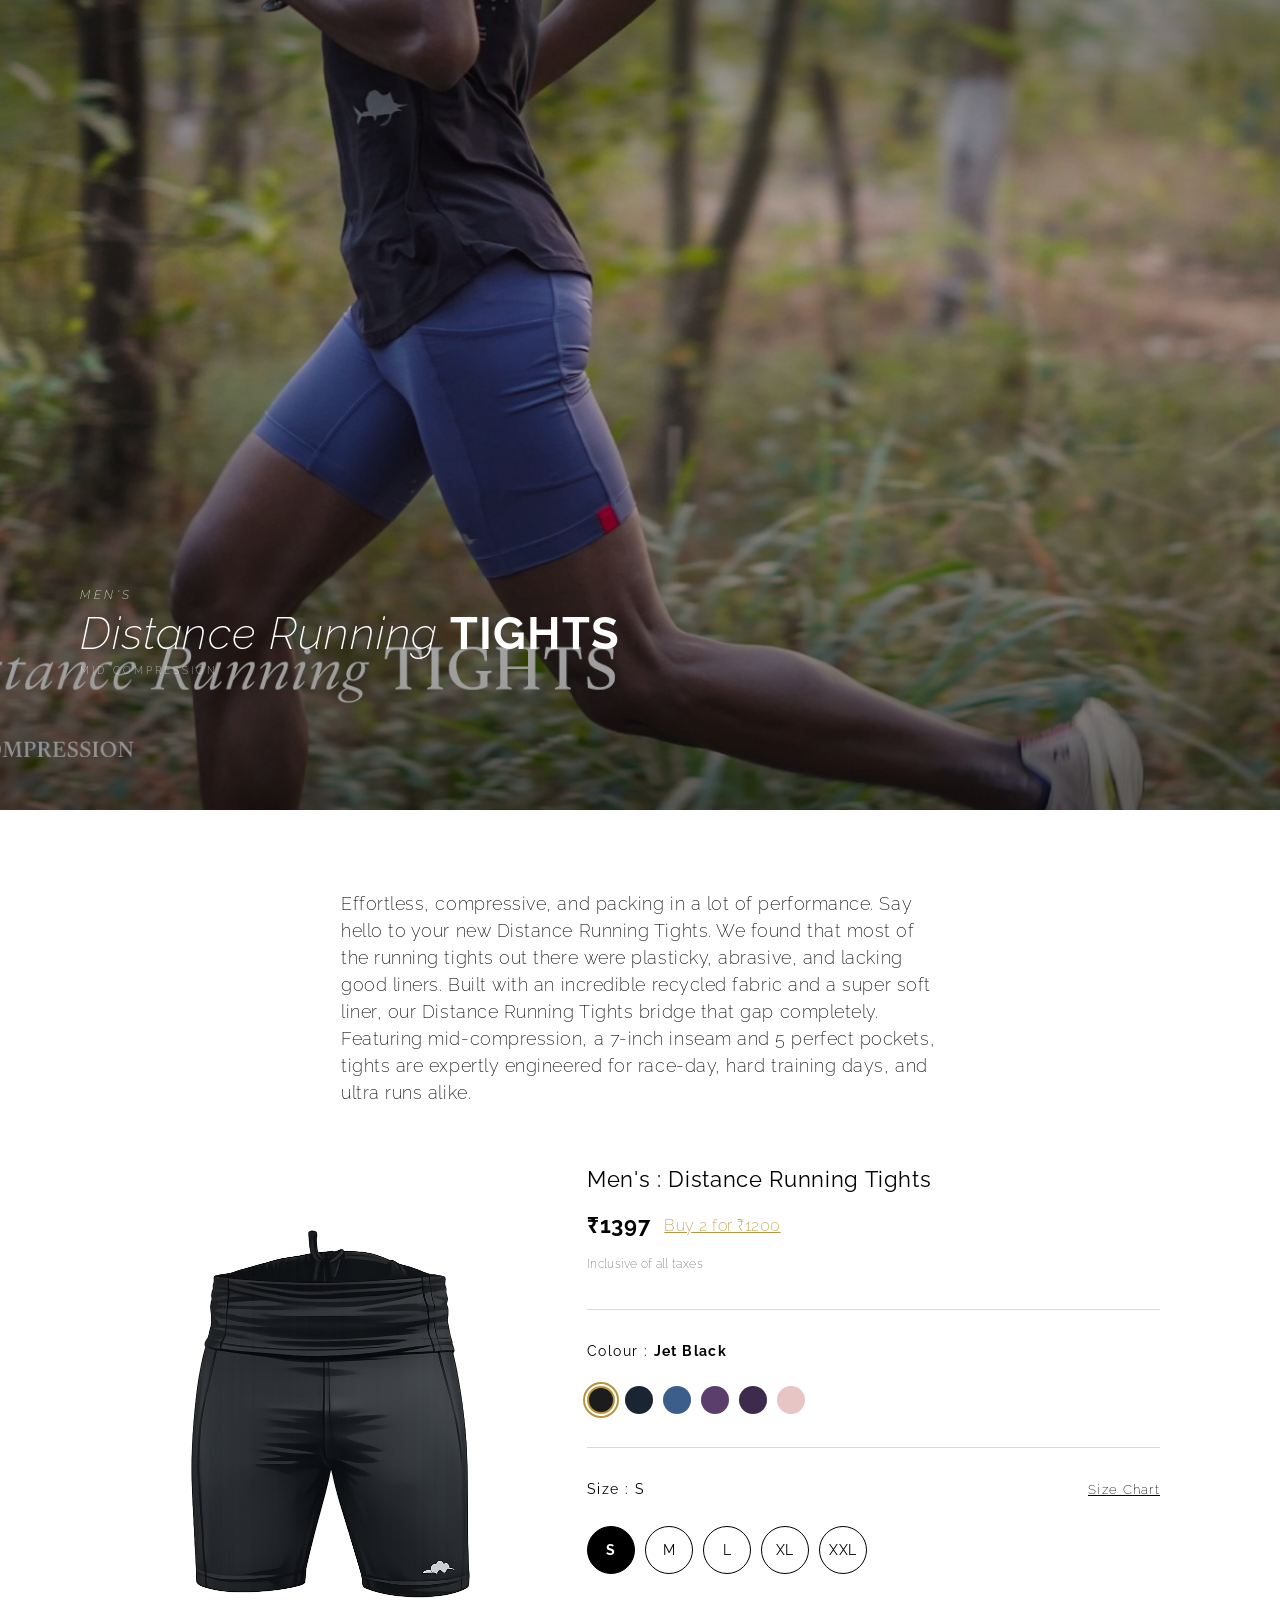
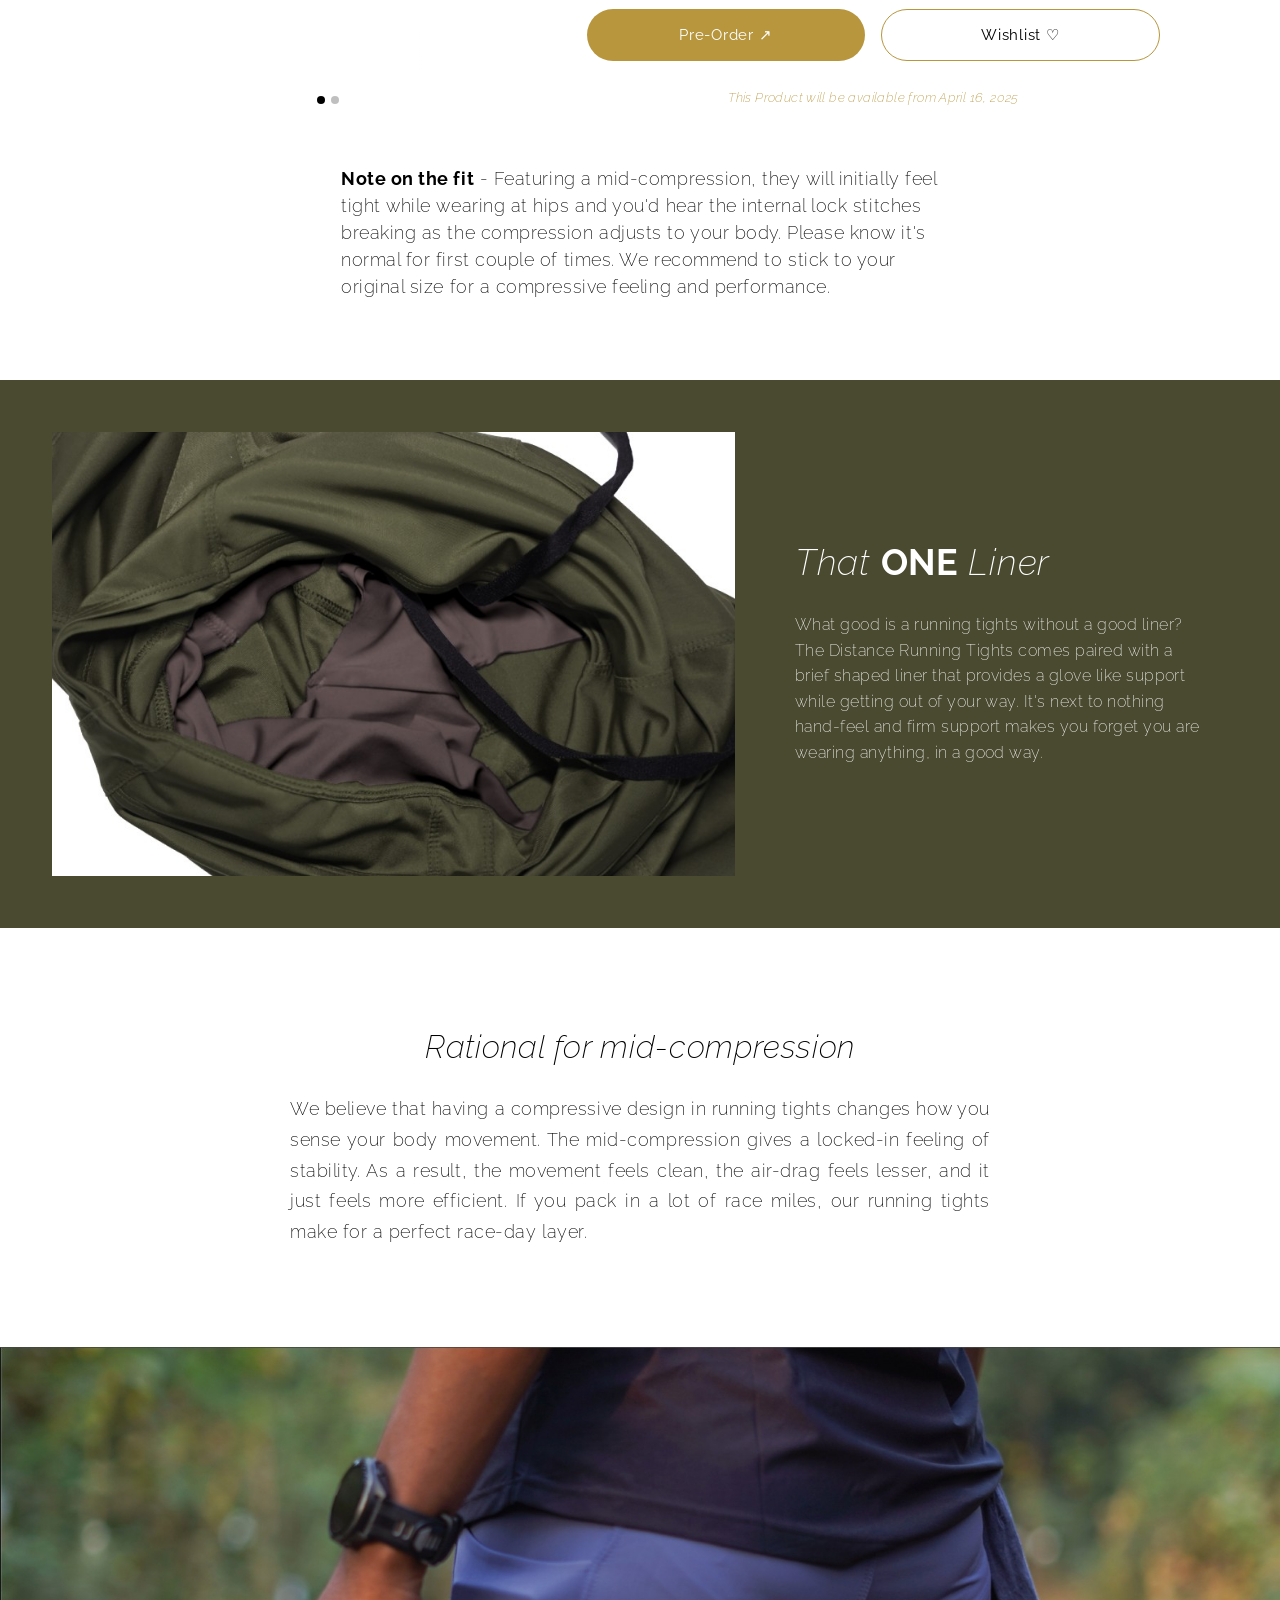
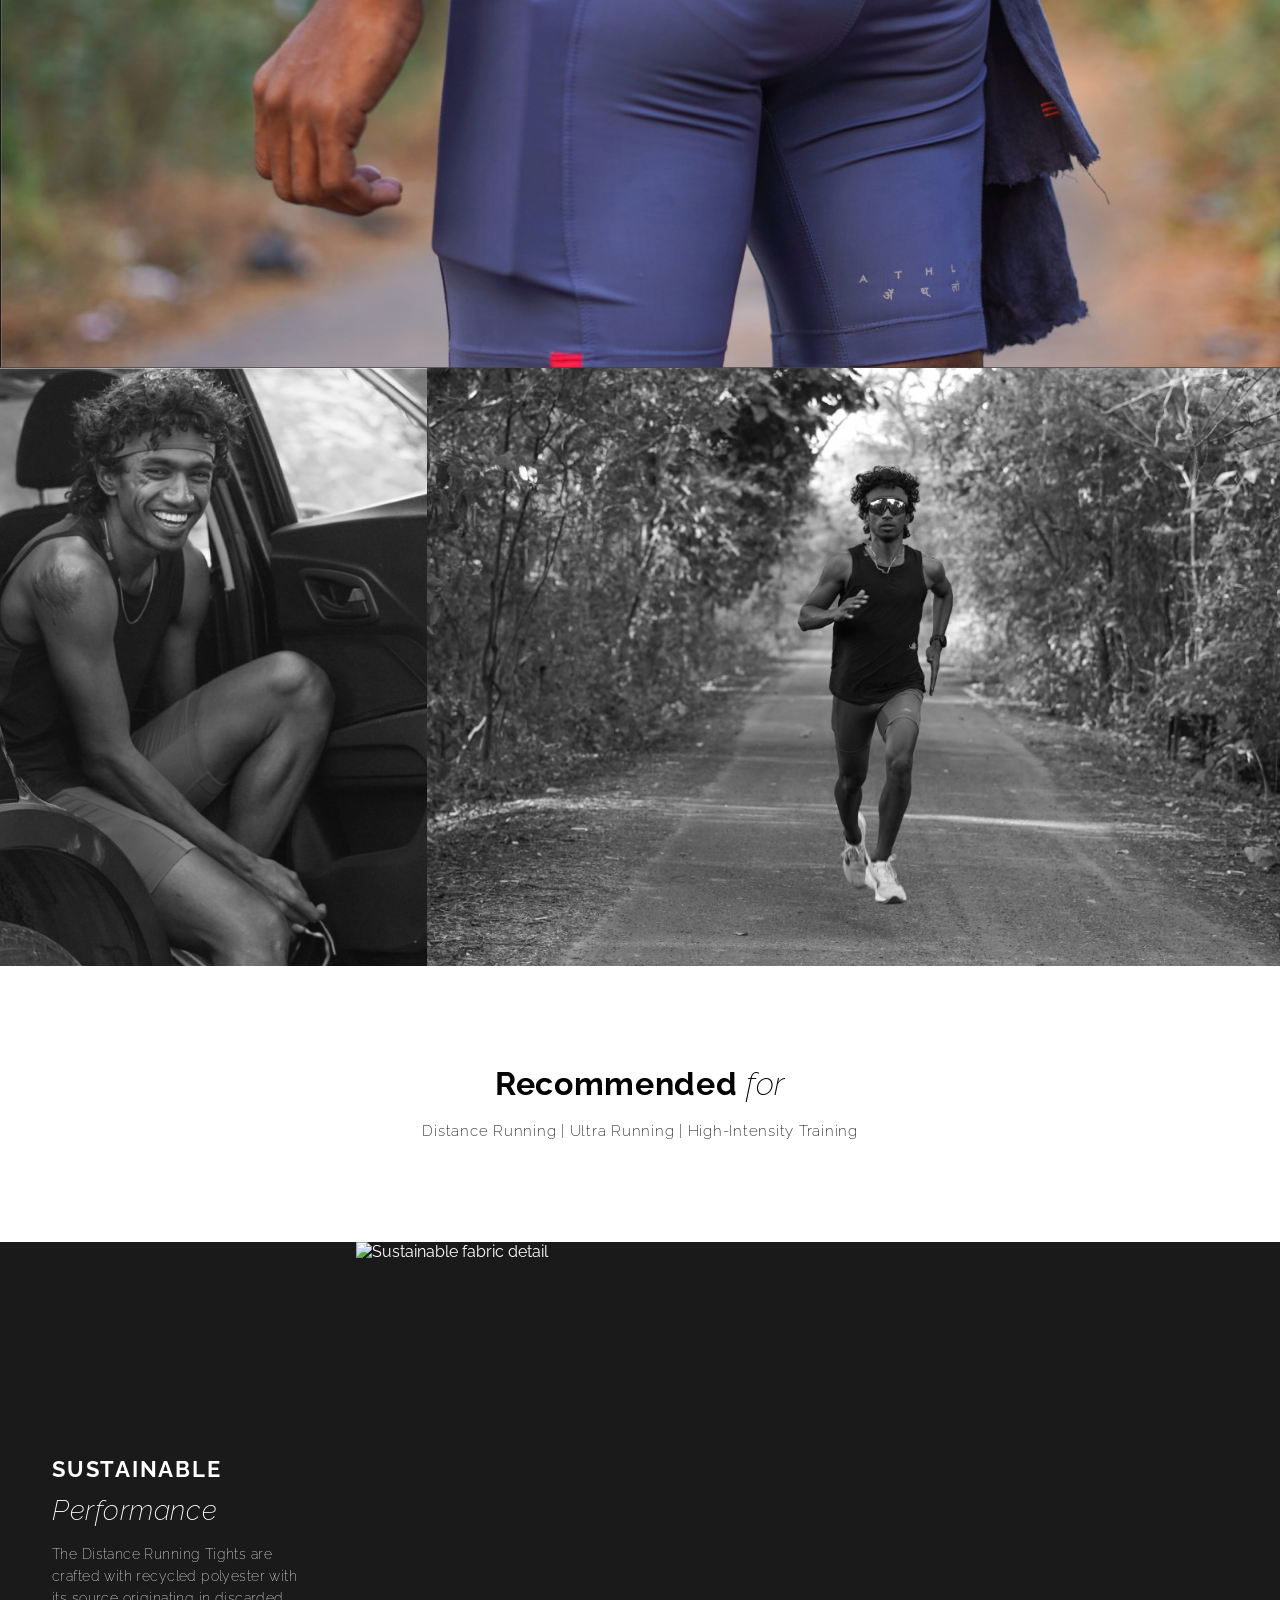
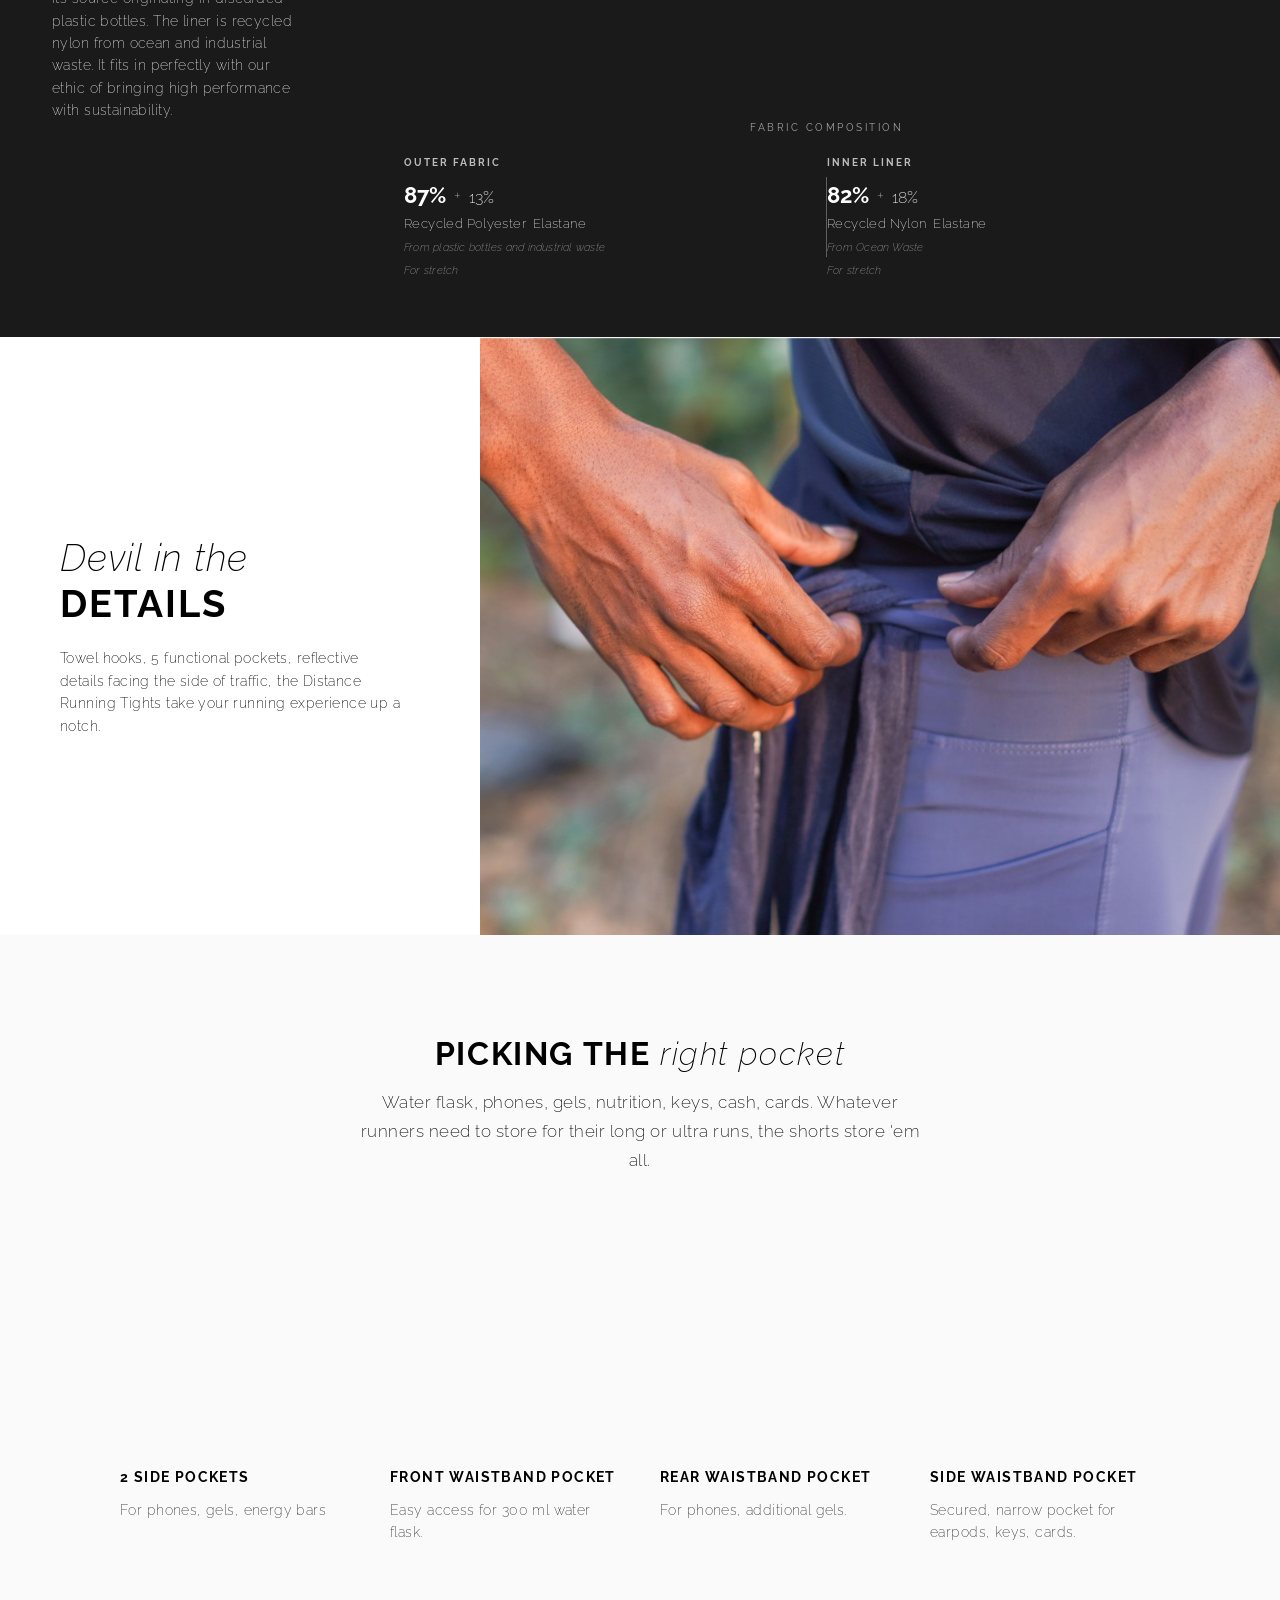
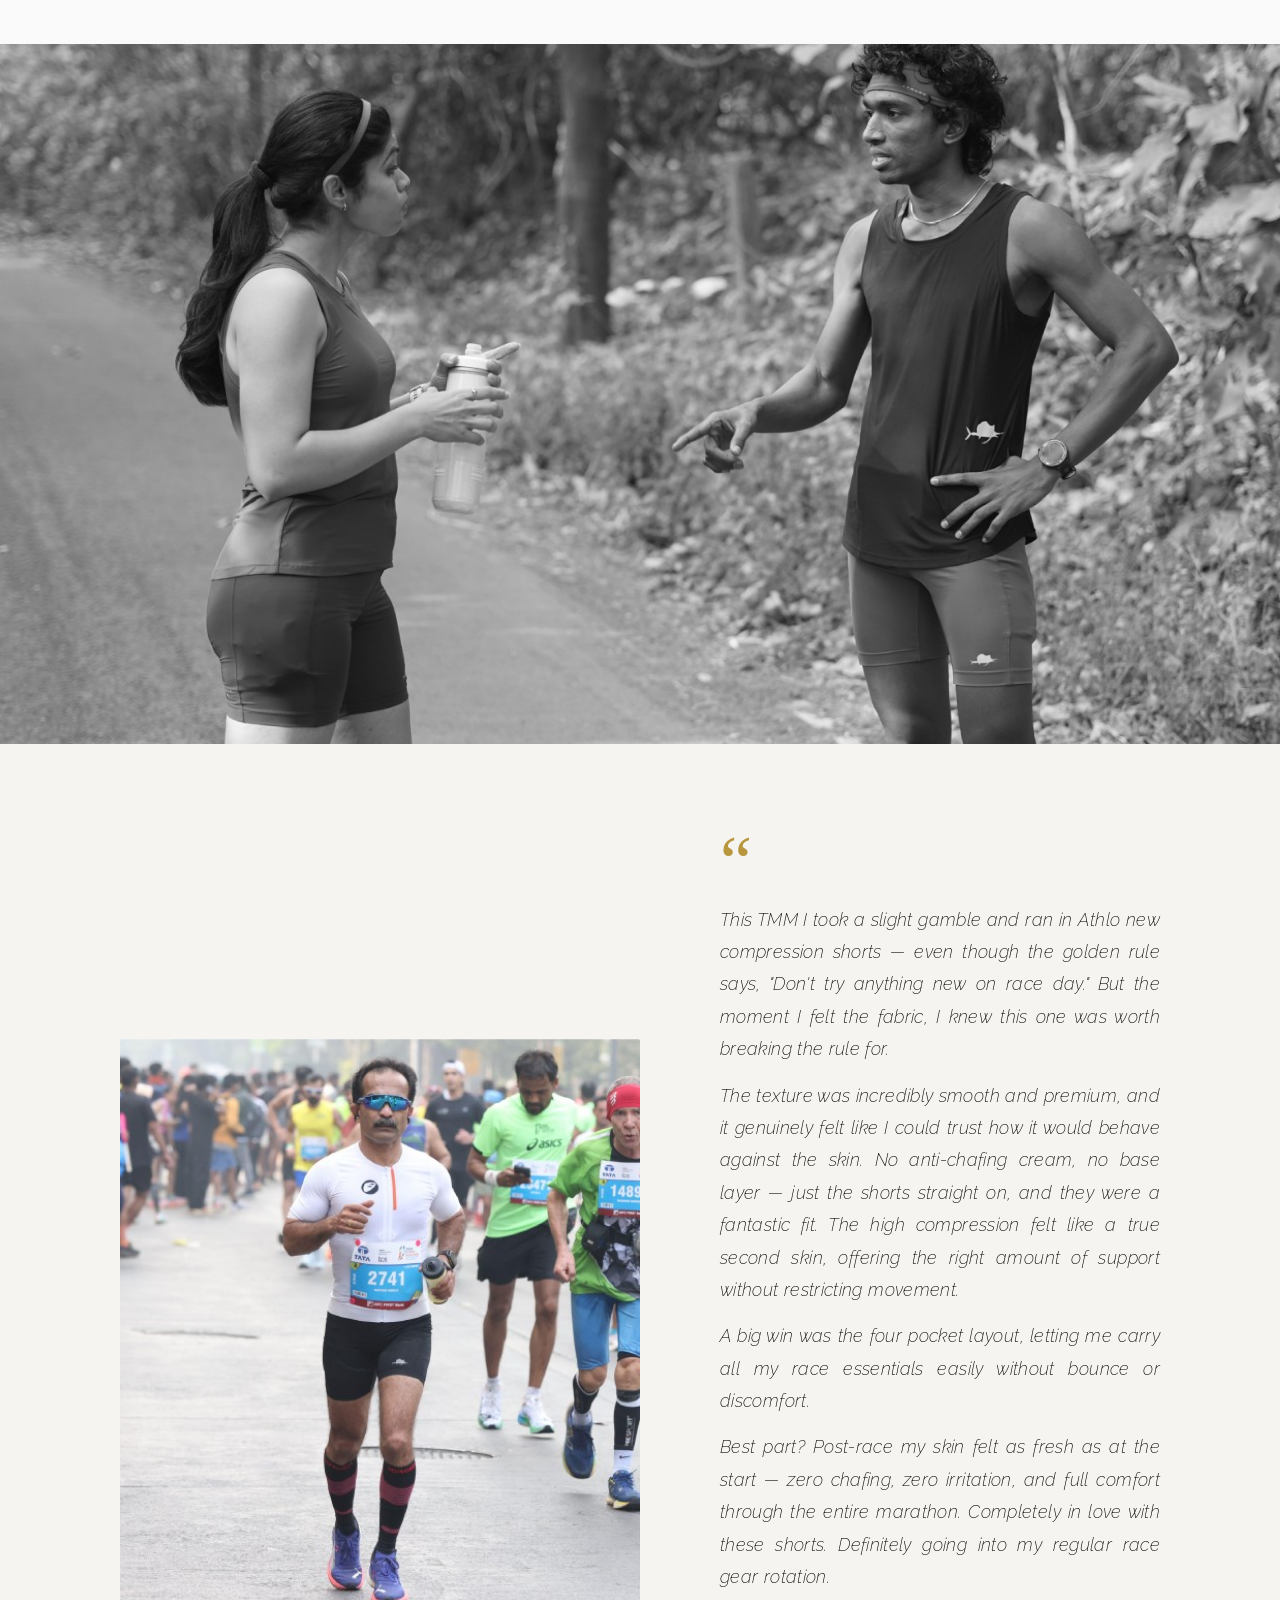
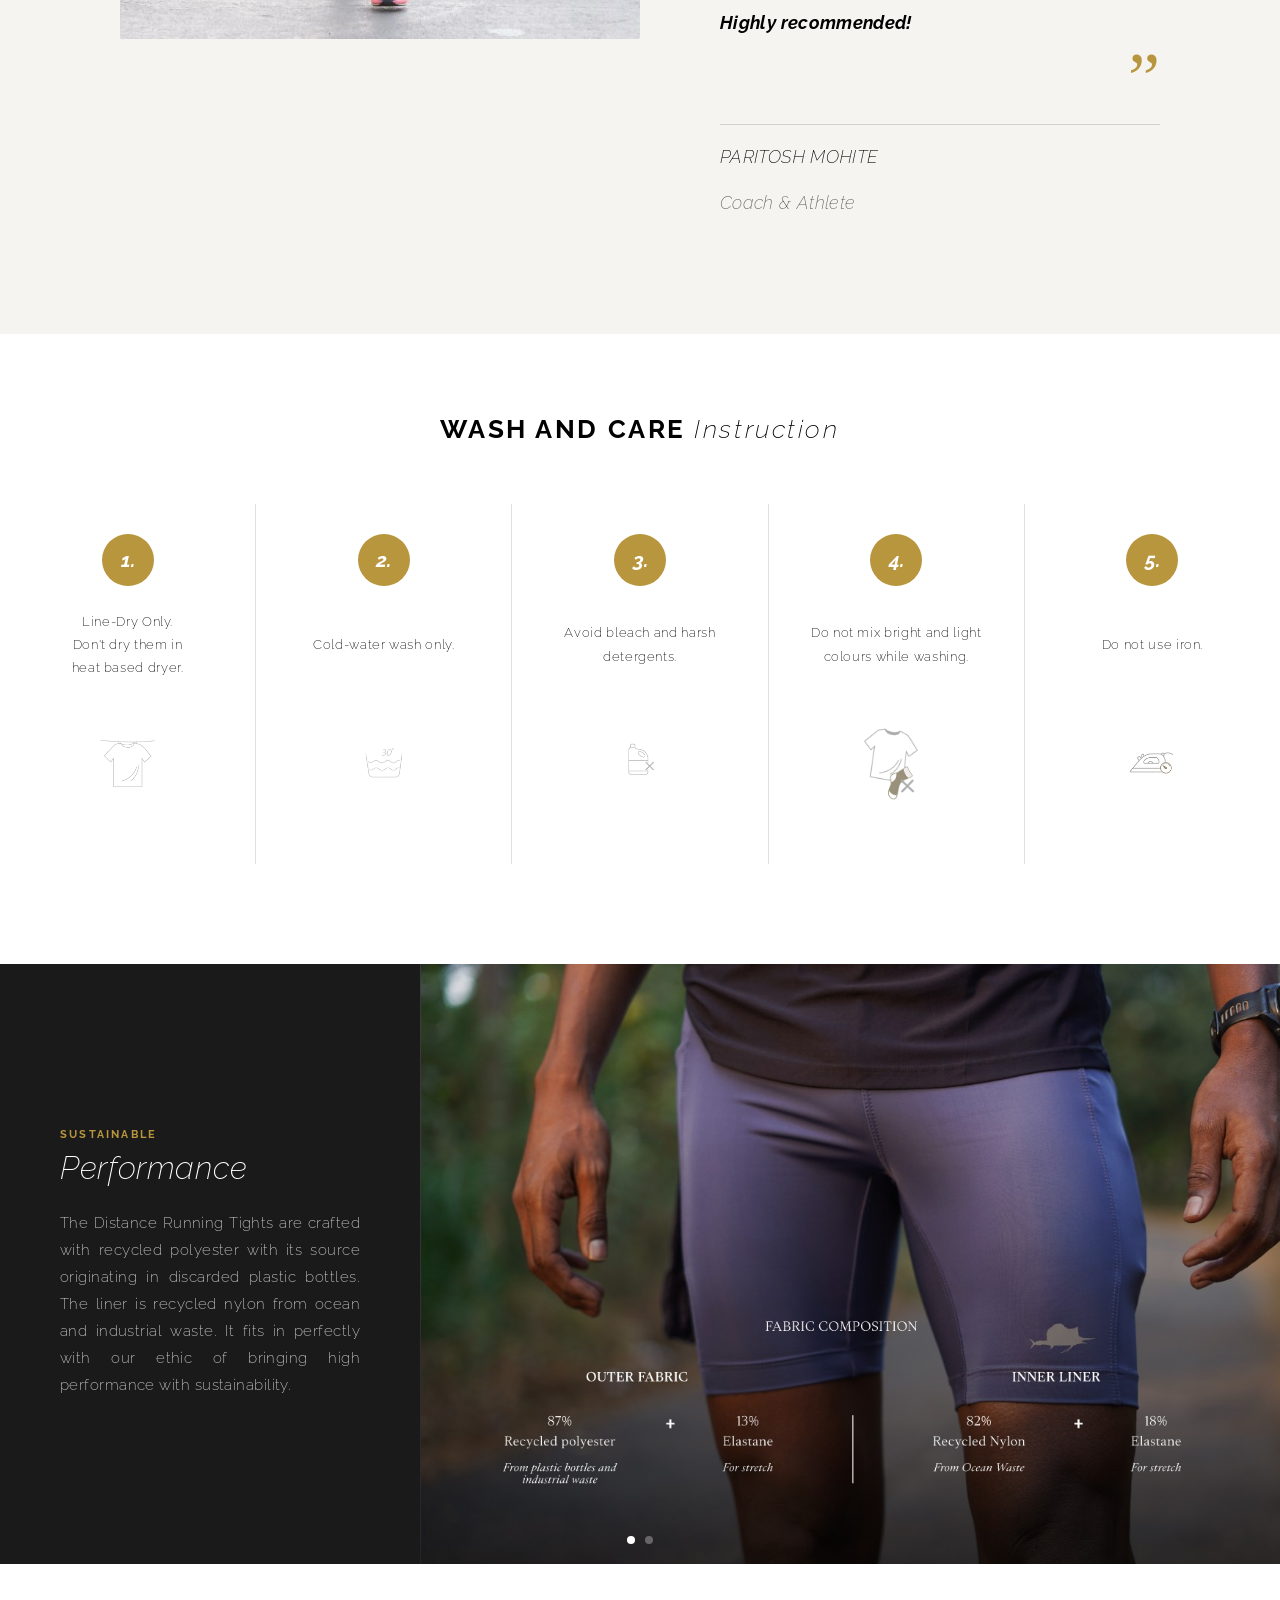
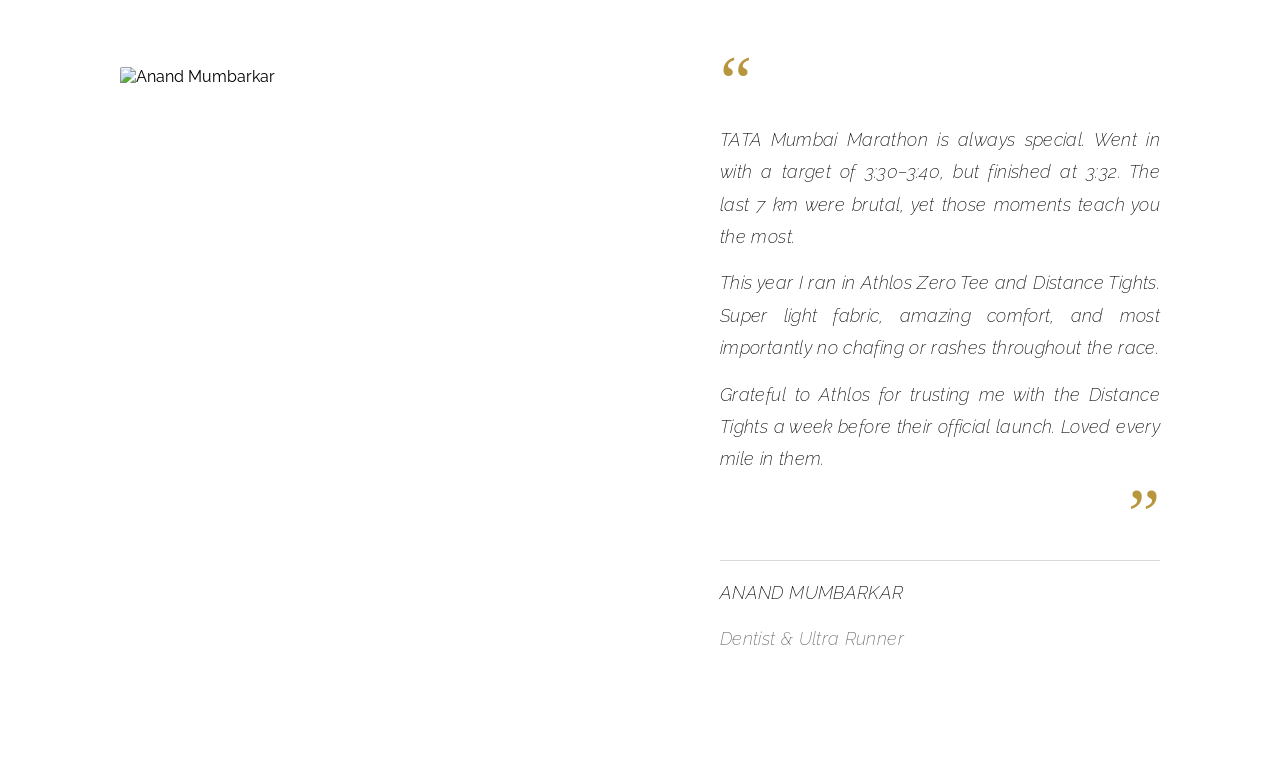
==== index.html @ 7b77de34 "Match hero8 sustainable + hero9 devil sections to Figma hero8: - Text panel: 356x258px left, gap 16p" ====
<!DOCTYPE html>
<html lang="en">

<head>
    <meta charset="UTF-8">
    <meta name="viewport" content="width=device-width, initial-scale=1.0">
    <title>Distance Running Tights — Athlos</title>
    <!-- Raleway — official substitute for Tesseract (geometric sans-serif) -->
    <link rel="preconnect" href="https://fonts.googleapis.com">
    <link rel="preconnect" href="https://fonts.gstatic.com" crossorigin>
    <link href="https://fonts.googleapis.com/css2?family=Raleway:ital,wght@0,200;0,400;0,700;1,200;1,400;1,700&display=swap" rel="stylesheet">
    <link rel="stylesheet" href="style.css">
</head>

<body>

    <!-- SECTION 1: HERO — background image in CSS, all text in HTML -->
    <section class="hero">
        <div class="title">
            <p class="category">MEN'S</p>
            <h1>Distance Running <span>TIGHTS</span></h1>
            <p class="subtitle">MID COMPRESSION</p>
            <div class="arrow-wrap">
                <p class="arrow arrow1">&#8964;</p>
                <p class="arrow arrow2">&#8964;</p>
            </div>
        </div>
    </section>

    <!-- SECTION 2: PRODUCT -->
    <section class="hero2">

        <div class="description">
            <p>
                Effortless, compressive, and packing in a lot of performance. Say hello
                to your new Distance Running Tights. We found that most of the running
                tights out there were plasticky, abrasive, and lacking good liners.
                Built with an incredible recycled fabric and a super soft liner, our
                Distance Running Tights bridge that gap completely. Featuring
                mid-compression, a 7-inch inseam and 5 perfect pockets, tights are
                expertly engineered for race-day, hard training days, and ultra runs alike.
            </p>
        </div>

        <div class="product-row">

            <div class="left-side">
                <img src="hero2.jpg" alt="Running Tights">
                <div class="dots">
                    <span class="dot active"></span>
                    <span class="dot"></span>
                </div>
            </div>

            <div class="right-side">

                <h2>Men's : Distance Running Tights</h2>

                <div class="price">
                    <span class="main-price">&#8377;1397</span>
                    <span class="offer">Buy 2 for &#8377;1200</span>
                </div>

                <p class="tax">Inclusive of all taxes</p>

                <hr>

                <h4>Colour : <span class="color-name" id="colorName">Jet Black</span></h4>

                <div class="colors">
                    <span class="color black active-color" data-name="Jet Black" onclick="selectColor(this)"></span>
                    <span class="color navy" data-name="Dark Navy" onclick="selectColor(this)"></span>
                    <span class="color blue" data-name="Steel Blue" onclick="selectColor(this)"></span>
                    <span class="color purple" data-name="Deep Purple" onclick="selectColor(this)"></span>
                    <span class="color maroon" data-name="Wine Red" onclick="selectColor(this)"></span>
                    <span class="color pink" data-name="Blush Pink" onclick="selectColor(this)"></span>
                </div>

                <hr>

                <div class="size-header">
                    <span>Size : <span id="selectedSize">S</span></span>
                    <a href="#">Size Chart</a>
                </div>

                <div class="sizes">
                    <button class="size-btn active-size" onclick="selectSize(this)">S</button>
                    <button class="size-btn" onclick="selectSize(this)">M</button>
                    <button class="size-btn" onclick="selectSize(this)">L</button>
                    <button class="size-btn" onclick="selectSize(this)">XL</button>
                    <button class="size-btn" onclick="selectSize(this)">XXL</button>
                </div>

                <div class="buttons">
                    <button class="preorder">Pre-Order &#8599;</button>
                    <button class="wishlist">Wishlist &#9825;</button>
                </div>

                <p class="availability">This Product will be available from April 16, 2025</p>

            </div>

        </div>

        <!-- Note on the fit — Figma: 598 × 110px, inline bold label -->
        <div class="note">
            <strong>Note on the fit</strong> - Featuring a mid-compression, they will initially feel tight while
            wearing at hips and you'd hear the internal lock stitches breaking
            as the compression adjusts to your body. Please know it's normal
            for first couple of times. We recommend to stick to your original
            size for a compressive feeling and performance.
        </div>

    </section>

    <!-- SECTION 3: LINER -->
    <section class="hero3">
        <div class="feature-container">

            <div class="feature-image">
                <img src="hero3.jpg" alt="Liner Detail">
            </div>

            <div class="feature-text">
                <!-- Title: "That" italic, "ONE" bold upright, "Liner" italic -->
                <h2><em>That</em> <span class="bold-word">ONE</span> <em>Liner</em></h2>
                <p>
                    What good is a running tights without a good liner?
                    The Distance Running Tights comes paired with a brief shaped liner
                    that provides a glove like support while getting out of your way.
                    It's next to nothing hand-feel and firm support makes you forget
                    you are wearing anything, in a good way.
                </p>
            </div>

        </div>
    </section>

    <!-- SECTION 4: MID COMPRESSION -->
    <section class="hero4">
        <div class="content">
            <h1><em>Rational for</em> mid-compression</h1>
            <p>
                We believe that having a compressive design in running tights
                changes how you sense your body movement. The mid-compression
                gives a locked-in feeling of stability. As a result, the movement
                feels clean, the air-drag feels lesser, and it just feels more efficient.
                If you pack in a lot of race miles, our running tights make for a
                perfect race-day layer.
            </p>
        </div>
    </section>

    <!-- SECTION 5: IMAGE ROWS -->
    <section class="hero5">

        <div class="hero5-row1">
            <img src="watch.jpg" alt="Athlete watching">
        </div>

        <div class="hero5-row2">
            <div class="hero5-left">
                <img src="laugh.jpg" alt="Athlete laughing">
            </div>
            <div class="hero5-right">
                <img src="run.jpg" alt="Athlete running">
            </div>
        </div>

    </section>


    <!-- SECTION 7: RECOMMENDED FOR -->
    <section class="hero7">
        <div class="recommended">
            <h2>Recommended <em>for</em></h2>
            <p>Distance Running | Ultra Running | High-Intensity Training</p>
        </div>
    </section>

    <!-- SECTION 8: SUSTAINABLE PERFORMANCE
         Figma: text panel 356×258px left | image 941×695px right
         Fabric composition overlaid on image -->
    <section class="hero8">

        <div class="sus-inner">

            <!-- LEFT: text panel 356×258px -->
            <div class="sus-left">
                <p class="sus-heading">SUSTAINABLE</p>
                <h2 class="sus-sub"><em>Performance</em></h2>
                <p class="sus-copy">
                    The Distance Running Tights are crafted with recycled polyester
                    with its source originating in discarded plastic bottles. The liner
                    is recycled nylon from ocean and industrial waste. It fits in
                    perfectly with our ethic of bringing high performance with sustainability.
                </p>
            </div>

            <!-- RIGHT: image 941×695px with fabric overlay -->
            <div class="sus-right">
                <img src="sus.jpg" alt="Sustainable fabric detail">

                <!-- Fabric composition overlaid on image -->
                <div class="fabric-overlay">
                    <p class="fabric-overlay-label">Fabric Composition</p>
                    <div class="fabric-cols">

                        <!-- OUTER FABRIC -->
                        <div class="fabric-col">
                            <p class="fabric-col-label">Outer Fabric</p>
                            <div class="fabric-col-main">
                                <span class="fabric-pct">87%</span>
                                <span class="fabric-plus">+</span>
                                <span class="fabric-pct2">13%</span>
                            </div>
                            <p class="fabric-material">Recycled Polyester&nbsp;&nbsp;Elastane</p>
                            <p class="fabric-source">From plastic bottles and industrial waste</p>
                            <p class="fabric-source">For stretch</p>
                        </div>

                        <div class="fabric-col-divider"></div>

                        <!-- INNER LINER -->
                        <div class="fabric-col">
                            <p class="fabric-col-label">Inner Liner</p>
                            <div class="fabric-col-main">
                                <span class="fabric-pct">82%</span>
                                <span class="fabric-plus">+</span>
                                <span class="fabric-pct2">18%</span>
                            </div>
                            <p class="fabric-material">Recycled Nylon&nbsp;&nbsp;Elastane</p>
                            <p class="fabric-source">From Ocean Waste</p>
                            <p class="fabric-source">For stretch</p>
                        </div>

                    </div>
                </div>
            </div>

        </div>

    </section>

    <!-- SECTION 9: DEVIL IN THE DETAILS -->
    <section class="hero9">

        <div class="devil-text">
            <!-- "Devil in the" = italic light | "DETAILS" = bold uppercase -->
            <h2><em>Devil in the</em> <span class="bold-word">DETAILS</span></h2>
            <p>
                Towel hooks, 5 functional pockets, reflective details facing the
                side of traffic, the Distance Running Tights take your running
                experience up a notch.
            </p>
        </div>

        <div class="devil-image">
            <img src="devil.jpg" alt="Tights detail close up">
        </div>

    </section>

    <!-- SECTION 10: POCKET VIDEOS -->
    <section class="hero10">

        <div class="pocket-header">
            <h2>Picking the <em>right pocket</em></h2>
            <p>
                Water flask, phones, gels, nutrition, keys, cash, cards.
                Whatever runners need to store for their long or ultra runs,
                the shorts store 'em all.
            </p>
        </div>

        <div class="pocket-grid">

            <div class="pocket-card">
                <video src="2side.mp4" autoplay loop muted playsinline></video>
                <h4>2 Side Pockets</h4>
                <p>For phones, gels, energy bars</p>
            </div>

            <div class="pocket-card">
                <video src="front.mp4" autoplay loop muted playsinline></video>
                <h4>Front waistband pocket</h4>
                <p>Easy access for 300 ml water flask.</p>
            </div>

            <div class="pocket-card">
                <video src="rear.mp4" autoplay loop muted playsinline></video>
                <h4>Rear waistband pocket</h4>
                <p>For phones, additional gels.</p>
            </div>

            <div class="pocket-card">
                <video src="sidewaist.mp4" autoplay loop muted playsinline></video>
                <h4>Side waistband pocket</h4>
                <p>Secured, narrow pocket for earpods, keys, cards.</p>
            </div>

        </div>

    </section>

    <!-- SECTION 11: COMMUNITY PHOTO -->
    <section class="hero11">
        <img src="bottle.jpg" alt="Running community">
    </section>

    <!-- SECTION 12: TESTIMONIAL -->
    <section class="hero12">

        <div class="testimonial-container">

            <div class="testimonial-image">
                <img src="uncle.jpg" alt="Paritosh Mohite">
            </div>

            <div class="testimonial-text">

                <span class="quote-open">&#8220;</span>

                <p>
                    This TMM I took a slight gamble and ran in Athlo new compression shorts
                    — even though the golden rule says, "Don't try anything new on race day."
                    But the moment I felt the fabric, I knew this one was worth breaking the rule for.
                </p>
                <p>
                    The texture was incredibly smooth and premium, and it genuinely felt like
                    I could trust how it would behave against the skin. No anti-chafing cream,
                    no base layer — just the shorts straight on, and they were a fantastic fit.
                    The high compression felt like a true second skin, offering the right amount
                    of support without restricting movement.
                </p>
                <p>
                    A big win was the four pocket layout, letting me carry all my race essentials
                    easily without bounce or discomfort.
                </p>
                <p>
                    Best part? Post-race my skin felt as fresh as at the start — zero chafing,
                    zero irritation, and full comfort through the entire marathon. Completely in
                    love with these shorts. Definitely going into my regular race gear rotation.
                </p>
                <p><strong>Highly recommended!</strong></p>

                <span class="quote-close">&#8221;</span>

                <div class="author">
                    <p class="author-name">Paritosh Mohite</p>
                    <p class="author-role">Coach &amp; Athlete</p>
                </div>

            </div>

        </div>

    </section>

    <!-- SECTION 13: WASH AND CARE -->
    <section class="hero13">

        <div class="care-header">
            <h2>Wash and Care <em>Instruction</em></h2>
        </div>

        <div class="care-grid">

            <div class="care-card">
                <div class="care-number"><em>1.</em></div>
                <p class="care-label">Line-Dry Only.<br>Don't dry them in<br>heat based dryer.</p>
                <div class="care-icon">
                    <img src="dry.png" alt="Line dry icon">
                </div>
            </div>

            <div class="care-card">
                <div class="care-number"><em>2.</em></div>
                <p class="care-label">Cold-water wash only.</p>
                <div class="care-icon">
                    <img src="water.png" alt="Cold water wash icon">
                </div>
            </div>

            <div class="care-card">
                <div class="care-number"><em>3.</em></div>
                <p class="care-label">Avoid bleach and harsh detergents.</p>
                <div class="care-icon">
                    <img src="bleach.png" alt="No bleach icon">
                </div>
            </div>

            <div class="care-card">
                <div class="care-number"><em>4.</em></div>
                <p class="care-label">Do not mix bright and light colours while washing.</p>
                <div class="care-icon">
                    <img src="mix.png" alt="No colour mixing icon">
                </div>
            </div>

            <div class="care-card">
                <div class="care-number"><em>5.</em></div>
                <p class="care-label">Do not use iron.</p>
                <div class="care-icon">
                    <img src="iron.png" alt="No iron icon">
                </div>
            </div>

        </div>

    </section>

    <!-- SECTION 14: HORIZONTAL CAROUSEL — Sustainable + Reflect (2 slides) -->
    <section class="hero14">

        <div class="carousel-track">

            <div class="c-slide c-sus">
                <div class="c-sus-text">
                    <h2>SUSTAINABLE</h2>
                    <h3><em>Performance</em></h3>
                    <p>
                        The Distance Running Tights are crafted with recycled polyester
                        with its source originating in discarded plastic bottles. The liner
                        is recycled nylon from ocean and industrial waste. It fits in
                        perfectly with our ethic of bringing high performance with sustainability.
                    </p>
                </div>
                <div class="c-sus-img">
                    <img src="image1.jpg" alt="Sustainable fabric detail">
                </div>
            </div>

            <div class="c-slide c-reflect">
                <div class="c-reflect-img">
                    <img src="image2.jpg" alt="Reflective detail">
                </div>
                <div class="c-reflect-text">
                    <p class="reflect-small">Details that</p>
                    <h2>REFLECT <em>Well on you</em></h2>
                    <p>
                        4 a.m. runs, midnight runs. The price we pay for maintaining
                        a training-life balance is running in the dark, literally.
                        And it becomes difficult for runners to be seen, especially
                        in the darker hours. With a reflective graphic in the back
                        and front, the Distance Running Tights ensure you are always
                        spotted while running.
                    </p>
                </div>
            </div>

        </div>

        <div class="carousel-dots">
            <span class="c-dot active-c-dot"></span>
            <span class="c-dot"></span>
        </div>

    </section>

    <!-- SECTION 15: TESTIMONIAL — Anand Mumbarkar -->
    <section class="hero15">

        <div class="testimonial-container">

            <div class="testimonial-image">
                <img src="anand.jpg" alt="Anand Mumbarkar">
            </div>

            <div class="testimonial-text">

                <span class="quote-open">&#8220;</span>

                <p>
                    TATA Mumbai Marathon is always special.
                    Went in with a target of 3:30–3:40, but finished at 3:32.
                    The last 7 km were brutal, yet those moments teach you the most.
                </p>
                <p>
                    This year I ran in Athlos Zero Tee and Distance Tights.
                    Super light fabric, amazing comfort, and most importantly
                    no chafing or rashes throughout the race.
                </p>
                <p>
                    Grateful to Athlos for trusting me with the Distance Tights
                    a week before their official launch. Loved every mile in them.
                </p>

                <span class="quote-close">&#8221;</span>

                <div class="author">
                    <p class="author-name">Anand Mumbarkar</p>
                    <p class="author-role">Dentist &amp; Ultra Runner</p>
                </div>

            </div>

        </div>

    </section>

    <!-- JAVASCRIPT — colour and size selector interactivity -->
    <script>

        function selectColor(clicked) {
            document.querySelectorAll('.color').forEach(function(el) {
                el.classList.remove('active-color');
            });
            clicked.classList.add('active-color');
            document.getElementById('colorName').textContent = clicked.getAttribute('data-name');
        }

        function selectSize(clicked) {
            document.querySelectorAll('.size-btn').forEach(function(el) {
                el.classList.remove('active-size');
            });
            clicked.classList.add('active-size');
            document.getElementById('selectedSize').textContent = clicked.textContent;
        }

        /* Carousel scroll → update dots */
        var carousel = document.querySelector('.hero14');
        if (carousel) {
            carousel.addEventListener('scroll', function() {
                var dots = document.querySelectorAll('.c-dot');
                var scrolled = carousel.scrollLeft;
                var width = carousel.offsetWidth;
                var index = Math.round(scrolled / width);
                dots.forEach(function(d) { d.classList.remove('active-c-dot'); });
                if (dots[index]) { dots[index].classList.add('active-c-dot'); }
            });
        }

    </script>

</body>

</html>
---- style.css ----
/* =============================================
   ATHLOS PDP — OFFICIAL CSS DESIGN SYSTEM
   Font: Raleway (Tesseract substitute from Google Fonts)
   Primary gold: #B8963E
   ============================================= */

@import url('https://fonts.googleapis.com/css2?family=Raleway:ital,wght@0,200;0,400;0,700;1,200;1,400;1,700&display=swap');

/* ===== ROOT VARIABLES ===== */
:root {
    --color-white:      #FFFFFF;
    --color-black:      #000000;
    --color-gold:       #B8963E;
    --color-gold-light: #C9A84C;
    --color-dark-bg:    #1A1A1A;
    --color-red-dot:    #FF0000;
    --font-primary:     'Raleway', sans-serif;
    --gap-xs:  15px;
    --gap-sm:  24px;
    --gap-md:  52px;
    --gap-lg:  72px;
    --gap-xl:  150px;
}

/* ===== RESET ===== */
*, *::before, *::after {
    box-sizing: border-box;
    margin: 0;
    padding: 0;
}

html, body {
    overflow-x: hidden;
}

body {
    font-family: 'Raleway', sans-serif;
    background-color: #FFFFFF;
    color: #000000;
}

/* =============================================
   SECTION 1 — HERO
   ============================================= */
.hero {
    position: relative;
    height: 810px;
    background-image: url("hero.jpg");
    background-size: cover;
    background-position: center;
    overflow: hidden;
}

/* Bottom-to-top dark gradient overlay — makes text readable */
.hero::before {
    content: '';
    position: absolute;
    inset: 0;
    background: linear-gradient(
        to top,
        rgba(0, 0, 0, 0.45) 0%,
        rgba(0, 0, 0, 0) 100%
    );
    z-index: 1;
}

/* Hero text container — Figma: 602 × 194px, bottom-left */
.title {
    position: absolute;
    bottom: 80px;
    left: 80px;
    z-index: 2;
    display: flex;
    flex-direction: column;
    gap: 8px;
    color: white;
    width: 602px;
    max-width: calc(100% - 80px);
}

/* "MEN'S" */
.title .category {
    font-family: 'Raleway', sans-serif;
    font-weight: 200;
    font-style: italic;
    font-size: 12px;
    letter-spacing: 0.3em;
    text-transform: uppercase;
    color: #FFFFFF;
    opacity: 0.9;
}

/* "Distance Running TIGHTS" */
.title h1 {
    font-family: 'Raleway', sans-serif;
    font-size: 48px;
    font-weight: 200;
    font-style: italic;
    letter-spacing: 0.02em;
    color: #FFFFFF;
    line-height: 1.05;
    white-space: nowrap;
}

/* "TIGHTS" — bold, not italic */
.title h1 span {
    font-weight: 700;
    font-style: normal;
}

/* "MID COMPRESSION" */
.title .subtitle {
    font-family: 'Raleway', sans-serif;
    font-weight: 200;
    font-size: 10px;
    letter-spacing: 0.3em;
    text-transform: uppercase;
    color: #FFFFFF;
    opacity: 0.8;
}

/* Animated scroll arrows */
.arrow-wrap {
    margin-top: 12px;
    line-height: 0.7;
}

.arrow {
    font-size: 24px;
    display: block;
    opacity: 0;
    animation: cascadeFade 2s infinite;
    color: white;
}

.arrow1 { animation-delay: 0s; }
.arrow2 { animation-delay: 0.4s; }

@keyframes cascadeFade {
    0%   { opacity: 0; }
    30%  { opacity: 0.8; }
    60%  { opacity: 0; }
    100% { opacity: 0; }
}

/* =============================================
   SECTION 2 — PRODUCT (description + card + note)
   ============================================= */
.hero2 {
    padding: 80px 120px;
    background: #FFFFFF;
}

/* Centered intro text — Figma: 598×154px, weight 200, 18px, line-height 100%, letter-spacing 3% */
.description {
    width: 598px;
    max-width: 100%;
    margin: 0 auto 60px;
    font-family: 'Raleway', sans-serif;
    font-weight: 200;
    font-size: 18px;
    line-height: 1.5;
    letter-spacing: 0.03em;
    color: #000000;
    text-align: left;
}

/* Product card row — image left, details right */
.product-row {
    display: flex;
    justify-content: center;
    align-items: flex-start;
    gap: var(--gap-md);  /* 52px */
}

/* --- LEFT: product image — Figma: 415.08 × 515.7px --- */
.left-side {
    text-align: center;
    flex-shrink: 0;
}

.left-side img {
    width: 415px;
    height: 516px;
    object-fit: cover;
    object-position: top;
    display: block;
}

/* Carousel dots */
.dots {
    margin-top: 14px;
    display: flex;
    justify-content: center;
    gap: 6px;
}

.dot {
    width: 8px;
    height: 8px;
    background: #000000;
    border-radius: 50%;
    display: inline-block;
    opacity: 0.25;
}

.dot.active {
    opacity: 1;
}

/* --- RIGHT: product details — Figma: 634 × 480.3px --- */
.right-side {
    width: 634px;
    display: flex;
    flex-direction: column;
    gap: var(--gap-xs);
    padding-right: 0;
}

/* Product name */
.right-side h2 {
    font-family: 'Raleway', sans-serif;
    font-weight: 400;
    font-size: 22px;
    letter-spacing: 0.03em;
    color: #000000;
    margin-bottom: 5px;
}

/* Price row */
.price {
    display: flex;
    gap: 14px;
    align-items: center;
    margin-bottom: 4px;
}

.main-price {
    font-family: 'Raleway', sans-serif;
    font-weight: 700;
    font-size: 22px;
    letter-spacing: 0.03em;
    color: #000000;
}

.offer {
    font-family: 'Raleway', sans-serif;
    font-weight: 200;
    font-size: 16px;
    letter-spacing: 0.03em;
    color: var(--color-gold);
    text-decoration: underline;
}

.tax {
    font-family: 'Raleway', sans-serif;
    font-weight: 200;
    font-size: 12px;
    letter-spacing: 0.03em;
    color: #000000;
    opacity: 0.6;
    margin-bottom: 5px;
}

/* Divider */
hr {
    border: none;
    border-top: 1px solid rgba(0, 0, 0, 0.15);
    margin: 18px 0;
}

/* Colour label */
.color-name {
    font-weight: 700;
}

h4 {
    font-family: 'Raleway', sans-serif;
    font-weight: 400;
    font-size: 14px;
    letter-spacing: 0.1em;
    color: #000000;
}

/* Colour swatches */
.colors {
    margin-top: 12px;
    display: flex;
    gap: 10px;
    align-items: center;
}

.color {
    width: 28px;
    height: 28px;
    border-radius: 50%;
    cursor: pointer;
    border: 2px solid transparent;
    transition: transform 0.2s;
}

.color:hover {
    transform: scale(1.1);
}

/* Active swatch — gold ring (per Figma) */
.active-color {
    border-color: var(--color-gold);
    outline: 2px solid var(--color-gold);
    outline-offset: 2px;
}

/* Official color palette from Figma */
.black   { background: #1C1C1C; }
.navy    { background: #1A2533; }
.blue    { background: #3B5E8A; }
.purple  { background: #5B3E6B; }
.maroon  { background: #3D2B4E; }
.pink    { background: #E8C5C5; }

/* Size header */
.size-header {
    display: flex;
    gap: 20px;
    align-items: center;
    margin-bottom: 14px;
    font-family: 'Raleway', sans-serif;
    font-weight: 400;
    font-size: 14px;
    letter-spacing: 0.1em;
    color: #000000;
}

.size-header a {
    font-family: 'Raleway', sans-serif;
    font-weight: 200;
    font-size: 13px;
    letter-spacing: 0.1em;
    color: #000000;
    text-decoration: underline;
    margin-left: auto;
    cursor: pointer;
}

/* Size buttons */
.sizes {
    display: flex;
    gap: 10px;
}

.size-btn {
    width: 48px;
    height: 48px;
    border-radius: 50%;
    border: 1px solid #000000;
    background-color: transparent;
    cursor: pointer;
    font-family: 'Raleway', sans-serif;
    font-weight: 400;
    font-size: 14px;
    letter-spacing: 0.05em;
    color: #000000;
    display: flex;
    align-items: center;
    justify-content: center;
    transition: background 0.2s, color 0.2s;
}

.size-btn:hover {
    border-color: var(--color-gold);
}

/* Active size — filled black */
.active-size {
    background-color: #000000;
    color: #FFFFFF;
    border-color: #000000;
    font-weight: 700;
}

/* CTA Buttons */
.buttons {
    margin-top: 20px;
    display: flex;
    gap: 16px;
    align-items: center;
}

/* Pre-Order — gold fill, rounded pill (per Figma screenshot) */
.preorder {
    flex: 1;
    height: 52px;
    background-color: var(--color-gold);
    color: #FFFFFF;
    border: none;
    border-radius: 30px;
    cursor: pointer;
    font-family: 'Raleway', sans-serif;
    font-weight: 400;
    font-size: 15px;
    letter-spacing: 0.05em;
    display: flex;
    align-items: center;
    justify-content: center;
    gap: 8px;
    transition: background 0.2s;
}

.preorder:hover {
    background-color: var(--color-gold-light);
}

/* Wishlist — transparent, gold border, rounded pill (per Figma screenshot) */
.wishlist {
    flex: 1;
    height: 52px;
    background-color: transparent;
    border: 1.5px solid var(--color-gold);
    border-radius: 30px;
    cursor: pointer;
    font-family: 'Raleway', sans-serif;
    font-weight: 400;
    font-size: 15px;
    letter-spacing: 0.05em;
    color: #000000;
    display: flex;
    align-items: center;
    justify-content: center;
    gap: 8px;
    transition: background 0.2s;
}

.wishlist:hover {
    background: rgba(184, 150, 62, 0.05);
}

/* Availability notice — Figma: gold colour, italic, centered */
.availability {
    margin-top: 14px;
    font-family: 'Raleway', sans-serif;
    font-weight: 200;
    font-size: 13px;
    font-style: italic;
    letter-spacing: 0.03em;
    color: var(--color-gold);
    text-align: center;
}

/* Note on the fit — Figma: 598 × 110px, same width as description */
.note {
    width: 598px;
    max-width: 100%;
    margin: 60px auto 0;
    font-family: 'Raleway', sans-serif;
    font-weight: 200;
    font-size: 18px;
    line-height: 1.5;
    letter-spacing: 0.03em;
    color: #000000;
    text-align: left;
}

.note strong {
    font-weight: 700;
}

/* =============================================
   SECTION 3 — THAT ONE LINER (hero3)
   Figma: 1440 × 548px total
   Image: 683 × 444px | Text: 409 × 183px
   ============================================= */
.hero3 {
    background: #4a4a30;
    height: 548px;
    display: flex;
    align-items: center;
    overflow: hidden;
}

.feature-container {
    display: flex;
    width: 100%;
    height: 100%;
    align-items: center;
}

/* Image — 683 × 444px, sits left with slight inset */
.feature-image {
    flex: 0 0 683px;
    height: 444px;
    margin-left: 52px;
    overflow: hidden;
}

.feature-image img {
    width: 683px;
    height: 444px;
    object-fit: cover;
    display: block;
}

/* Text panel — 409px wide, fill height, gap 30px (Figma: 409 Fill □ 30) */
.feature-text {
    flex: 0 0 409px;
    height: auto;
    margin-left: 60px;
    color: white;
    display: flex;
    flex-direction: column;
    gap: 30px;
    justify-content: flex-start;
    overflow: visible;
}

/* Title: "That ONE Liner"
   "That" = italic weight 200
   "ONE"  = bold weight 700 upright
   "Liner"= italic weight 200 */
.feature-text h2 {
    font-family: 'Raleway', sans-serif;
    font-weight: 200;
    font-style: italic;
    font-size: 32px;
    letter-spacing: 0.02em;
    margin-bottom: 0;
    line-height: 1.1;
    color: white;
}

.feature-text h2 .bold-word {
    font-weight: 700;
    font-style: normal;
}

.feature-text p {
    font-family: 'Raleway', sans-serif;
    font-weight: 200;
    font-size: 16px;
    line-height: 1.6;
    letter-spacing: 0.03em;
    color: white;
    opacity: 0.9;
    text-align: left;
}

/* =============================================
   SECTION 4 — RATIONAL FOR MID-COMPRESSION (hero4)
   ============================================= */
.hero4 {
    padding: 100px 120px;
    background: white;
}

.content {
    max-width: 700px;
    margin: 0 auto;
    text-align: center;
}

.content h1 {
    font-family: 'Raleway', sans-serif;
    font-weight: 200;
    font-style: italic;
    font-size: 32px;
    letter-spacing: 0.02em;
    margin-bottom: 28px;
    line-height: 1.2;
}

.content h1 em {
    font-style: italic;
    font-weight: 200;
}

.content p {
    font-family: 'Raleway', sans-serif;
    font-weight: 200;
    font-size: 18px;
    line-height: 1.7;
    letter-spacing: 0.03em;
    color: #000000;
    text-align: justify;
}

/* =============================================
   SECTION 5 — IMAGE ROWS (hero5)
   ============================================= */
.hero5 {
    line-height: 0;
}

.hero5-row1 img {
    width: 100%;
    display: block;
}

.hero5-row2 {
    display: flex;
    align-items: stretch;
}

.hero5-left {
    flex: 1;
    overflow: hidden;
}

.hero5-left img {
    width: 100%;
    height: 100%;
    display: block;
    object-fit: cover;
}

.hero5-right {
    flex: 2;
}

.hero5-right img {
    width: 100%;
    display: block;
}

/* =============================================
   SECTION 7 — RECOMMENDED FOR (hero7)
   Figma: content block 458 × 103px (Hug), centered
   ============================================= */
.hero7 {
    padding: 100px 120px;
    background: white;
    text-align: center;
}

/* Centre the 458px content block */
.recommended {
    width: 458px;
    margin: 0 auto;
}

/* "Recommended" bold + "for" italic — gap between heading and sub is part of 103px total */
.recommended h2 {
    font-family: 'Raleway', sans-serif;
    font-weight: 700;          /* "Recommended" is bold */
    font-style: normal;
    font-size: 36px;
    letter-spacing: 0.02em;
    margin-bottom: 20px;
    line-height: 1.1;
    color: #000000;
}

.recommended h2 em {
    font-weight: 200;          /* "for" is light italic */
    font-style: italic;
}

/* "Distance Running | Ultra Running | High-Intensity Training" */
.recommended p {
    font-family: 'Raleway', sans-serif;
    font-weight: 200;
    font-size: 15px;
    letter-spacing: 0.05em;
    color: #000000;
    line-height: 1.4;
}

/* =============================================
   SECTION 8 — SUSTAINABLE PERFORMANCE (hero8)
   Dark bg: #1A1A1A
   Figma: text panel 356×258px | image 941×695px
   Fabric composition overlaid ON the image
   ============================================= */
.hero8 {
    background: var(--color-dark-bg);
    color: white;
    display: flex;
    align-items: center;
    overflow: hidden;
    min-height: 695px;
}

.sus-inner {
    display: flex;
    width: 100%;
    height: 100%;
    align-items: center;
}

/* LEFT: text panel — 356 × 258px */
.sus-left {
    flex: 0 0 356px;
    height: 258px;
    padding: 0 52px;
    display: flex;
    flex-direction: column;
    justify-content: center;
    gap: 16px;
}

/* "SUSTAINABLE" — uppercase bold */
.sus-heading {
    font-family: 'Raleway', sans-serif;
    font-size: 22px;
    letter-spacing: 0.08em;
    font-weight: 700;
    text-transform: uppercase;
    color: white;
    line-height: 1;
    margin: 0;
}

/* "Performance" — italic light */
.sus-sub {
    font-family: 'Raleway', sans-serif;
    font-weight: 200;
    font-style: italic;
    font-size: 28px;
    letter-spacing: 0.02em;
    line-height: 1.1;
    color: white;
    margin: 0;
}

.sus-sub em { font-style: italic; }

.sus-copy {
    font-family: 'Raleway', sans-serif;
    font-weight: 200;
    font-size: 14px;
    line-height: 1.6;
    letter-spacing: 0.03em;
    opacity: 0.85;
    margin: 0;
    text-align: left;
}

/* RIGHT: image container — 941 × 695px, fabric table overlaid */
.sus-right {
    flex: 0 0 941px;
    height: 695px;
    position: relative;
    overflow: hidden;
}

.sus-right img {
    width: 941px;
    height: 695px;
    object-fit: cover;
    display: block;
}

/* Fabric composition overlay — sits on top of image */
.fabric-overlay {
    position: absolute;
    bottom: 60px;
    left: 0;
    right: 0;
    padding: 0 48px;
    color: white;
}

.fabric-overlay-label {
    font-family: 'Raleway', sans-serif;
    font-size: 10px;
    letter-spacing: 0.25em;
    font-weight: 400;
    text-transform: uppercase;
    opacity: 0.6;
    text-align: center;
    margin-bottom: 24px;
}

.fabric-cols {
    display: flex;
    gap: 0;
    align-items: flex-start;
    justify-content: space-around;
}

.fabric-col {
    flex: 1;
    display: flex;
    flex-direction: column;
    gap: 6px;
}

.fabric-col-divider {
    width: 1px;
    height: 80px;
    background: rgba(255,255,255,0.3);
    align-self: flex-start;
    margin-top: 20px;
}

.fabric-col-label {
    font-family: 'Raleway', sans-serif;
    font-size: 10px;
    letter-spacing: 0.2em;
    font-weight: 700;
    text-transform: uppercase;
    opacity: 0.7;
    margin-bottom: 8px;
}

.fabric-col-main {
    display: flex;
    align-items: baseline;
    gap: 8px;
}

.fabric-pct {
    font-family: 'Raleway', sans-serif;
    font-weight: 700;
    font-size: 22px;
    color: white;
}

.fabric-plus {
    font-family: 'Raleway', sans-serif;
    font-weight: 200;
    font-size: 16px;
    opacity: 0.6;
    align-self: center;
}

.fabric-pct2 {
    font-family: 'Raleway', sans-serif;
    font-weight: 200;
    font-size: 16px;
    color: white;
}

.fabric-material {
    font-family: 'Raleway', sans-serif;
    font-size: 13px;
    font-weight: 200;
    opacity: 0.85;
    letter-spacing: 0.03em;
    margin-top: 2px;
}

.fabric-source {
    font-family: 'Raleway', sans-serif;
    font-size: 11px;
    font-weight: 200;
    font-style: italic;
    opacity: 0.55;
    letter-spacing: 0.02em;
    margin-top: 4px;
}

/* =============================================
   SECTION 9 — DEVIL IN THE DETAILS (hero9)
   Figma: 1440 × 598px total | text 347 × 147px
   "Devil in the" = italic light | "DETAILS" = bold uppercase
   ============================================= */
.hero9 {
    display: flex;
    background: white;
    height: 598px;
    overflow: hidden;
}

/* Left: text panel — 347 × 147px, padded from edges */
.devil-text {
    flex: 0 0 480px;
    display: flex;
    flex-direction: column;
    justify-content: center;
    padding: 0 60px;
    gap: 20px;
}

/* "Devil in the DETAILS"
   "Devil in the" = italic weight 200
   "DETAILS"      = bold weight 700 uppercase */
.devil-text h2 {
    font-family: 'Raleway', sans-serif;
    font-weight: 200;
    font-style: italic;
    font-size: 32px;
    letter-spacing: 0.02em;
    line-height: 1.2;
    margin: 0;
    color: #000000;
    width: 347px;
}

.devil-text h2 .bold-word {
    font-weight: 700;
    font-style: normal;
    text-transform: uppercase;
    letter-spacing: 0.05em;
}

.devil-text p {
    font-family: 'Raleway', sans-serif;
    font-weight: 200;
    font-size: 14px;
    line-height: 1.6;
    letter-spacing: 0.03em;
    color: #000000;
    width: 347px;
    margin: 0;
}

/* Right: image fills remaining width */
.devil-image {
    flex: 1;
    overflow: hidden;
}

.devil-image img {
    width: 100%;
    height: 598px;
    display: block;
    object-fit: cover;
}

/* =============================================
   SECTION 10 — PICKING THE RIGHT POCKET (hero10)
   ============================================= */
.hero10 {
    padding: 100px 120px;
    background: #fafafa;
}

.pocket-header {
    text-align: center;
    margin-bottom: 60px;
}

.pocket-header h2 {
    font-family: 'Raleway', sans-serif;
    font-weight: 700;
    font-size: 36px;
    letter-spacing: 0.05em;
    text-transform: uppercase;
    margin-bottom: 16px;
    color: #000000;
}

.pocket-header h2 em {
    font-style: italic;
    font-weight: 200;
    text-transform: none;
}

.pocket-header p {
    font-family: 'Raleway', sans-serif;
    font-weight: 200;
    font-size: 17px;
    letter-spacing: 0.03em;
    color: #000000;
    line-height: 1.7;
    max-width: 560px;
    margin: 0 auto;
}

.pocket-grid {
    display: grid;
    grid-template-columns: repeat(4, 1fr);
    gap: 40px;
}

.pocket-card {
    display: flex;
    flex-direction: column;
    gap: 14px;
    align-items: flex-start;
}

.pocket-card video {
    width: 100%;
    height: 220px;
    object-fit: cover;
    border-radius: 4px;
    display: block;
}

.pocket-card h4 {
    font-family: 'Raleway', sans-serif;
    font-weight: 700;
    font-size: 14px;
    letter-spacing: 0.1em;
    text-transform: uppercase;
    color: #000000;
}

.pocket-card p {
    font-family: 'Raleway', sans-serif;
    font-weight: 200;
    font-size: 14px;
    letter-spacing: 0.03em;
    color: #000000;
    line-height: 1.6;
    opacity: 0.8;
}

/* =============================================
   SECTION 11 — LIFESTYLE PHOTO (hero11)
   B&W grayscale filter (per Figma spec)
   ============================================= */
.hero11 {
    line-height: 0;
}

.hero11 img {
    width: 100%;
    height: 700px;
    object-fit: cover;
    display: block;
    filter: grayscale(100%);
}

/* =============================================
   SECTION 12 — TESTIMONIAL: PARITOSH (hero12)
   ============================================= */
.hero12 {
    padding: 100px 120px;
    background: #f5f4f0;
}

.hero15 {
    padding: 100px 120px;
    background: white;
}

.testimonial-container {
    display: flex;
    gap: 80px;
    align-items: center;
    max-width: 1200px;
    margin: 0 auto;
}

.testimonial-image {
    width: 520px;
    height: 600px;
    flex-shrink: 0;
    overflow: hidden;
}

.testimonial-image img {
    width: 100%;
    height: 100%;
    object-fit: cover;
    object-position: top;
    display: block;
    border-radius: 2px;
}

.testimonial-text {
    flex: 1;
}

.quote-open {
    font-size: 72px;
    color: var(--color-gold);
    line-height: 0.5;
    display: block;
    margin-bottom: 24px;
    font-family: Georgia, serif;
}

.quote-close {
    font-size: 72px;
    color: var(--color-gold);
    line-height: 0.5;
    display: block;
    text-align: right;
    margin-top: 20px;
    font-family: Georgia, serif;
}

.testimonial-text p {
    font-family: 'Raleway', sans-serif;
    font-weight: 200;
    font-style: italic;
    font-size: 18px;
    line-height: 1.8;
    letter-spacing: 0.02em;
    color: #000000;
    margin-bottom: 14px;
    text-align: justify;
}

.author {
    margin-top: 28px;
    border-top: 1px solid rgba(0, 0, 0, 0.15);
    padding-top: 16px;
}

.author-name {
    font-family: 'Raleway', sans-serif;
    font-weight: 700;
    font-size: 14px;
    letter-spacing: 0.2em;
    text-transform: uppercase;
    color: #000000;
    margin-bottom: 5px;
}

.author-role {
    font-family: 'Raleway', sans-serif;
    font-weight: 200;
    font-size: 12px;
    letter-spacing: 0.15em;
    color: #000000;
    opacity: 0.6;
}

/* =============================================
   SECTION 13 — WASH AND CARE (hero13)
   ============================================= */
.hero13 {
    padding: 80px 0 100px 0;
    background: white;
    text-align: center;
}

.care-header {
    margin-bottom: 60px;
}

.care-header h2 {
    font-family: 'Raleway', sans-serif;
    font-weight: 700;
    font-size: 28px;
    letter-spacing: 0.1em;
    text-transform: uppercase;
    color: #000000;
}

.care-header h2 em {
    font-style: italic;
    font-weight: 200;
    text-transform: none;
}

.care-grid {
    display: flex;
    width: 100%;
}

.care-card {
    flex: 1;
    display: flex;
    flex-direction: column;
    align-items: center;
    padding: 30px 24px 40px;
    border-right: 1px solid rgba(0, 0, 0, 0.12);
}

.care-card:last-child {
    border-right: none;
}

.care-number {
    width: 52px;
    height: 52px;
    border-radius: 50%;
    background: var(--color-gold);
    color: white;
    font-size: 20px;
    font-family: 'Raleway', sans-serif;
    font-weight: 700;
    display: flex;
    justify-content: center;
    align-items: center;
    margin-bottom: 24px;
}

.care-number em {
    font-style: italic;
}

.care-label {
    font-family: 'Raleway', sans-serif;
    font-weight: 200;
    font-size: 13px;
    letter-spacing: 0.05em;
    line-height: 1.8;
    color: #000000;
    flex: 1;
    display: flex;
    align-items: center;
    justify-content: center;
    text-align: center;
    padding: 0 10px;
    margin-bottom: 24px;
}

.care-icon {
    display: flex;
    align-items: center;
    justify-content: center;
    height: 120px;
}

.care-icon img {
    width: 100px;
    height: 100px;
    object-fit: contain;
}

/* =============================================
   SECTION 14 — HORIZONTAL CAROUSEL (hero14)
   2 slides: Sustainable + Reflect
   ============================================= */
.hero14 {
    background: var(--color-dark-bg);
    overflow-x: auto;
    scroll-snap-type: x mandatory;
    -webkit-overflow-scrolling: touch;
    scrollbar-width: none;
    position: relative;
}

.hero14::-webkit-scrollbar {
    display: none;
}

.carousel-track {
    display: flex;
    width: max-content;
}

.c-slide {
    width: 100vw;
    height: 600px;
    display: flex;
    scroll-snap-align: start;
    flex-shrink: 0;
}

/* Slide 1 — Sustainable */
.c-sus { background: var(--color-dark-bg); }

.c-sus-text {
    flex: 0 0 420px;
    color: white;
    padding: 60px;
    display: flex;
    flex-direction: column;
    justify-content: center;
}

.c-sus-text h2 {
    font-family: 'Raleway', sans-serif;
    font-size: 11px;
    letter-spacing: 0.2em;
    font-weight: 700;
    text-transform: uppercase;
    color: var(--color-gold);
    margin-bottom: 8px;
}

.c-sus-text h3 {
    font-family: 'Raleway', sans-serif;
    font-weight: 200;
    font-style: italic;
    font-size: 32px;
    letter-spacing: 0.02em;
    margin-bottom: 24px;
    color: white;
}

.c-sus-text h3 em { font-style: italic; }

.c-sus-text p {
    font-family: 'Raleway', sans-serif;
    font-weight: 200;
    font-size: 15px;
    line-height: 1.8;
    letter-spacing: 0.03em;
    opacity: 0.85;
    text-align: justify;
}

.c-sus-img { flex: 1; }
.c-sus-img img { width: 100%; height: 100%; display: block; object-fit: cover; }

/* Slide 2 — Reflect */
.c-reflect { background: #2d2040; }

.c-reflect-img { flex: 1; }
.c-reflect-img img { width: 100%; height: 100%; display: block; object-fit: cover; }

.c-reflect-text {
    flex: 0 0 420px;
    color: white;
    padding: 60px;
    display: flex;
    flex-direction: column;
    justify-content: center;
}

.reflect-small {
    font-family: 'Raleway', sans-serif;
    font-size: 13px;
    font-weight: 200;
    margin-bottom: 8px;
    opacity: 0.7;
    letter-spacing: 0.05em;
}

.c-reflect-text h2 {
    font-family: 'Raleway', sans-serif;
    font-weight: 700;
    font-size: 36px;
    letter-spacing: 0.03em;
    line-height: 1.2;
    margin-bottom: 24px;
    color: white;
}

.c-reflect-text h2 em {
    font-style: italic;
    font-weight: 200;
}

.c-reflect-text p {
    font-family: 'Raleway', sans-serif;
    font-weight: 200;
    font-size: 15px;
    line-height: 1.8;
    letter-spacing: 0.03em;
    opacity: 0.85;
    text-align: justify;
}

/* Carousel indicator dots */
.carousel-dots {
    position: absolute;
    bottom: 20px;
    left: 50%;
    transform: translateX(-50%);
    display: flex;
    gap: 10px;
}

.c-dot {
    width: 8px;
    height: 8px;
    border-radius: 50%;
    background: rgba(255, 255, 255, 0.3);
    cursor: pointer;
    transition: background 0.3s;
}

.active-c-dot {
    background: white;
}

/* =============================================
   FLUID TYPOGRAPHY — clamp() for all screens
   ============================================= */
.title h1         { font-size: clamp(28px, 3.5vw, 48px); }
.feature-text h2  { font-size: clamp(26px, 2.8vw, 36px); }
.content h1       { font-size: clamp(22px, 2.5vw, 32px); }
.recommended h2   { font-size: clamp(22px, 2.5vw, 36px); }
.devil-text h2    { font-size: clamp(24px, 3vw, 40px); }
.pocket-header h2 { font-size: clamp(22px, 2.5vw, 36px); }
.care-header h2   { font-size: clamp(20px, 2vw, 28px); }

/* =============================================
   MEDIUM SCREENS — 769px to 1100px
   Prevents hero2 breaking on small laptops
   ============================================= */
@media (max-width: 1100px) and (min-width: 769px) {
    .hero2 { padding: 60px 40px; }
    .product-row { gap: 36px; }
    .left-side img { width: 320px; height: 400px; }
    .right-side { width: 380px; }
    .description { width: 100%; }
    .note { width: 100%; margin: 40px 0 0; }
    /* Hero3 medium: shrink image to fit */
    .hero3 { height: auto; padding: 60px 40px; }
    .feature-image { flex: 0 0 420px; height: 360px; margin-left: 20px; }
    .feature-image img { width: 420px; height: 360px; }
    .feature-text { flex: 0 0 300px; margin-left: 40px; }
    .sus-inner { gap: 40px; }
    .hero8 { padding: 80px 40px; }
    .hero9 .devil-text { padding: 80px 60px; }
    .hero10 { padding: 80px 40px; }
    .hero12, .hero15 { padding: 80px 40px; }
    .testimonial-image { width: 380px; height: 480px; }
}

/* =============================================
   MOBILE — 768px and below
   ============================================= */
@media (max-width: 768px) {

    /* HERO */
    .hero { height: 100vh; background-position: 65% center; }

    .title {
        bottom: 12%;
        left: 5%;
        right: 5%;
    }

    .title h1 {
        font-size: clamp(20px, 6.5vw, 36px);
        white-space: nowrap;
    }

    .title .category { font-size: 11px; letter-spacing: 0.2em; }
    .title .subtitle { font-size: 10px; letter-spacing: 0.2em; }

    /* HERO 2 */
    .hero2 { padding: clamp(30px, 6vw, 60px) clamp(16px, 5vw, 30px); }

    .description {
        max-width: 100%;
        margin-bottom: 36px;
        font-size: 16px;
    }

    .product-row { flex-direction: column; gap: 32px; }

    .left-side img { width: 100%; height: auto; }

    .right-side { width: 100%; }

    .buttons { flex-direction: column; }
    .preorder, .wishlist { flex: none; width: 100%; justify-content: center; }

    .note { width: 100%; margin: 40px 0 0 0; }

    /* HERO 3 */
    .hero3 { height: auto; padding: 40px 20px; }
    .feature-container { flex-direction: column; gap: 24px; }
    .feature-image { flex: none; width: 100%; height: 260px; margin-left: 0; }
    .feature-image img { width: 100%; height: 260px; object-fit: cover; }
    .feature-text { flex: none; width: 100%; height: auto; margin-left: 0; }
    .feature-text h2 { font-size: clamp(22px, 5vw, 30px); margin-bottom: 12px; }

    /* HERO 4 */
    .hero4 { padding: 50px 20px; }
    .content { max-width: 100%; }

    /* HERO 5 */
    .hero5-row2 { flex-direction: column; }
    .hero5-left { height: 260px; }
    .hero5-left img { height: 100%; object-fit: cover; }

    /* HERO 7 */
    .hero7 { padding: clamp(40px, 7vw, 80px) 20px; }

    /* HERO 8 */
    .hero8 { min-height: auto; }
    .sus-inner { flex-direction: column; }
    .sus-left { flex: none; width: 100%; height: auto; padding: 40px 20px 20px; }
    .sus-right { flex: none; width: 100%; height: 360px; }
    .sus-right img { width: 100%; height: 360px; }
    .fabric-overlay { bottom: 20px; padding: 0 16px; }
    .fabric-cols { gap: 8px; }
    .fabric-pct { font-size: 16px; }
    .fabric-pct2 { font-size: 12px; }
    .fabric-source { font-size: 9px; }

    /* HERO 9 */
    .hero9 { flex-direction: column; height: auto; }
    .devil-text { flex: none; width: 100%; padding: 40px 20px; gap: 16px; }
    .devil-text h2 { width: 100%; font-size: clamp(22px, 5vw, 30px); }
    .devil-text p { width: 100%; }
    .devil-image img { height: 300px; }

    /* HERO 10 */
    .hero10 { padding: 50px 20px; }
    .pocket-grid { grid-template-columns: 1fr 1fr; gap: 20px; }
    .pocket-card video { height: 180px; }

    /* HERO 11 */
    .hero11 img { height: 280px; }

    /* HERO 12, 15 */
    .hero12, .hero15 { padding: 50px 20px; }
    .testimonial-container { flex-direction: column; gap: 28px; }
    .testimonial-image { width: 100%; height: 320px; }

    /* HERO 13 */
    .hero13 { padding: 50px 20px; }
    .care-header { margin-bottom: 36px; }
    .care-grid { flex-wrap: wrap; }
    .care-card {
        flex: 0 0 50%;
        border-right: none;
        border-bottom: 1px solid rgba(0,0,0,0.12);
        padding: 24px 12px;
    }
    .care-card:nth-child(odd) { border-right: 1px solid rgba(0,0,0,0.12); }
    .care-card:last-child { flex: 0 0 100%; border-right: none; border-bottom: none; }
    .care-icon img { width: 80px; height: 80px; }

    /* HERO 14 */
    .c-slide { width: 100vw; height: auto; flex-direction: column; }
    .c-sus-text, .c-reflect-text { flex: none; padding: 30px 20px; }
    .c-sus-img, .c-reflect-img { height: 240px; }

    /* HERO 15 */
    .hero15 { padding: 50px 20px; }
}

/* =============================================
   SMALL PHONES — 480px and below
   ============================================= */
@media (max-width: 480px) {
    .title h1 {
        font-size: clamp(18px, 7vw, 28px);
        white-space: normal;
        max-width: 85vw;
    }
    .pocket-grid { grid-template-columns: 1fr; }
    .care-card { flex: 0 0 100%; border-right: none; }
    .care-card:nth-child(odd) { border-right: none; }
    .c-sus-text, .c-reflect-text { flex: 0 0 280px; }
}
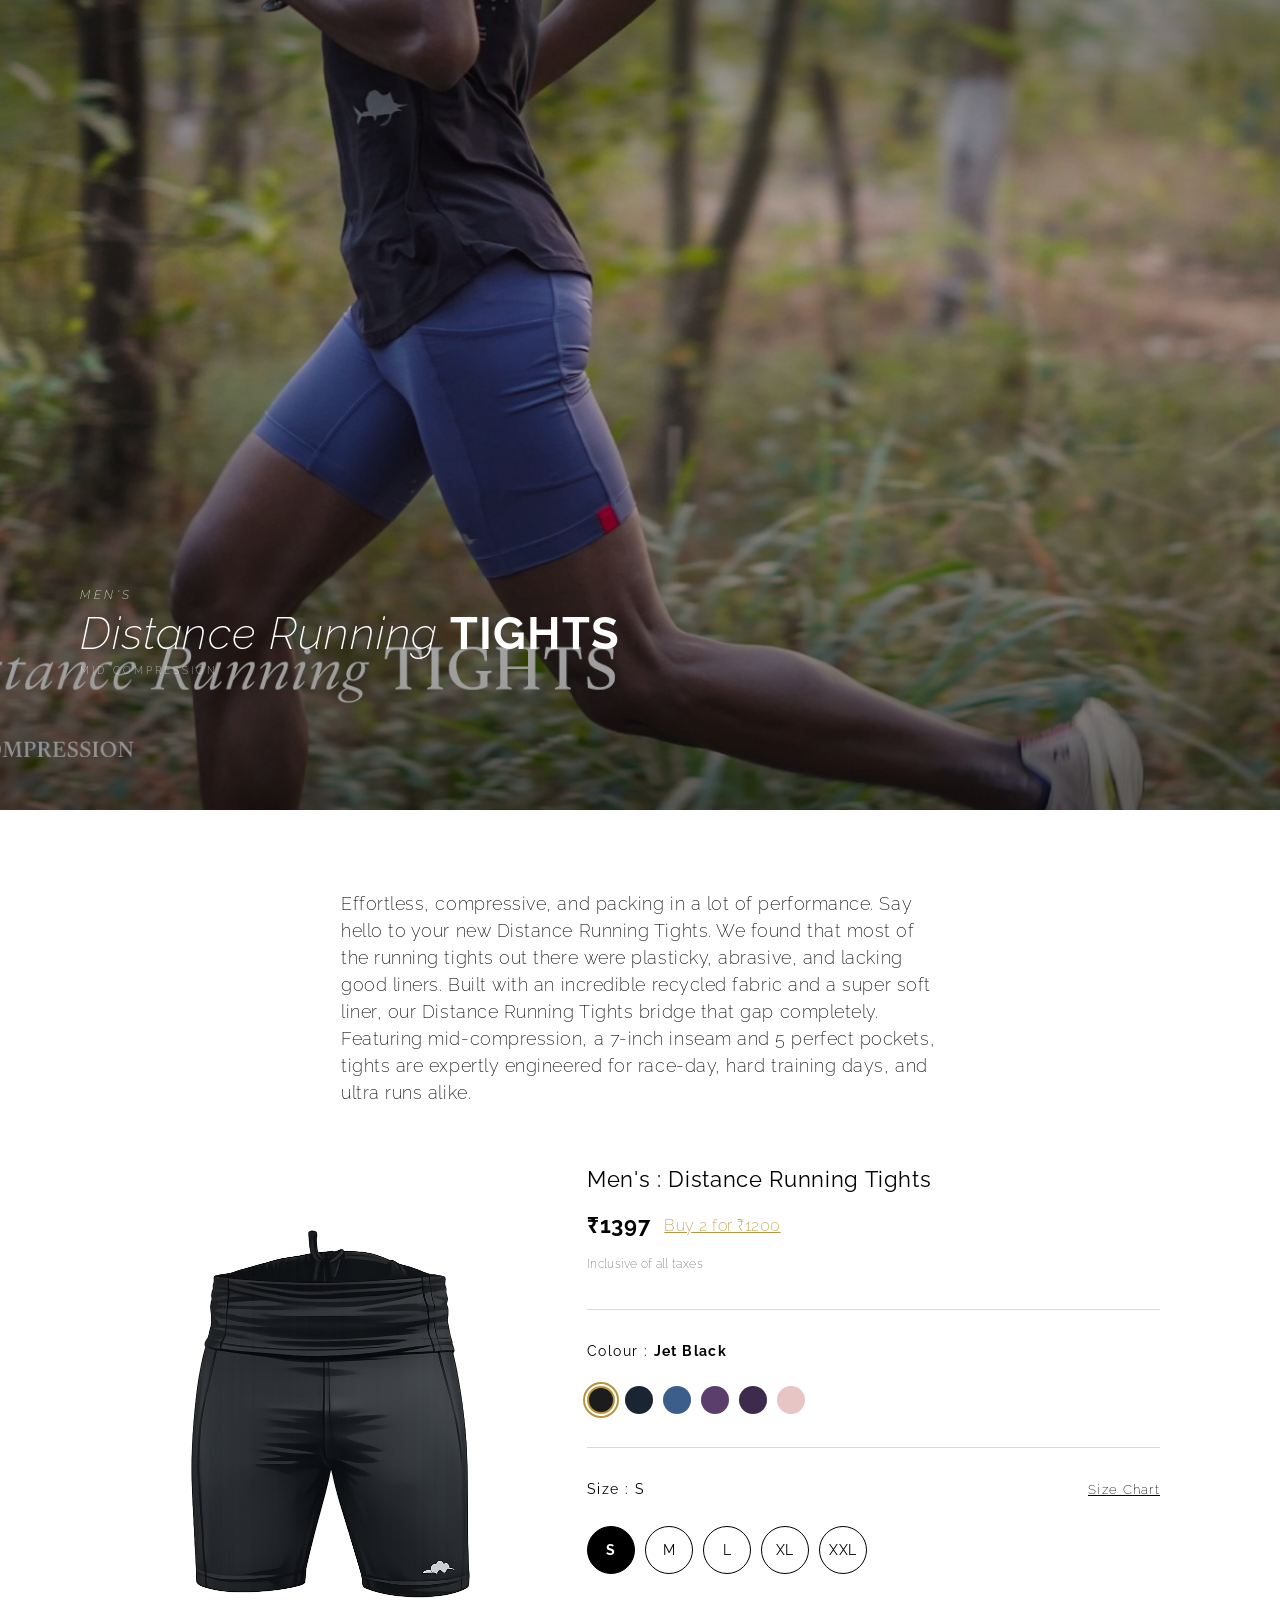
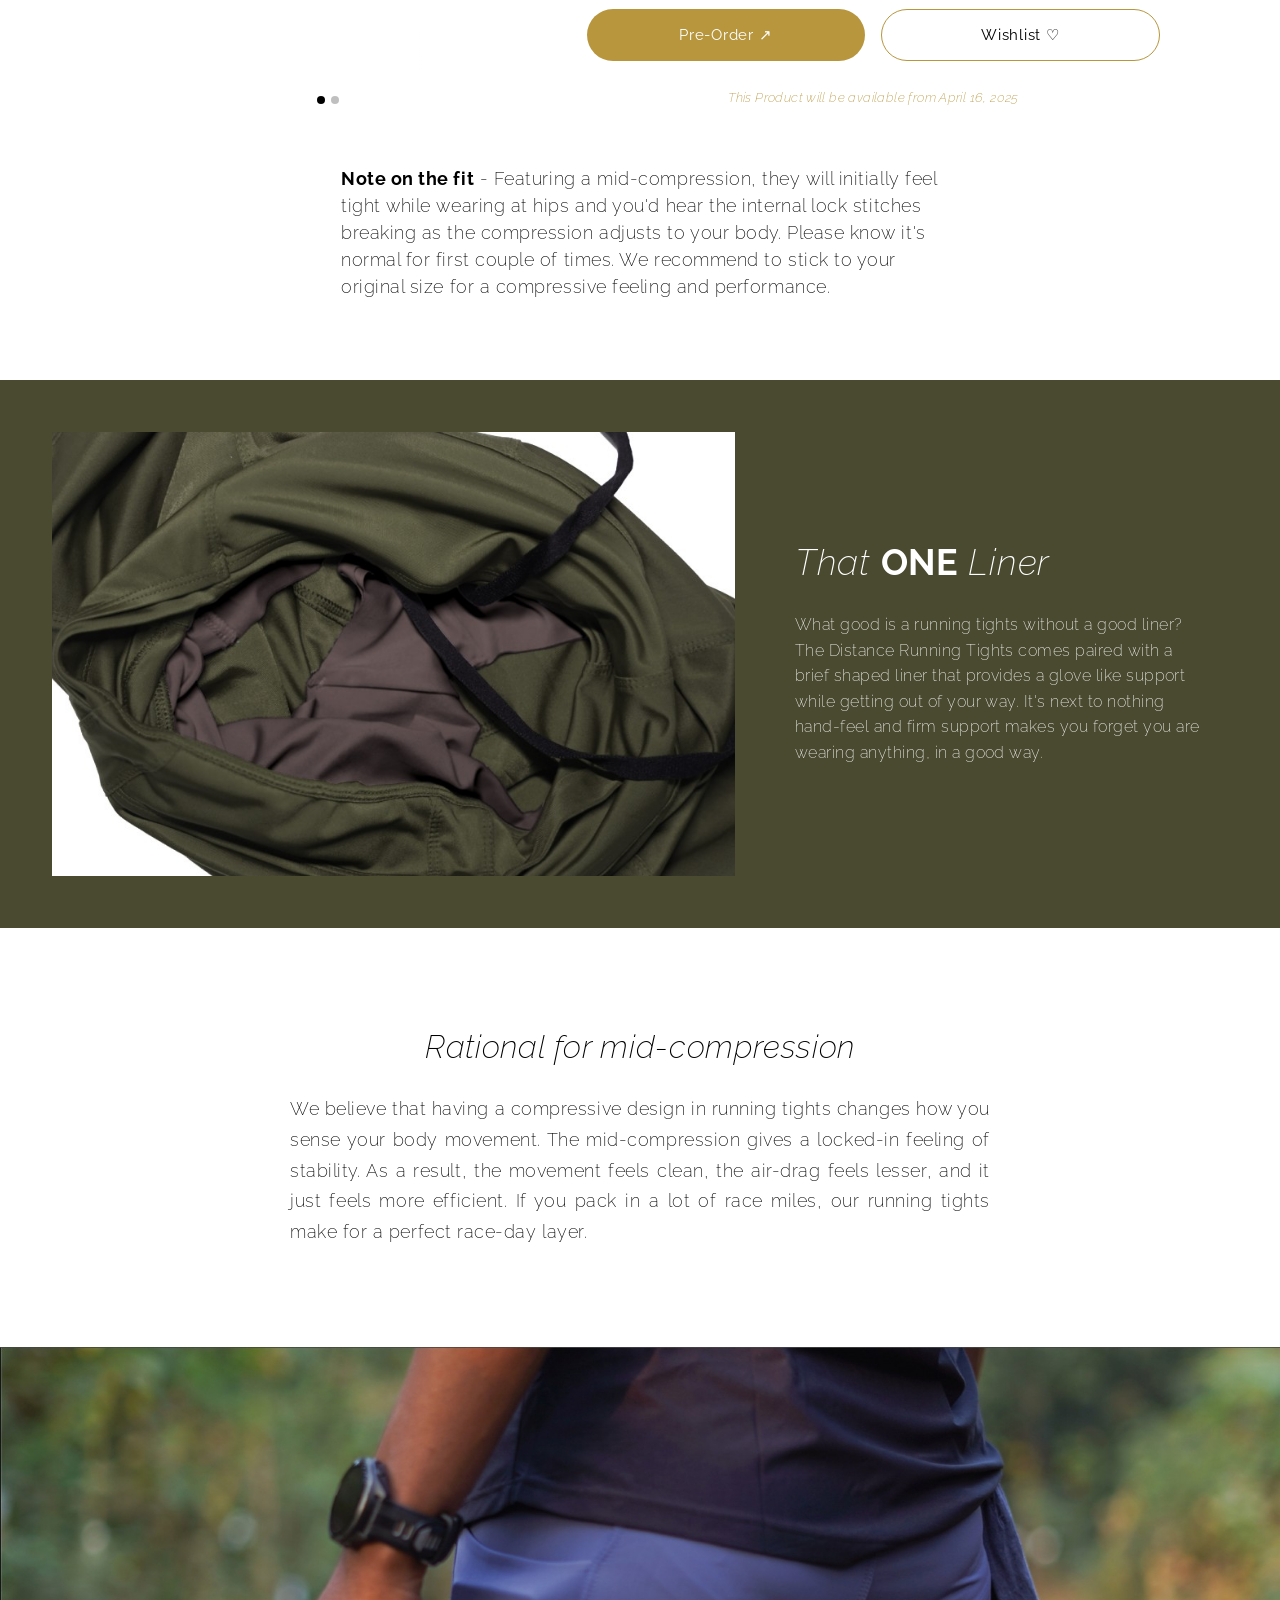
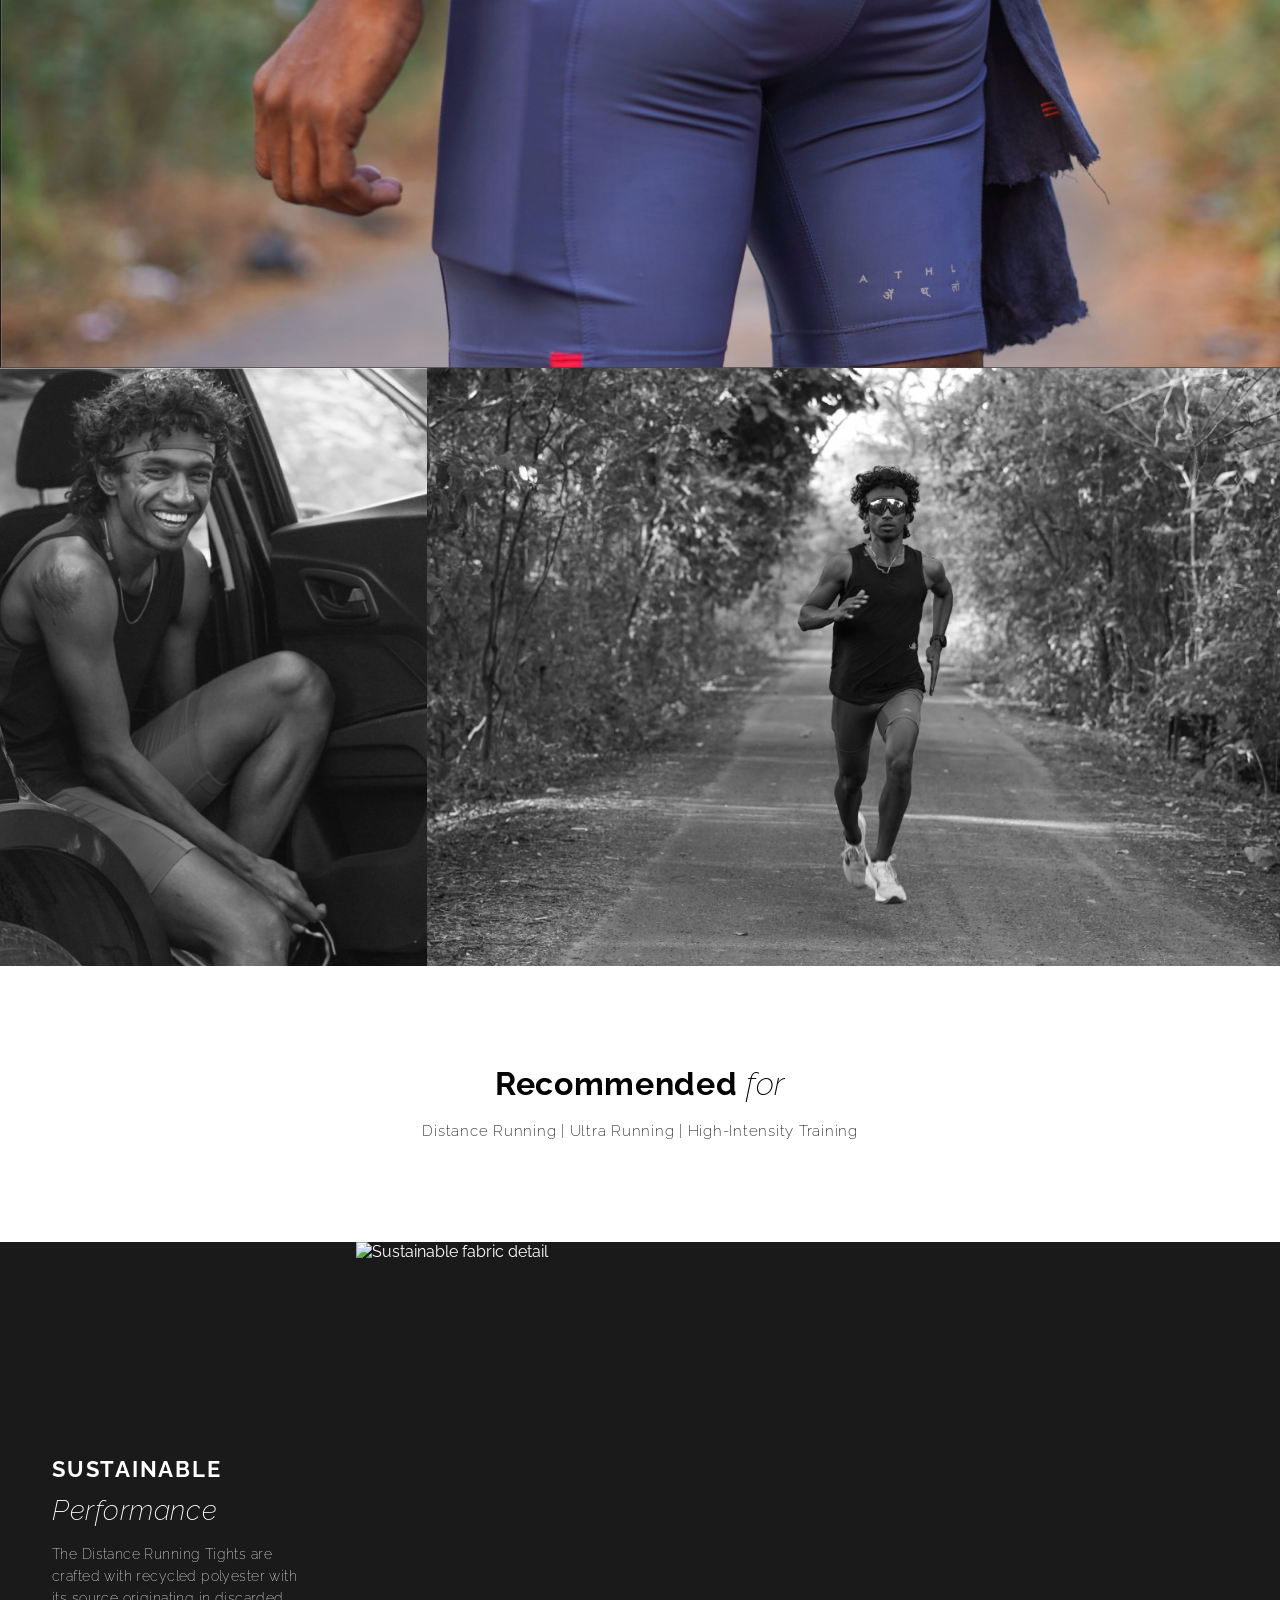
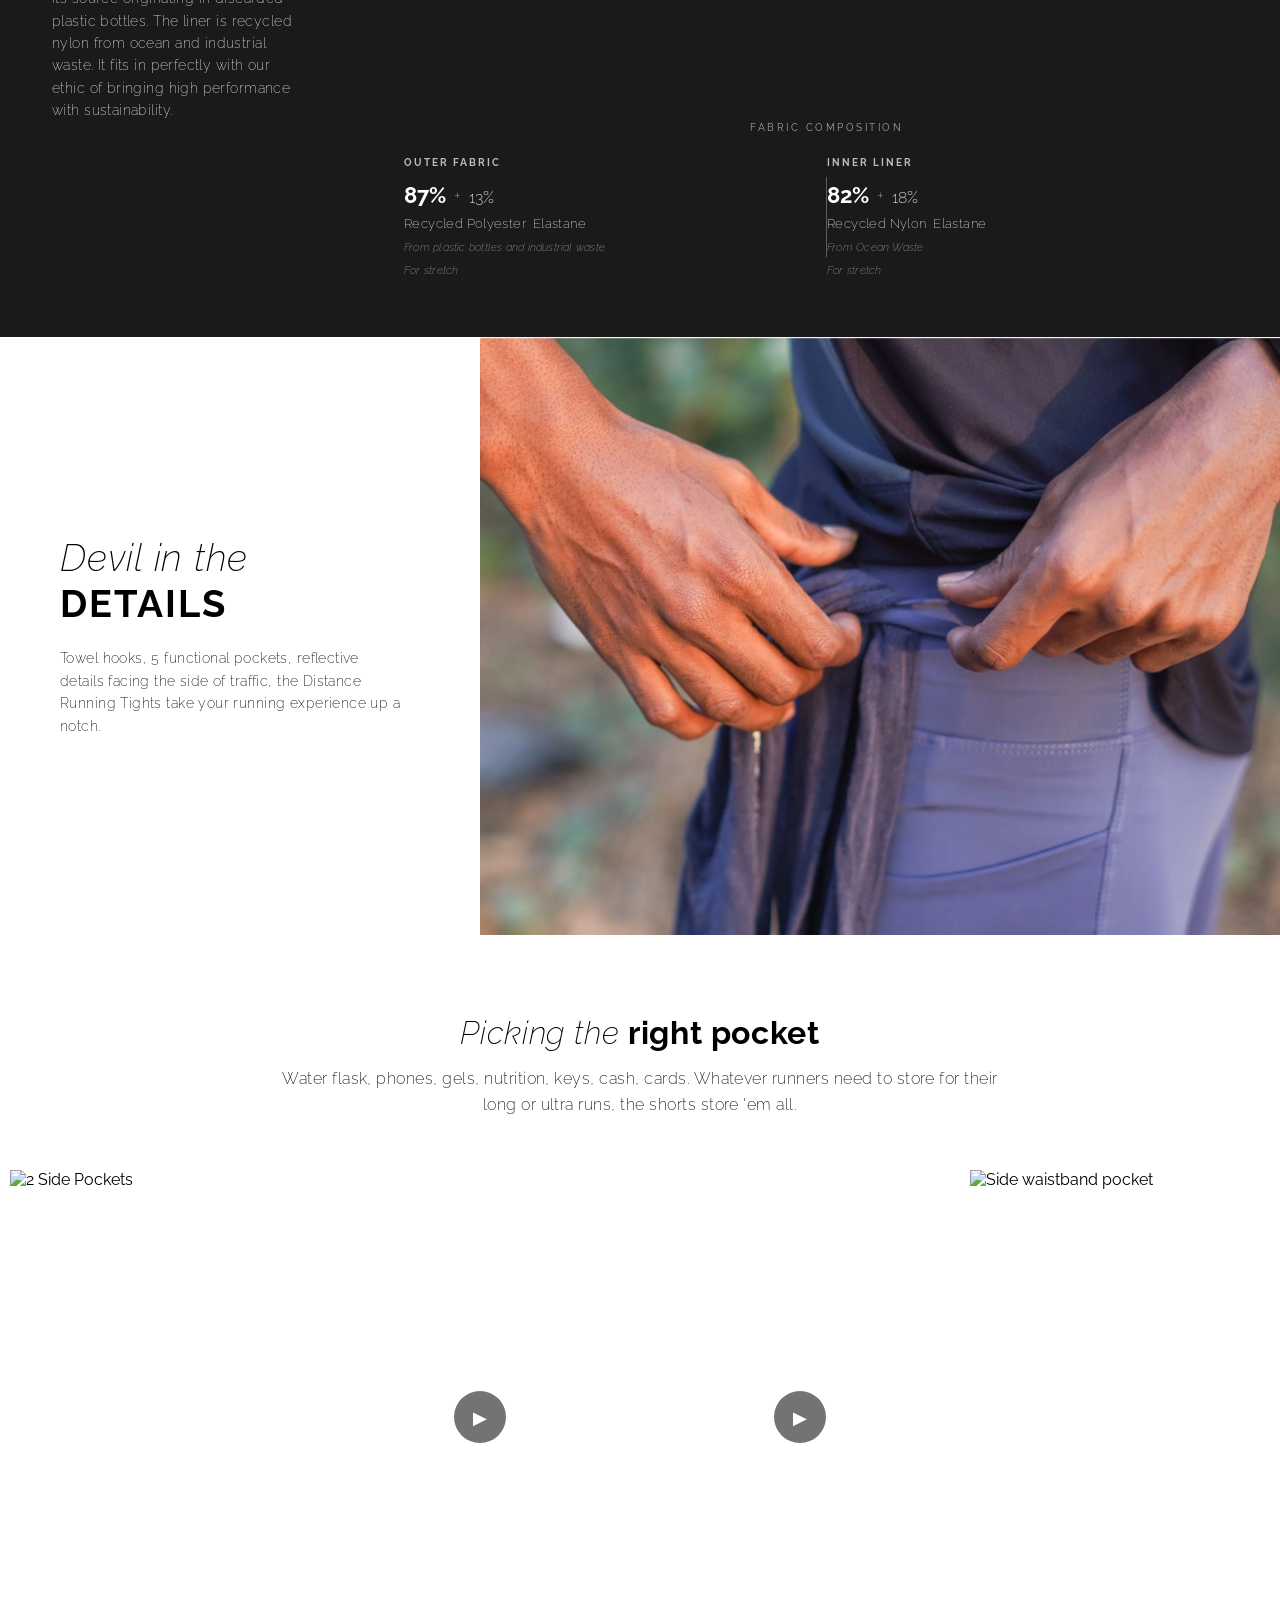
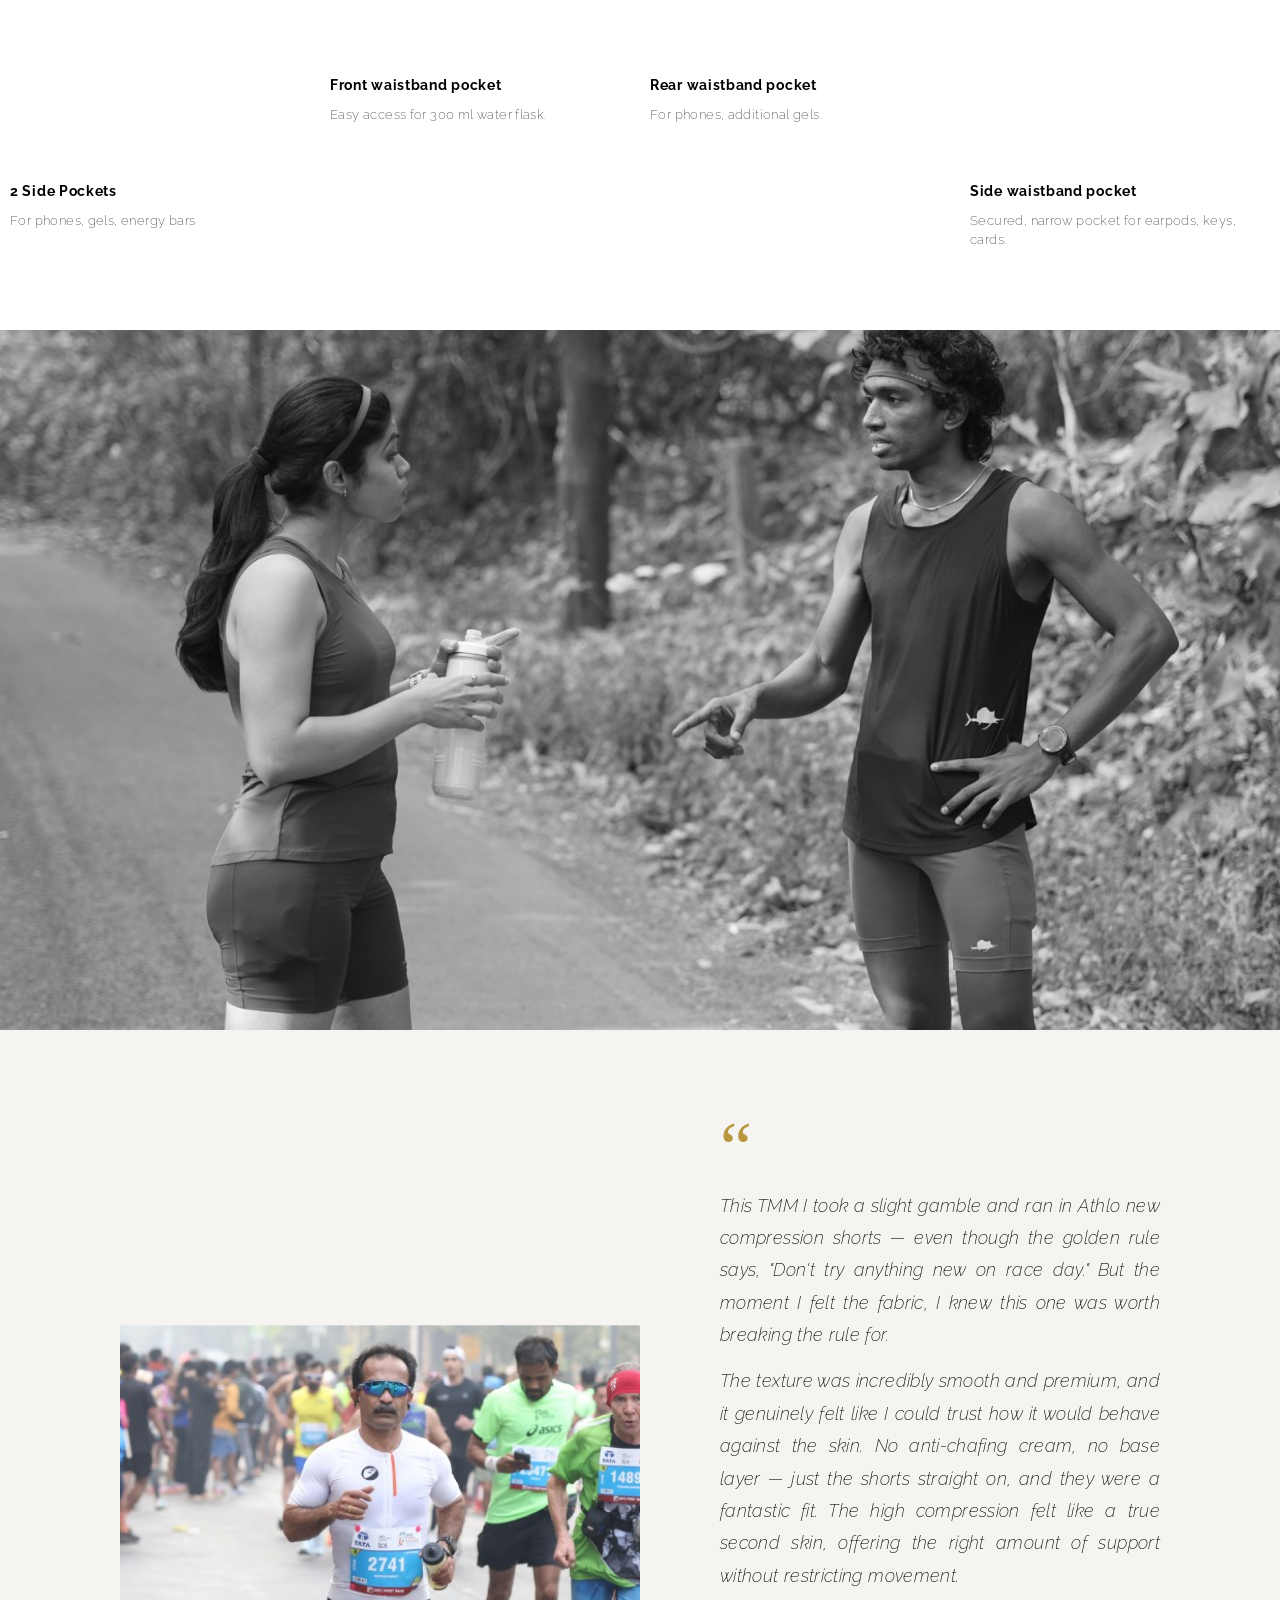
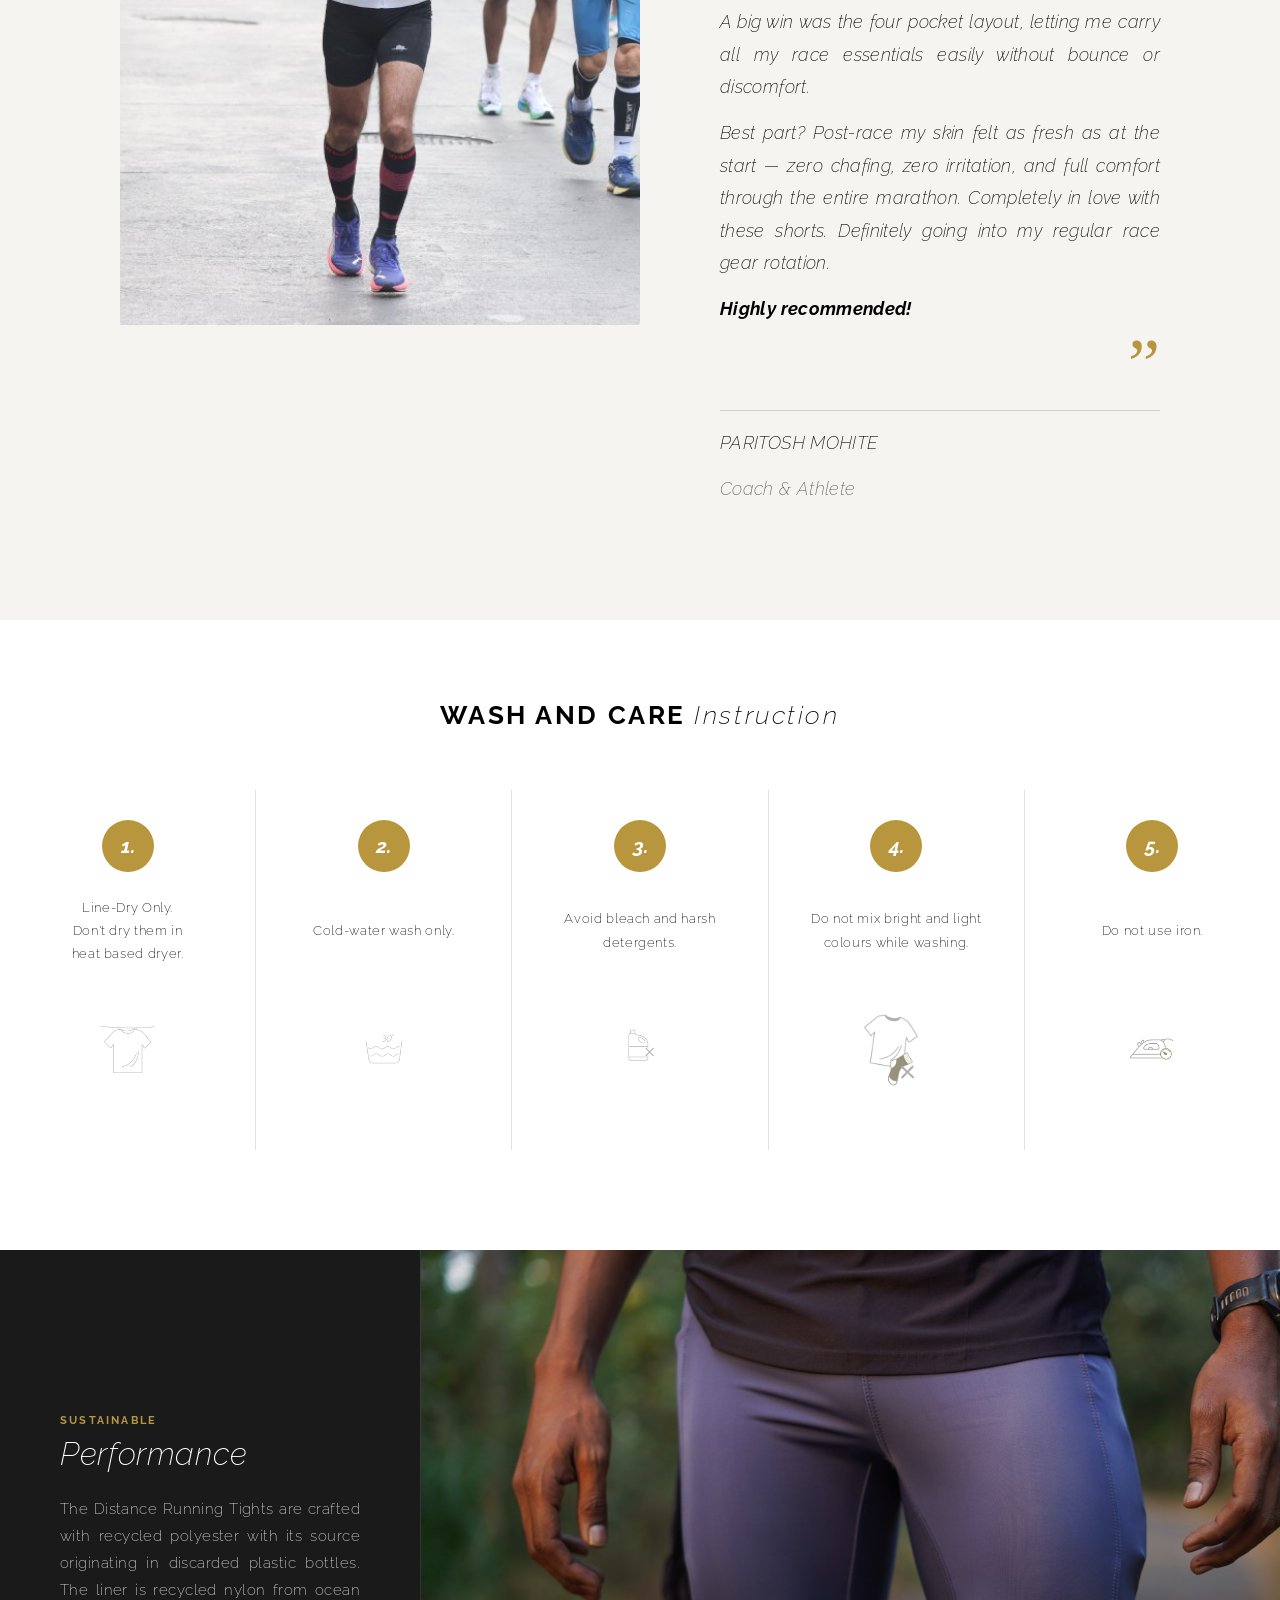
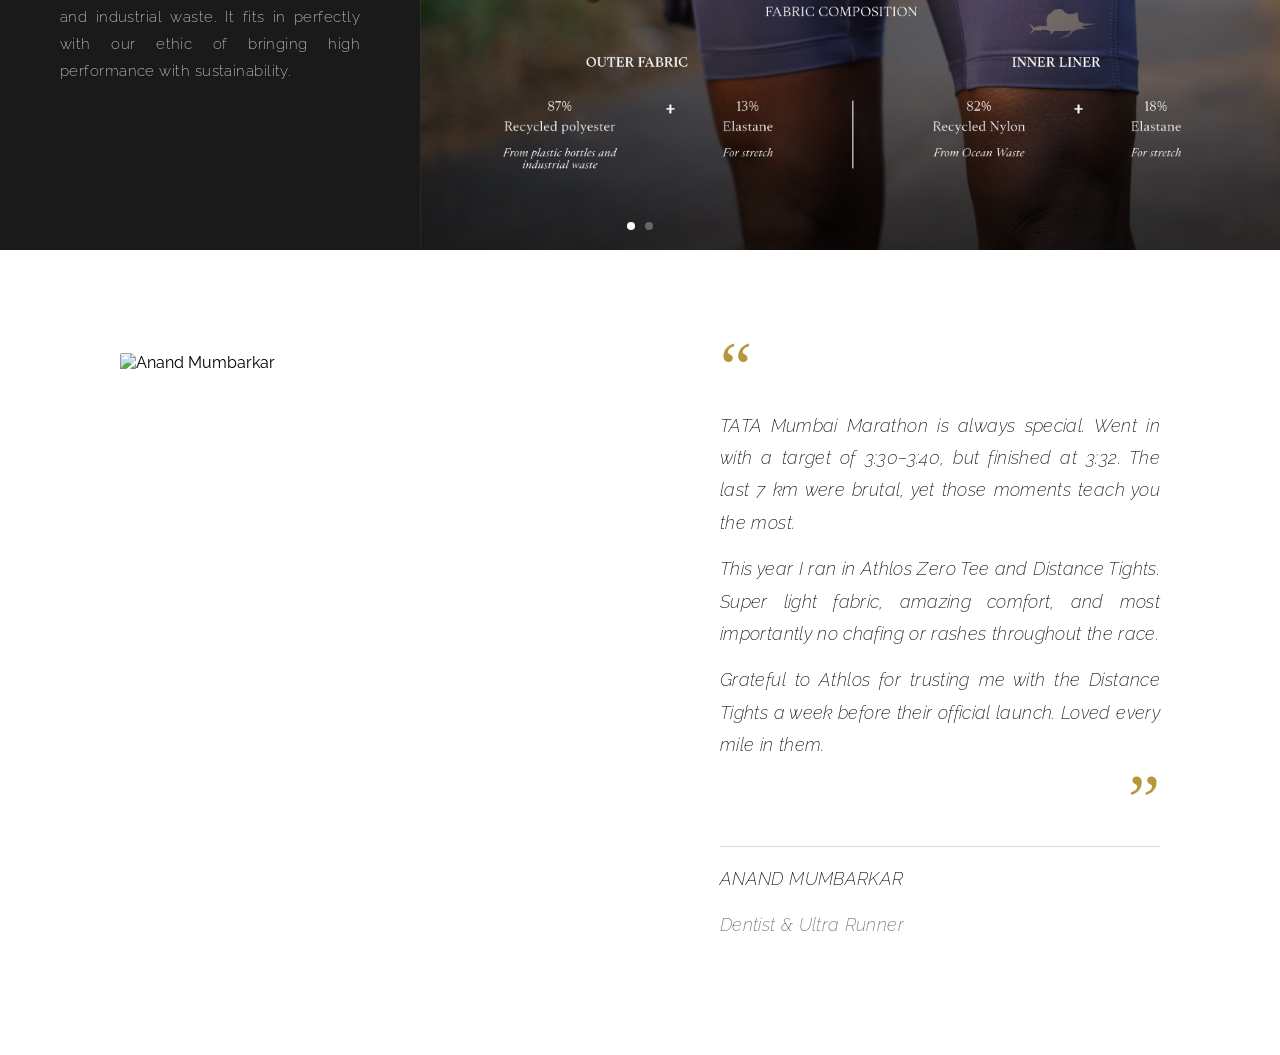
==== commit e20ef15f: "Match hero10 pocket section to Figma properties - Header: 734x106px centered, 'Picking the' italic +" ====
--- a/index.html
+++ b/index.html
@@ -264,8 +264,9 @@
     <!-- SECTION 10: POCKET VIDEOS -->
     <section class="hero10">
 
+        <!-- Header: 734×106px | "Picking the" italic + "right pocket" bold -->
         <div class="pocket-header">
-            <h2>Picking the <em>right pocket</em></h2>
+            <h2><em>Picking the</em> <strong>right pocket</strong></h2>
             <p>
                 Water flask, phones, gels, nutrition, keys, cash, cards.
                 Whatever runners need to store for their long or ultra runs,
@@ -273,28 +274,37 @@
             </p>
         </div>
 
+        <!-- 4 cards: image 300×601 | video 300×495 | video 300×495 | image 300×601 -->
         <div class="pocket-grid">
 
+            <!-- Card 1: IMAGE 300×601 -->
             <div class="pocket-card">
-                <video src="2side.mp4" autoplay loop muted playsinline></video>
+                <img src="2side.jpg" alt="2 Side Pockets">
                 <h4>2 Side Pockets</h4>
                 <p>For phones, gels, energy bars</p>
             </div>
 
+            <!-- Card 2: VIDEO 300×495 -->
             <div class="pocket-card">
-                <video src="front.mp4" autoplay loop muted playsinline></video>
+                <div class="pocket-video-wrap">
+                    <video src="front.mp4" autoplay loop muted playsinline></video>
+                </div>
                 <h4>Front waistband pocket</h4>
                 <p>Easy access for 300 ml water flask.</p>
             </div>
 
+            <!-- Card 3: VIDEO 300×495 -->
             <div class="pocket-card">
-                <video src="rear.mp4" autoplay loop muted playsinline></video>
+                <div class="pocket-video-wrap">
+                    <video src="rear.mp4" autoplay loop muted playsinline></video>
+                </div>
                 <h4>Rear waistband pocket</h4>
                 <p>For phones, additional gels.</p>
             </div>
 
+            <!-- Card 4: IMAGE 300×601 -->
             <div class="pocket-card">
-                <video src="sidewaist.mp4" autoplay loop muted playsinline></video>
+                <img src="sidewaist.jpg" alt="Side waistband pocket">
                 <h4>Side waistband pocket</h4>
                 <p>Secured, narrow pocket for earpods, keys, cards.</p>
             </div>
--- a/style.css
+++ b/style.css
@@ -918,82 +918,126 @@
 
 /* =============================================
    SECTION 10 — PICKING THE RIGHT POCKET (hero10)
+   Figma: section 1241×801px | header 734×106px
+   Cards: image 300×601px | video 300×495px
    ============================================= */
 .hero10 {
-    padding: 100px 120px;
-    background: #fafafa;
-}
-
+    padding: 80px 100px;
+    background: #ffffff;
+}
+
+/* Header block — 734 × 106px centered */
 .pocket-header {
+    width: 734px;
+    max-width: 100%;
+    margin: 0 auto 52px;
     text-align: center;
-    margin-bottom: 60px;
-}
-
+}
+
+/* "Picking the" italic | "right pocket" bold */
 .pocket-header h2 {
     font-family: 'Raleway', sans-serif;
-    font-weight: 700;
+    font-weight: 200;
+    font-style: italic;
     font-size: 36px;
+    letter-spacing: 0.02em;
+    margin-bottom: 16px;
+    color: #000000;
+    line-height: 1.1;
+}
+
+.pocket-header h2 strong {
+    font-weight: 700;
+    font-style: normal;
+}
+
+.pocket-header p {
+    font-family: 'Raleway', sans-serif;
+    font-weight: 200;
+    font-size: 16px;
+    letter-spacing: 0.03em;
+    color: #000000;
+    line-height: 1.6;
+}
+
+/* 4-column grid — each card 300px wide */
+.pocket-grid {
+    display: flex;
+    gap: 20px;
+    justify-content: center;
+}
+
+.pocket-card {
+    display: flex;
+    flex-direction: column;
+    gap: 12px;
+    width: 300px;
+    flex-shrink: 0;
+}
+
+/* Image cards: 300 × 601px */
+.pocket-card img {
+    width: 300px;
+    height: 601px;
+    object-fit: cover;
+    object-position: center;
+    display: block;
+}
+
+/* Video cards: 300 × 495px */
+.pocket-card .pocket-video-wrap {
+    position: relative;
+    width: 300px;
+    height: 495px;
+    overflow: hidden;
+}
+
+.pocket-card .pocket-video-wrap video {
+    width: 300px;
+    height: 495px;
+    object-fit: cover;
+    display: block;
+}
+
+/* Play button overlay */
+.pocket-card .pocket-video-wrap::after {
+    content: '▶';
+    position: absolute;
+    top: 50%;
+    left: 50%;
+    transform: translate(-50%, -50%);
+    width: 52px;
+    height: 52px;
+    background: rgba(0,0,0,0.55);
+    border-radius: 50%;
+    display: flex;
+    align-items: center;
+    justify-content: center;
+    color: white;
+    font-size: 18px;
+    pointer-events: none;
+}
+
+/* Card label — bold */
+.pocket-card h4 {
+    font-family: 'Raleway', sans-serif;
+    font-weight: 700;
+    font-size: 14px;
     letter-spacing: 0.05em;
-    text-transform: uppercase;
-    margin-bottom: 16px;
-    color: #000000;
-}
-
-.pocket-header h2 em {
-    font-style: italic;
-    font-weight: 200;
-    text-transform: none;
-}
-
-.pocket-header p {
-    font-family: 'Raleway', sans-serif;
-    font-weight: 200;
-    font-size: 17px;
-    letter-spacing: 0.03em;
-    color: #000000;
-    line-height: 1.7;
-    max-width: 560px;
-    margin: 0 auto;
-}
-
-.pocket-grid {
-    display: grid;
-    grid-template-columns: repeat(4, 1fr);
-    gap: 40px;
-}
-
-.pocket-card {
-    display: flex;
-    flex-direction: column;
-    gap: 14px;
-    align-items: flex-start;
-}
-
-.pocket-card video {
-    width: 100%;
-    height: 220px;
-    object-fit: cover;
-    border-radius: 4px;
-    display: block;
-}
-
-.pocket-card h4 {
-    font-family: 'Raleway', sans-serif;
-    font-weight: 700;
-    font-size: 14px;
-    letter-spacing: 0.1em;
-    text-transform: uppercase;
-    color: #000000;
-}
-
+    color: #000000;
+    margin: 0;
+}
+
+/* Card description — light */
 .pocket-card p {
     font-family: 'Raleway', sans-serif;
     font-weight: 200;
-    font-size: 14px;
-    letter-spacing: 0.03em;
-    color: #000000;
-    line-height: 1.6;
-    opacity: 0.8;
+    font-size: 13px;
+    letter-spacing: 0.03em;
+    color: #000000;
+    line-height: 1.5;
+    opacity: 0.75;
+    margin: 0;
 }
 
 /* =============================================
@@ -1469,9 +1513,13 @@
     .devil-image img { height: 300px; }
 
     /* HERO 10 */
-    .hero10 { padding: 50px 20px; }
-    .pocket-grid { grid-template-columns: 1fr 1fr; gap: 20px; }
-    .pocket-card video { height: 180px; }
+    .hero10 { padding: 40px 16px; }
+    .pocket-header { width: 100%; }
+    .pocket-grid { flex-wrap: wrap; gap: 16px; justify-content: center; }
+    .pocket-card { width: calc(50% - 8px); }
+    .pocket-card img { width: 100%; height: 280px; }
+    .pocket-card .pocket-video-wrap { width: 100%; height: 240px; }
+    .pocket-card .pocket-video-wrap video { width: 100%; height: 240px; }
 
     /* HERO 11 */
     .hero11 img { height: 280px; }
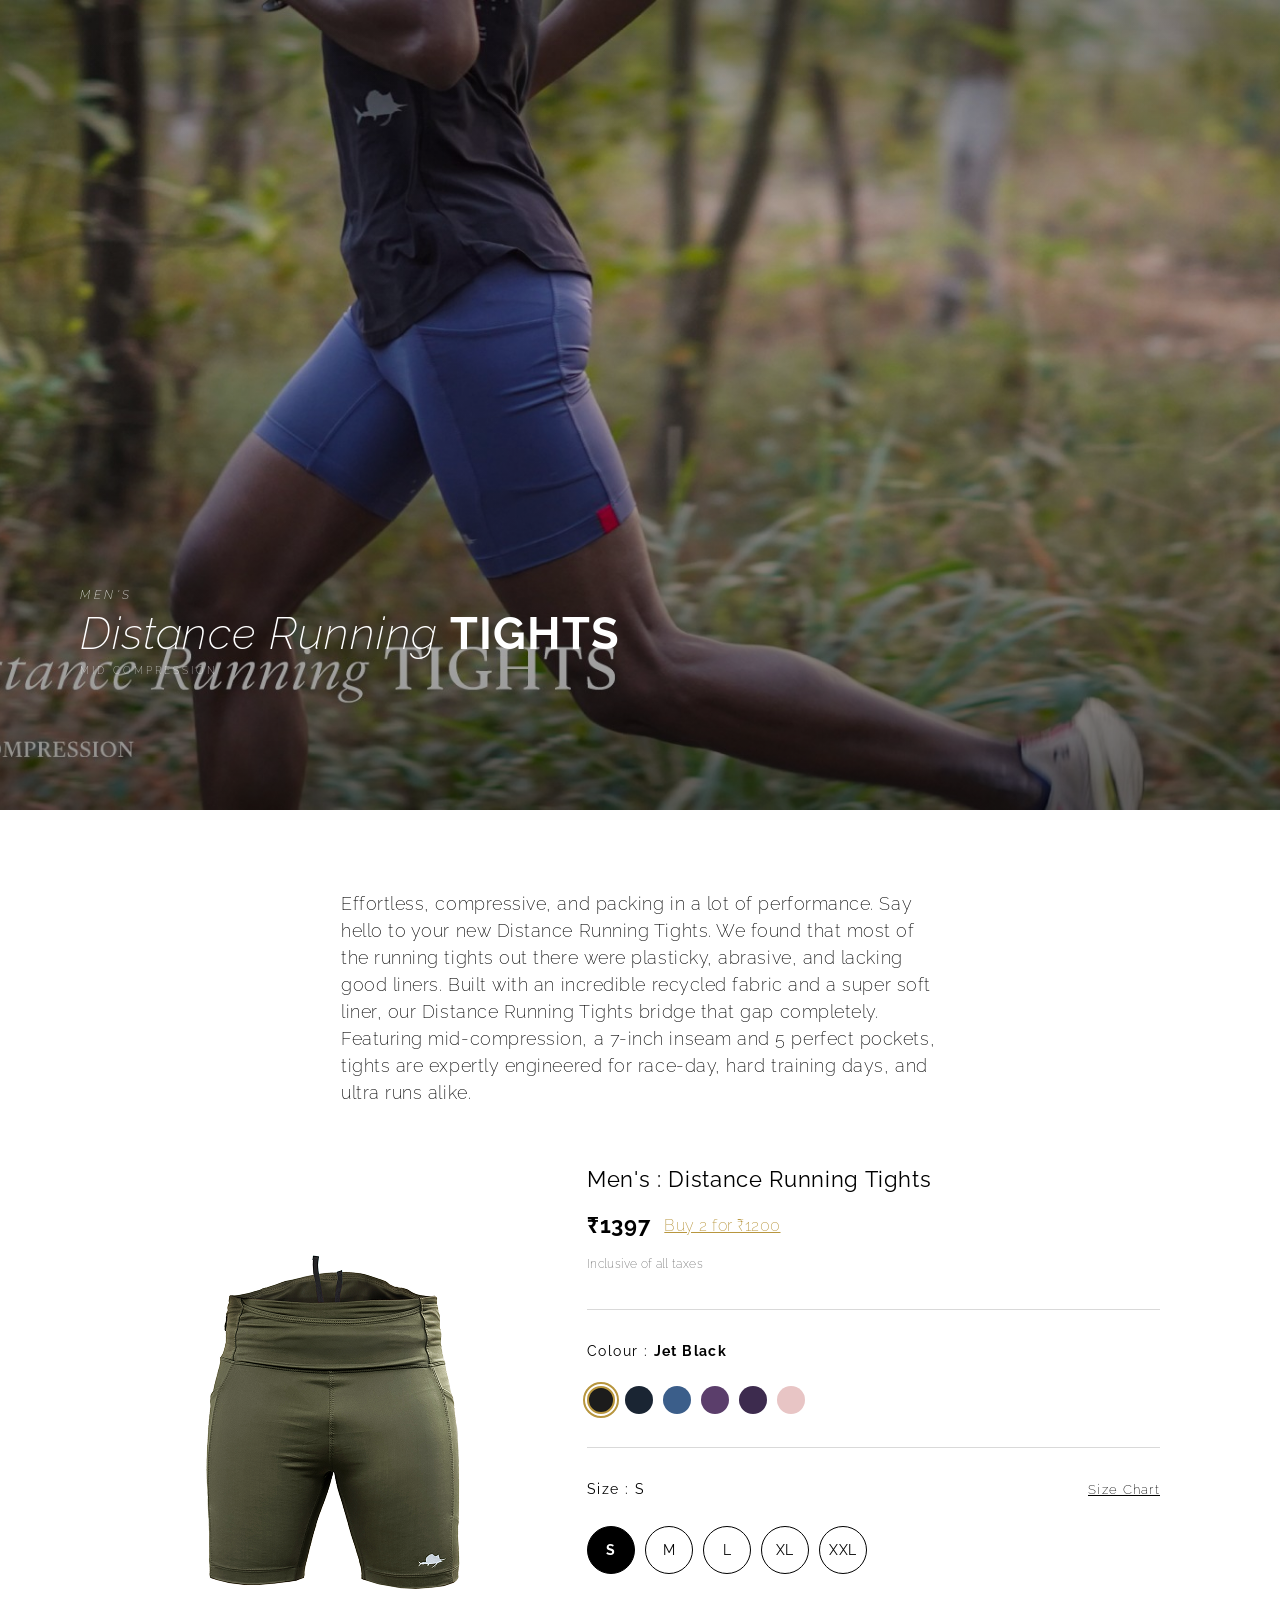
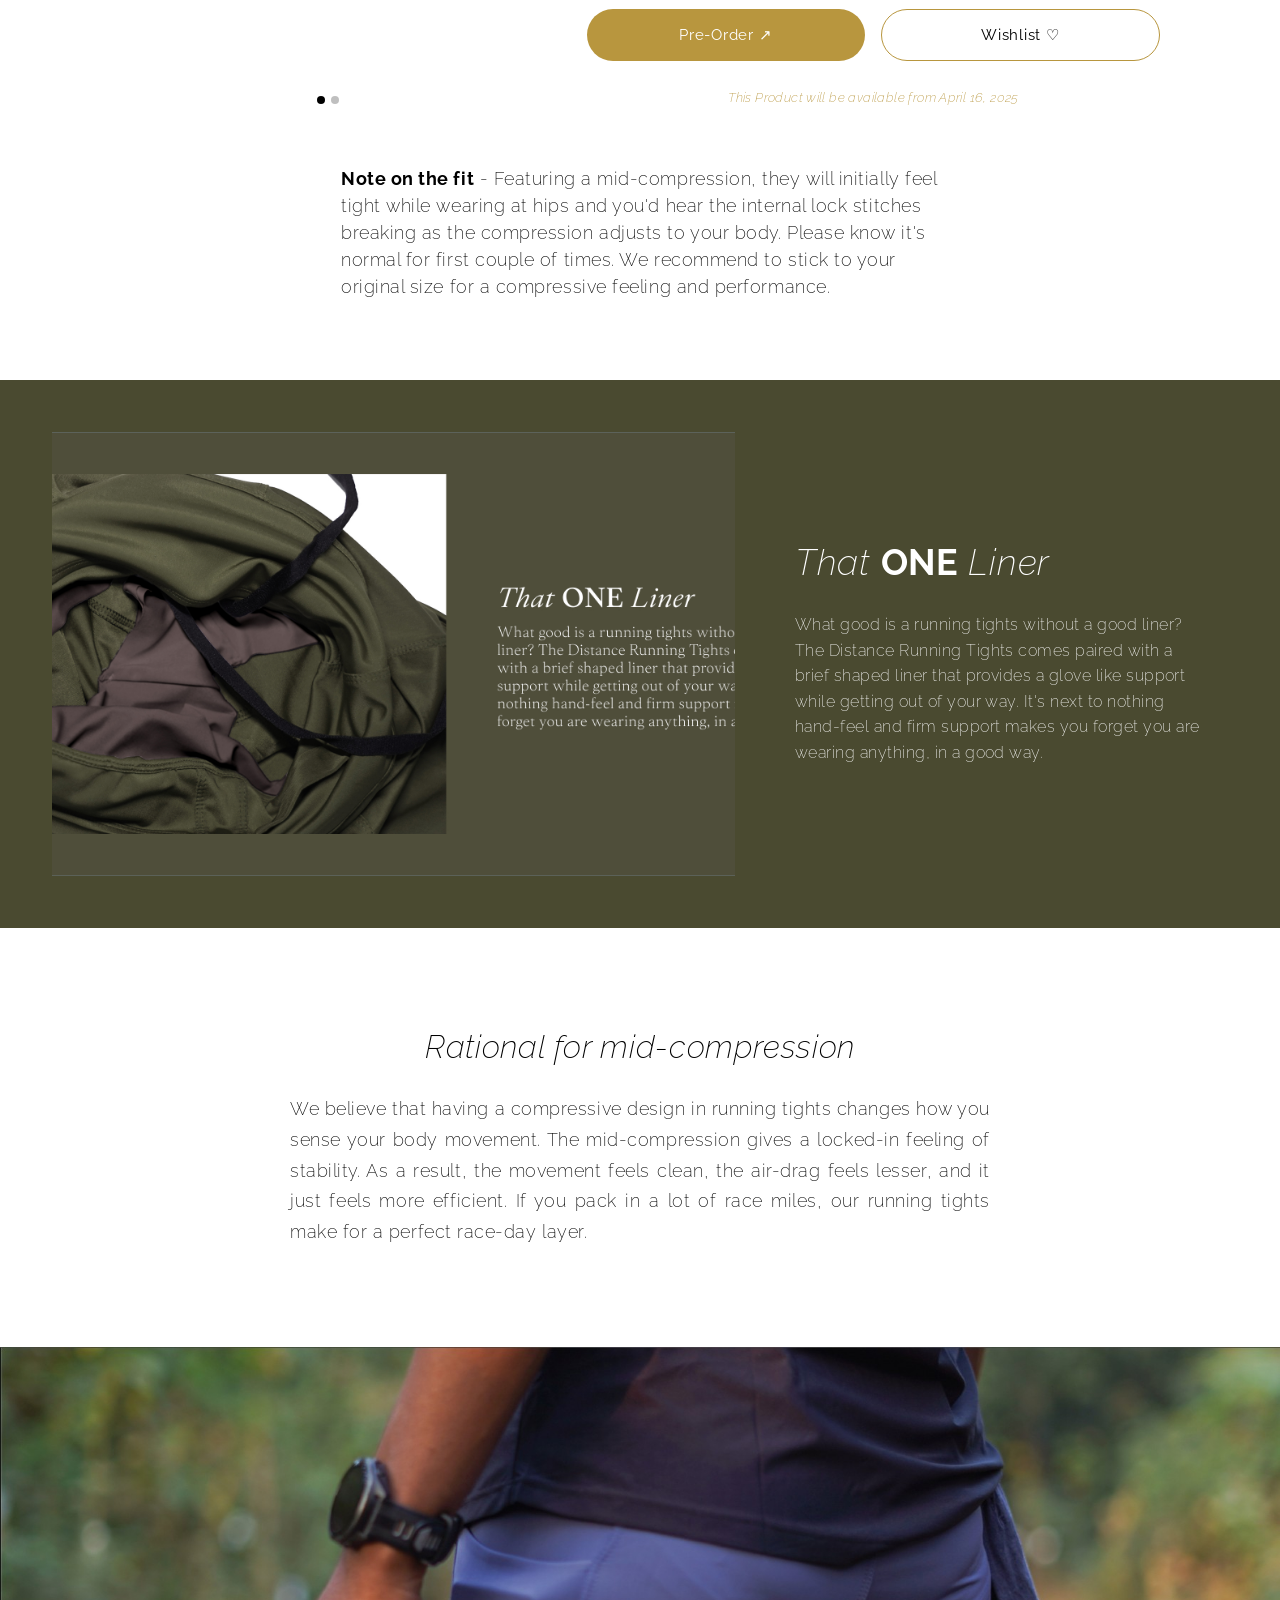
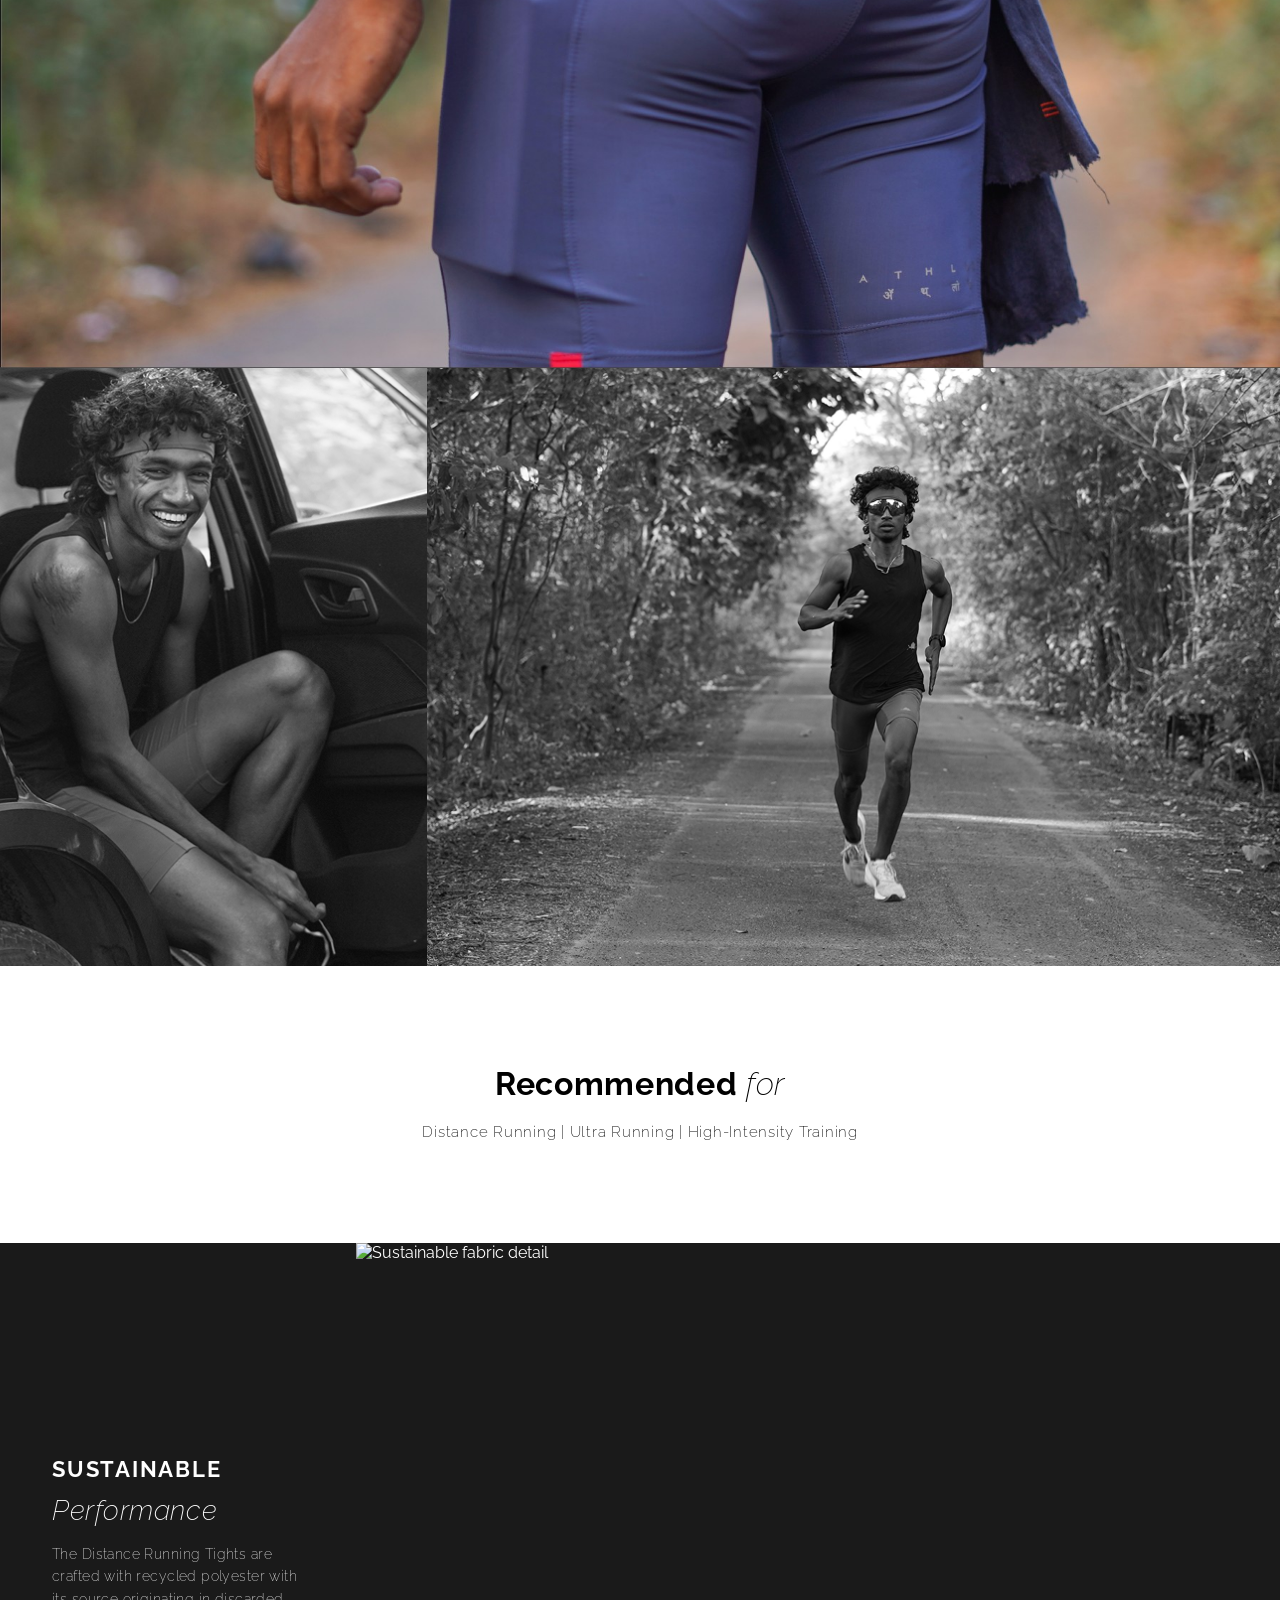
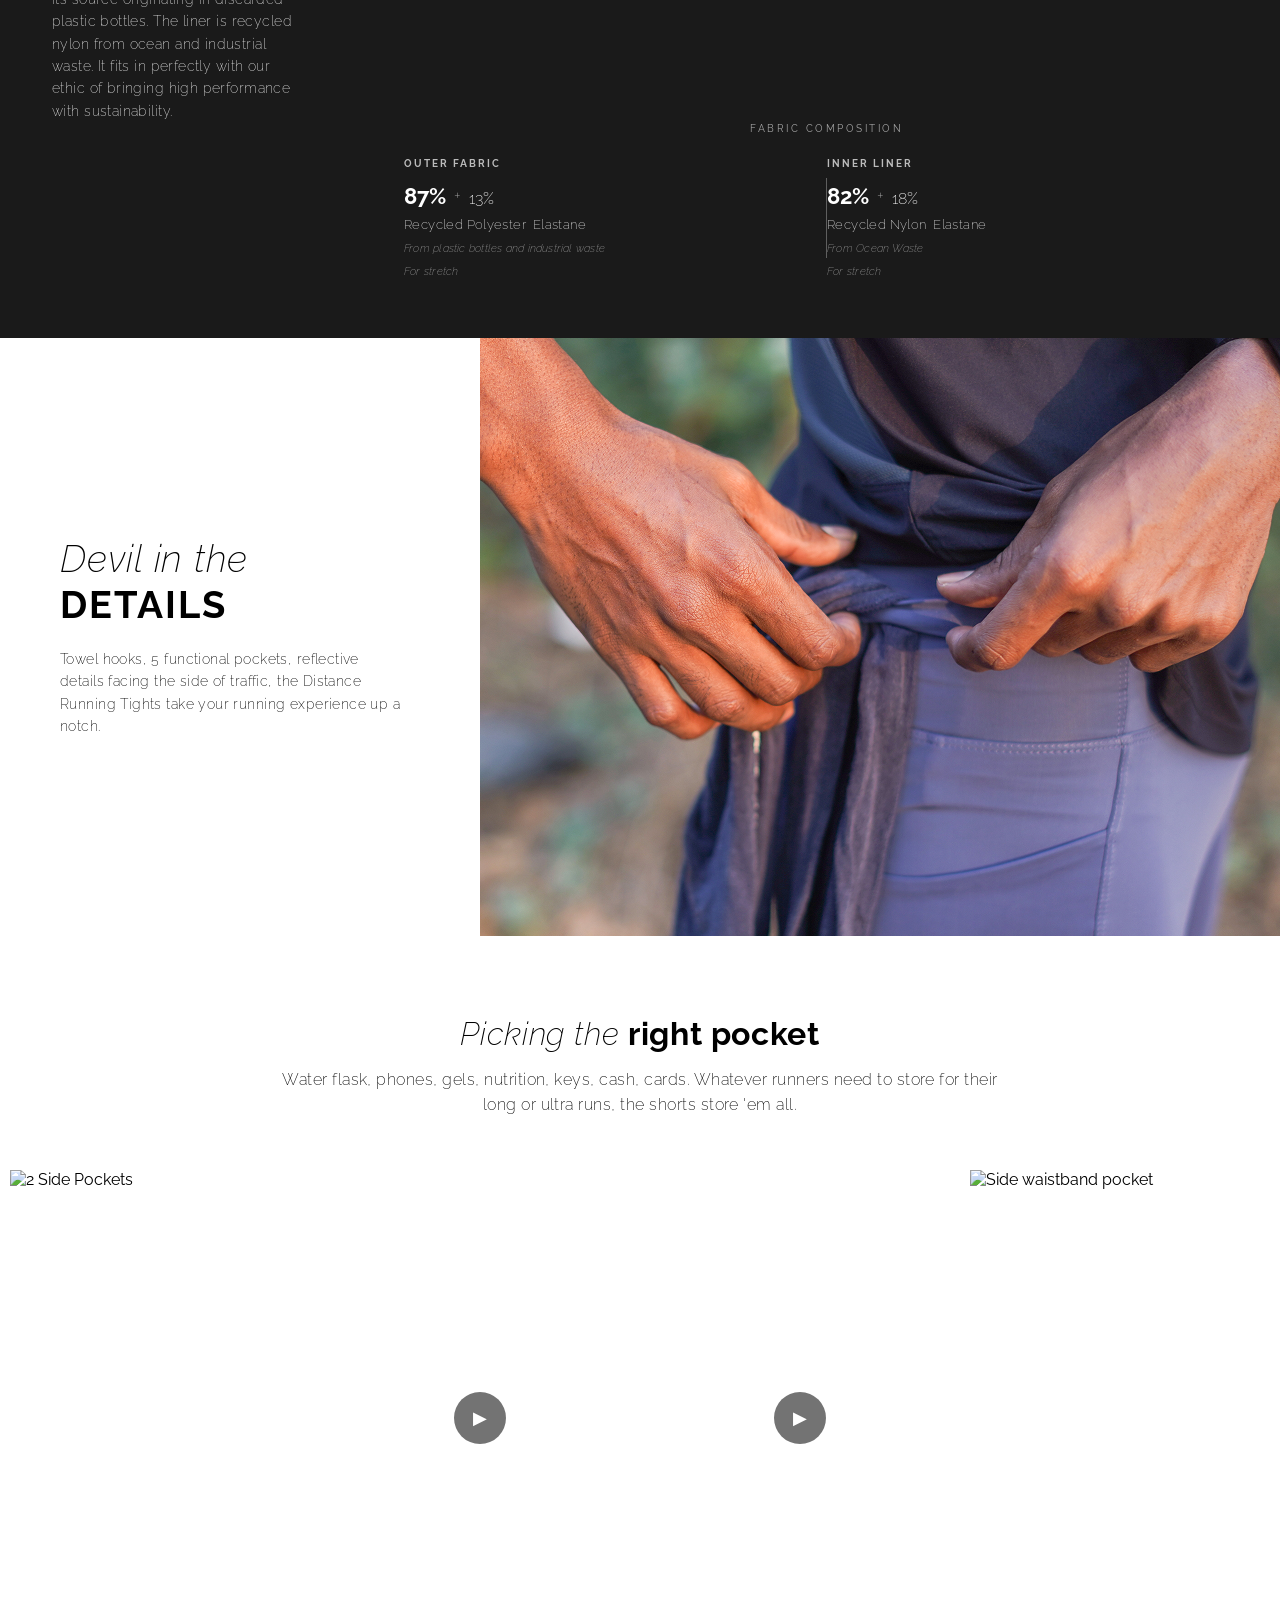
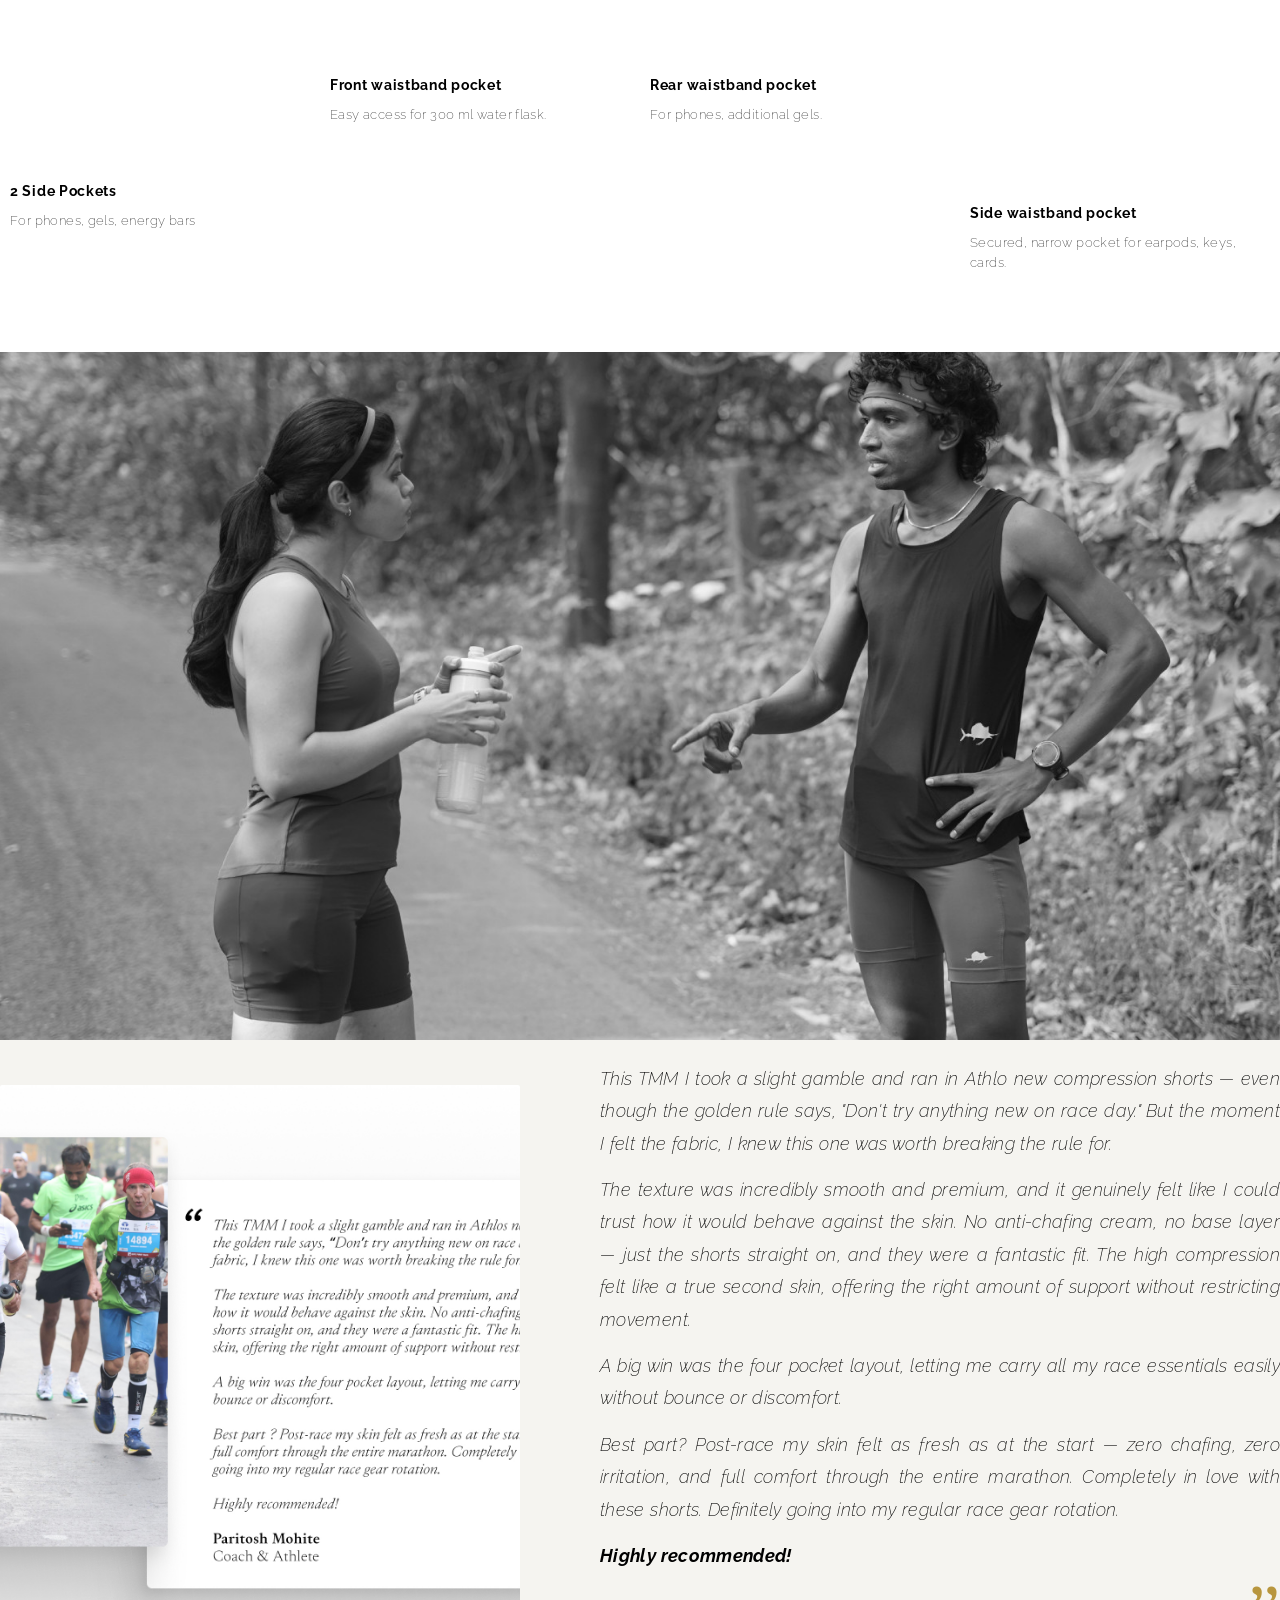
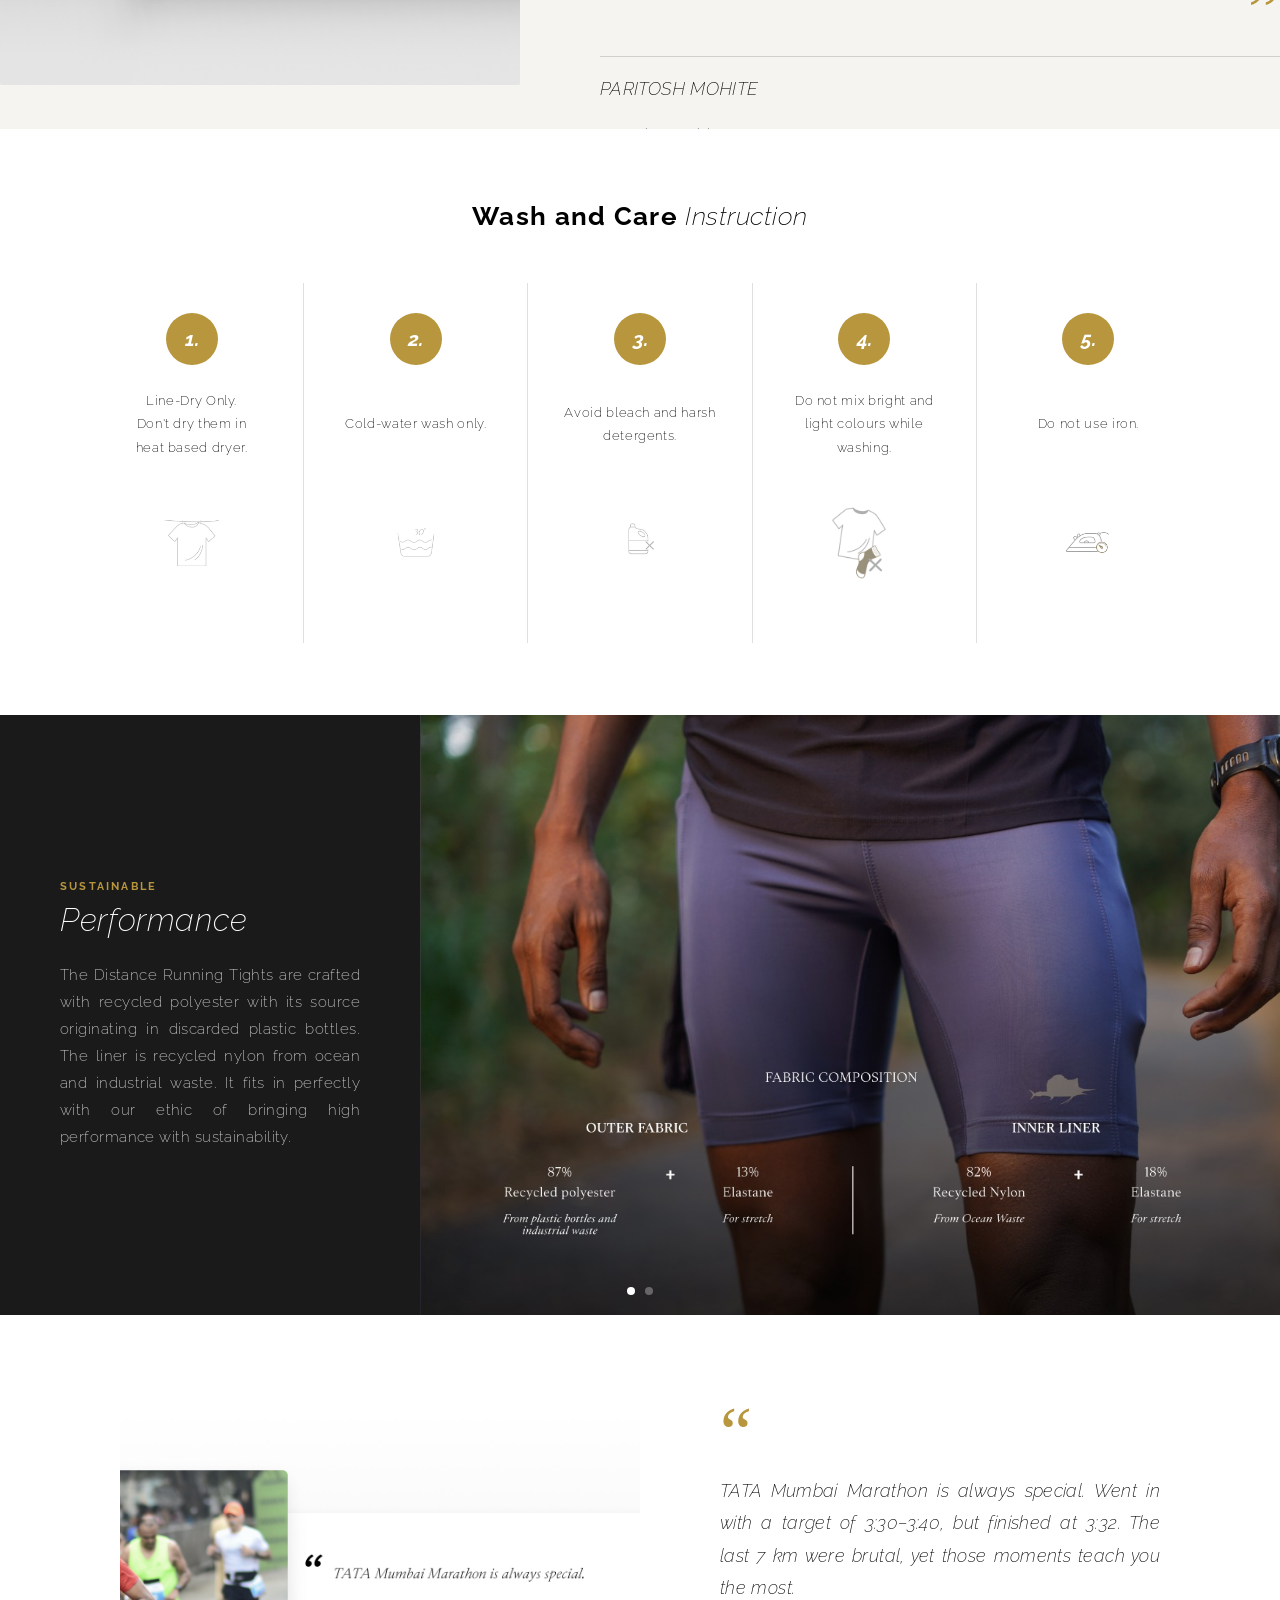
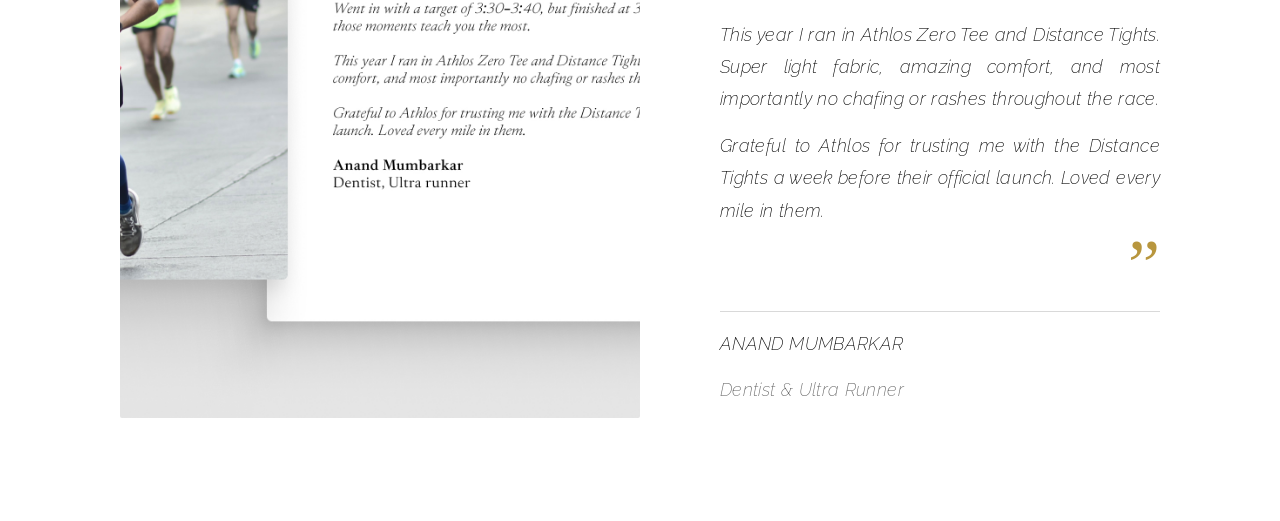
==== commit df020450: "Add all Figma exported assets with correct filenames Mapped from Figma export folder: - product.jpg " ====
--- a/index.html
+++ b/index.html
@@ -45,7 +45,7 @@
         <div class="product-row">
 
             <div class="left-side">
-                <img src="hero2.jpg" alt="Running Tights">
+                <img src="product.jpg" alt="Men's Distance Running Tights">
                 <div class="dots">
                     <span class="dot active"></span>
                     <span class="dot"></span>
@@ -324,7 +324,7 @@
         <div class="testimonial-container">
 
             <div class="testimonial-image">
-                <img src="uncle.jpg" alt="Paritosh Mohite">
+                <img src="paritosh.jpg" alt="Paritosh Mohite">
             </div>
 
             <div class="testimonial-text">
--- a/style.css
+++ b/style.css
@@ -975,13 +975,22 @@
     flex-shrink: 0;
 }
 
-/* Image cards: 300 × 601px */
+/* Image cards */
 .pocket-card img {
     width: 300px;
-    height: 601px;
     object-fit: cover;
     object-position: center;
     display: block;
+}
+
+/* Card 1 — 2 Side Pockets: 300 × 601px */
+.pocket-card:nth-child(1) img {
+    height: 601px;
+}
+
+/* Card 4 — Side waistband pocket: 300 × 623px */
+.pocket-card:nth-child(4) img {
+    height: 623px;
 }
 
 /* Video cards: 300 × 495px */
@@ -1042,7 +1051,7 @@
 
 /* =============================================
    SECTION 11 — LIFESTYLE PHOTO (hero11)
-   B&W grayscale filter (per Figma spec)
+   Figma: 1440 × 688px, grayscale
    ============================================= */
 .hero11 {
     line-height: 0;
@@ -1050,18 +1059,21 @@
 
 .hero11 img {
     width: 100%;
-    height: 700px;
+    height: 688px;
     object-fit: cover;
+    object-position: center;
     display: block;
     filter: grayscale(100%);
 }
 
 /* =============================================
    SECTION 12 — TESTIMONIAL: PARITOSH (hero12)
+   Figma: 1440 × 689px
    ============================================= */
 .hero12 {
-    padding: 100px 120px;
+    height: 689px;
     background: #f5f4f0;
+    overflow: hidden;
 }
 
 .hero15 {
@@ -1073,8 +1085,8 @@
     display: flex;
     gap: 80px;
     align-items: center;
-    max-width: 1200px;
-    margin: 0 auto;
+    width: 100%;
+    height: 100%;
 }
 
 .testimonial-image {
@@ -1155,30 +1167,36 @@
 
 /* =============================================
    SECTION 13 — WASH AND CARE (hero13)
+   Figma: 1440 × 586px (Hug)
+   Title: "Wash and Care" bold + "Instruction" italic
    ============================================= */
 .hero13 {
-    padding: 80px 0 100px 0;
+    min-height: 586px;
+    padding: 60px 80px;
     background: white;
     text-align: center;
+    display: flex;
+    flex-direction: column;
+    justify-content: center;
 }
 
 .care-header {
-    margin-bottom: 60px;
-}
-
+    margin-bottom: 52px;
+}
+
+/* "Wash and Care" bold — "Instruction" italic light */
 .care-header h2 {
     font-family: 'Raleway', sans-serif;
     font-weight: 700;
-    font-size: 28px;
-    letter-spacing: 0.1em;
-    text-transform: uppercase;
+    font-size: 26px;
+    letter-spacing: 0.05em;
     color: #000000;
 }
 
 .care-header h2 em {
     font-style: italic;
     font-weight: 200;
-    text-transform: none;
+    letter-spacing: 0.02em;
 }
 
 .care-grid {
@@ -1524,14 +1542,15 @@
     /* HERO 11 */
     .hero11 img { height: 280px; }
 
-    /* HERO 12, 15 */
-    .hero12, .hero15 { padding: 50px 20px; }
+    /* HERO 12 */
+    .hero12 { height: auto; padding: 50px 20px; }
+    .hero15 { padding: 50px 20px; }
     .testimonial-container { flex-direction: column; gap: 28px; }
     .testimonial-image { width: 100%; height: 320px; }
 
     /* HERO 13 */
-    .hero13 { padding: 50px 20px; }
-    .care-header { margin-bottom: 36px; }
+    .hero13 { min-height: auto; padding: 40px 20px; }
+    .care-header { margin-bottom: 28px; }
     .care-grid { flex-wrap: wrap; }
     .care-card {
         flex: 0 0 50%;
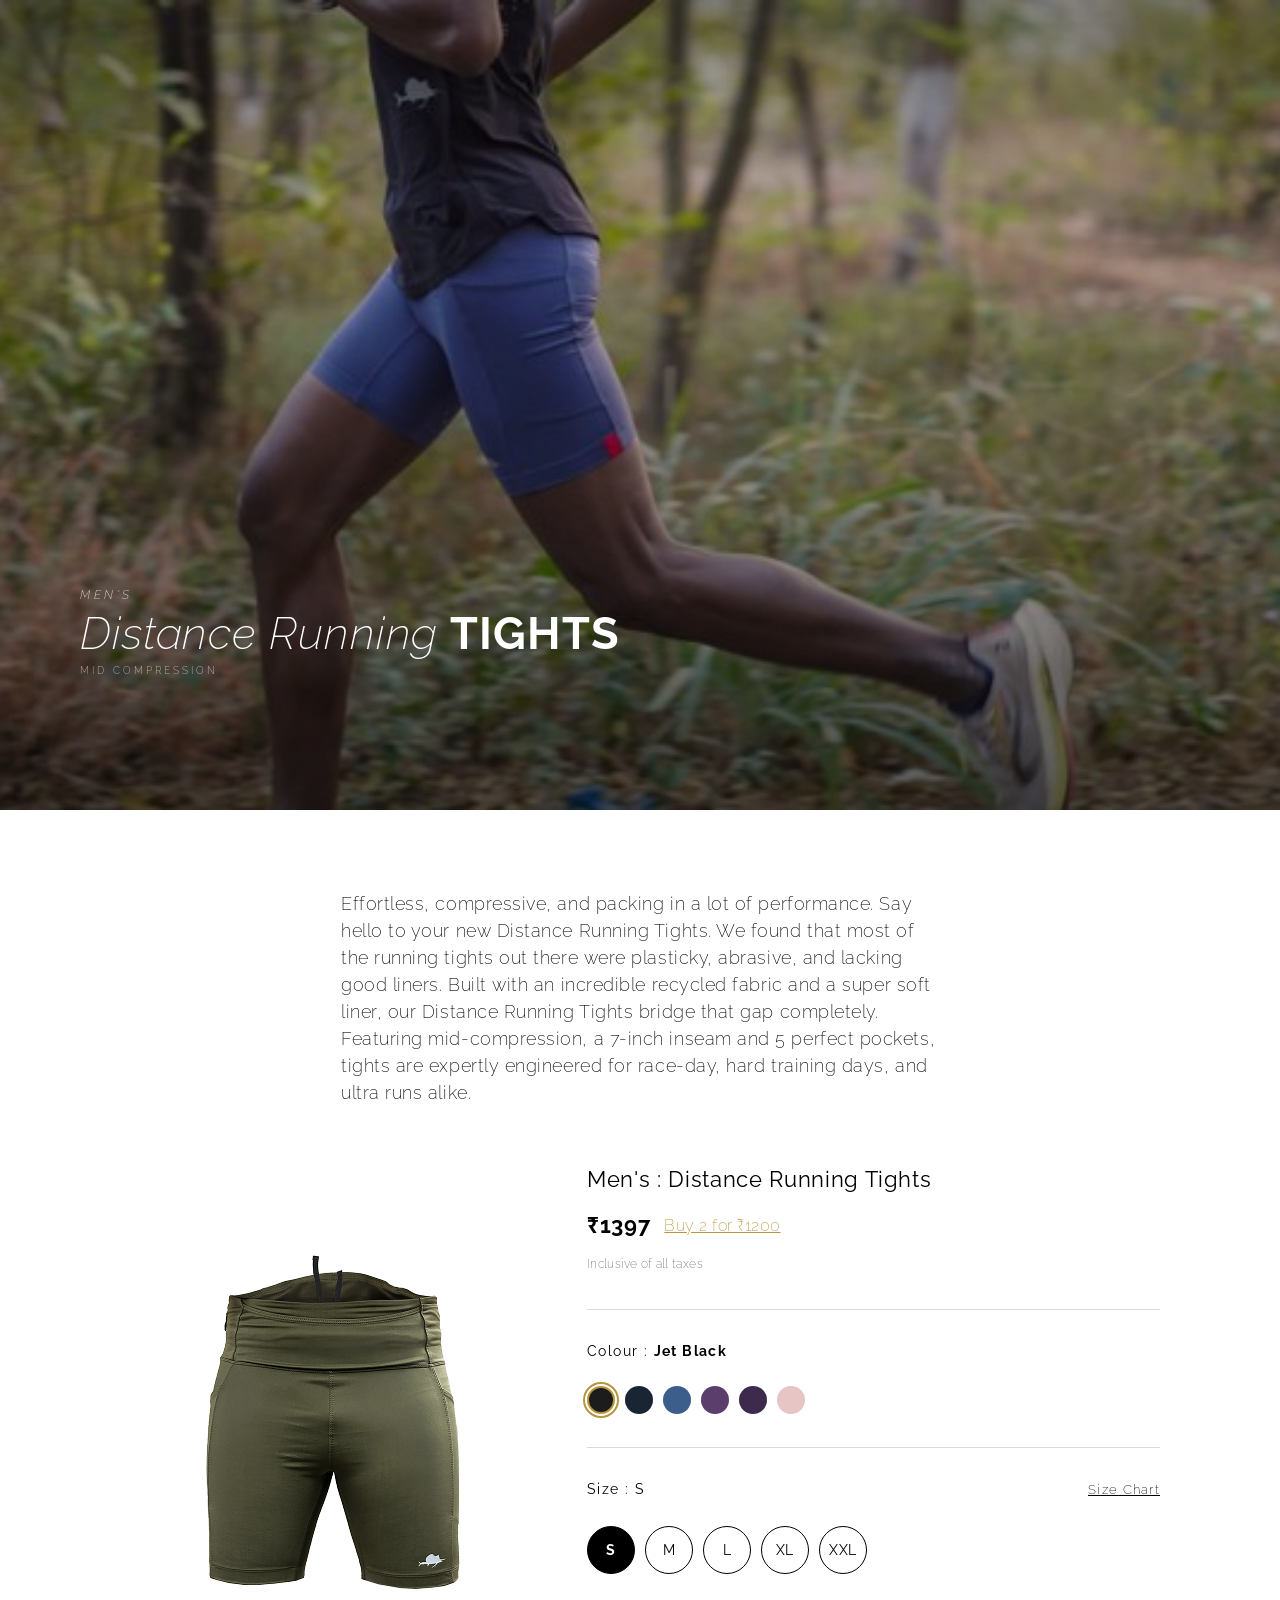
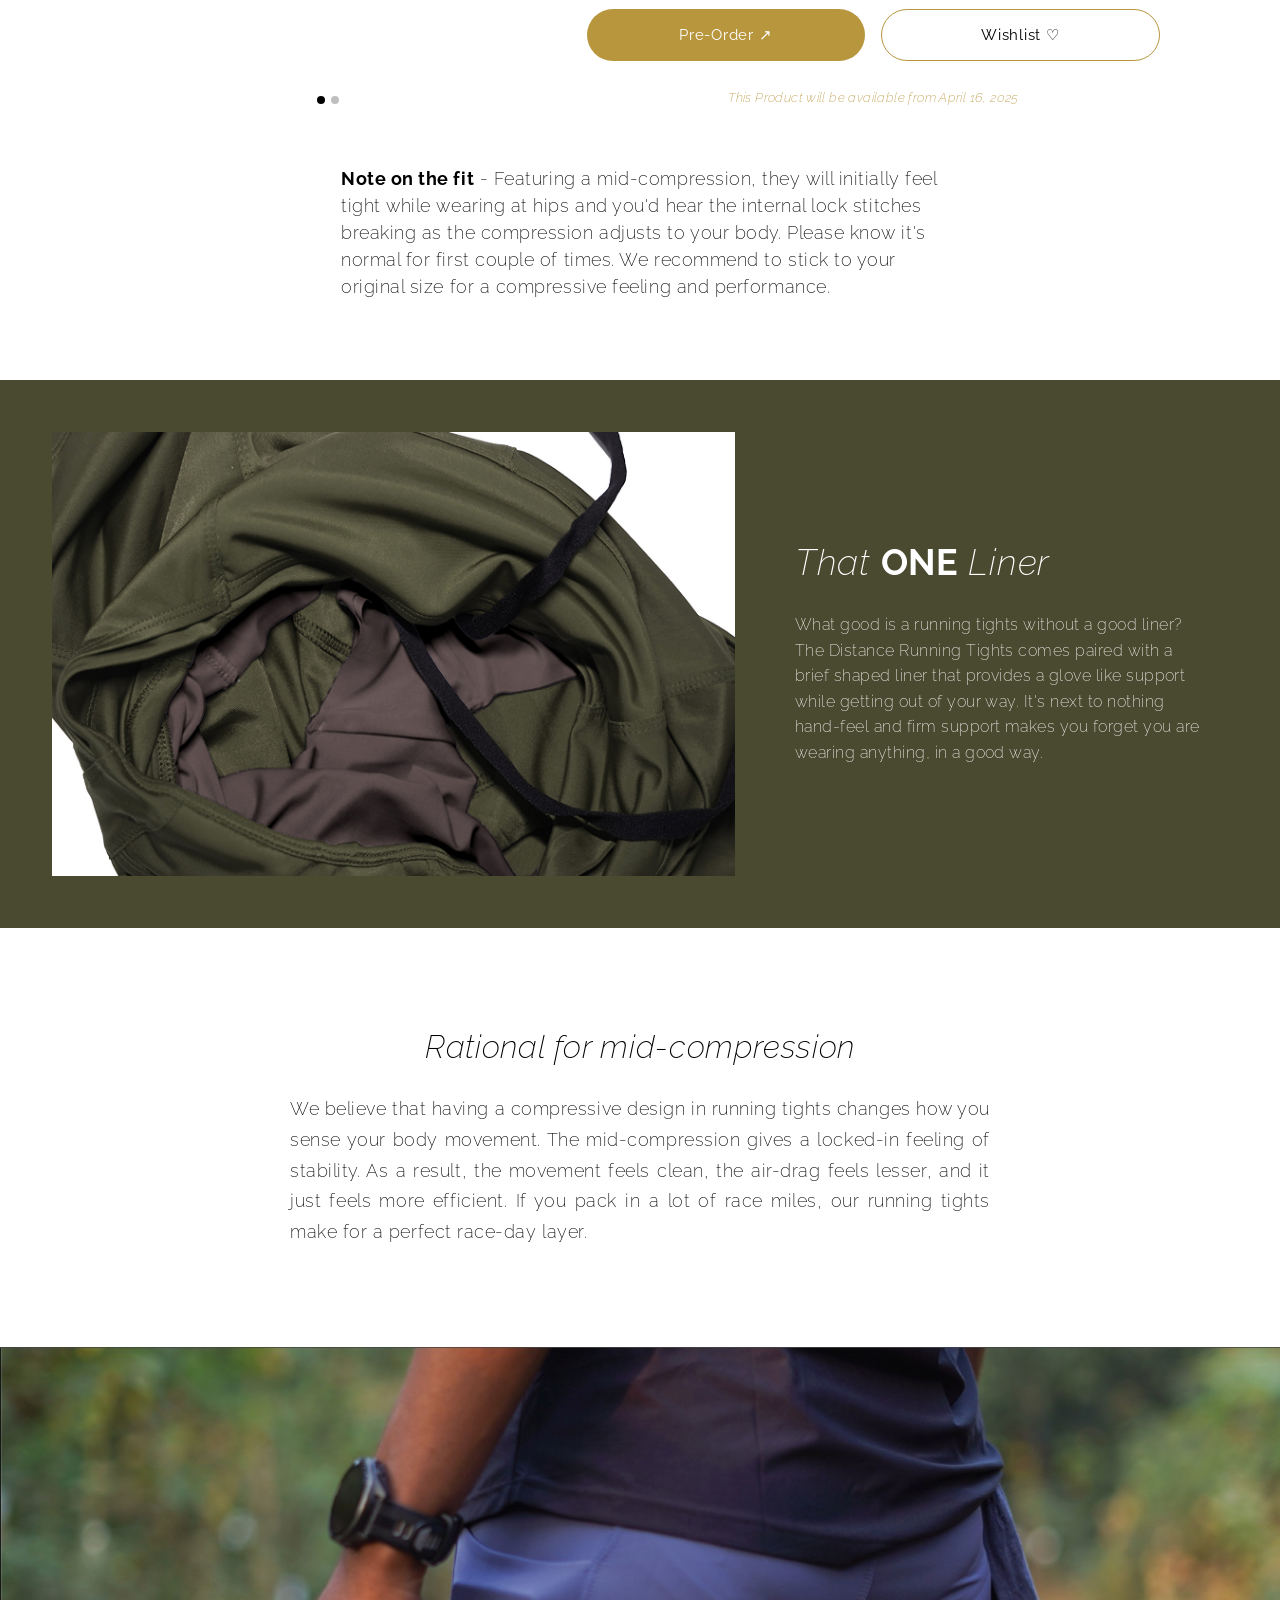
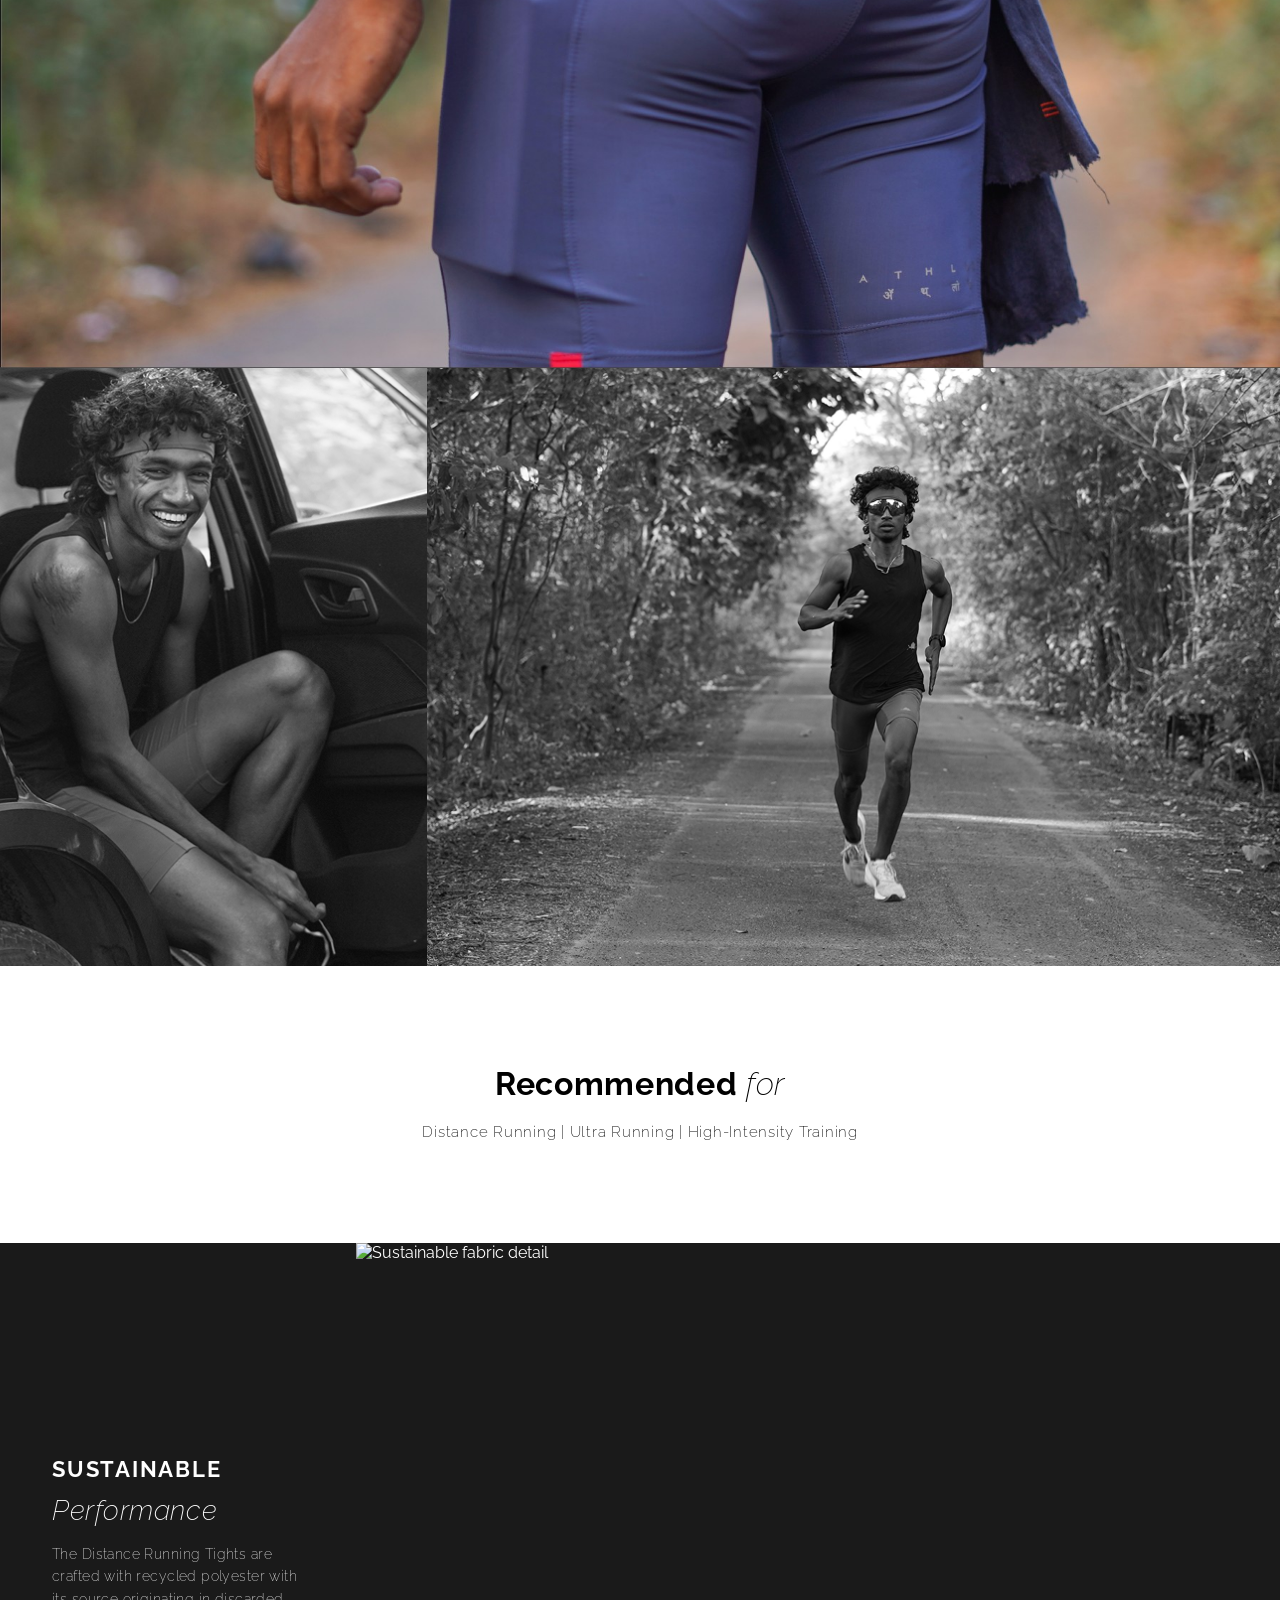
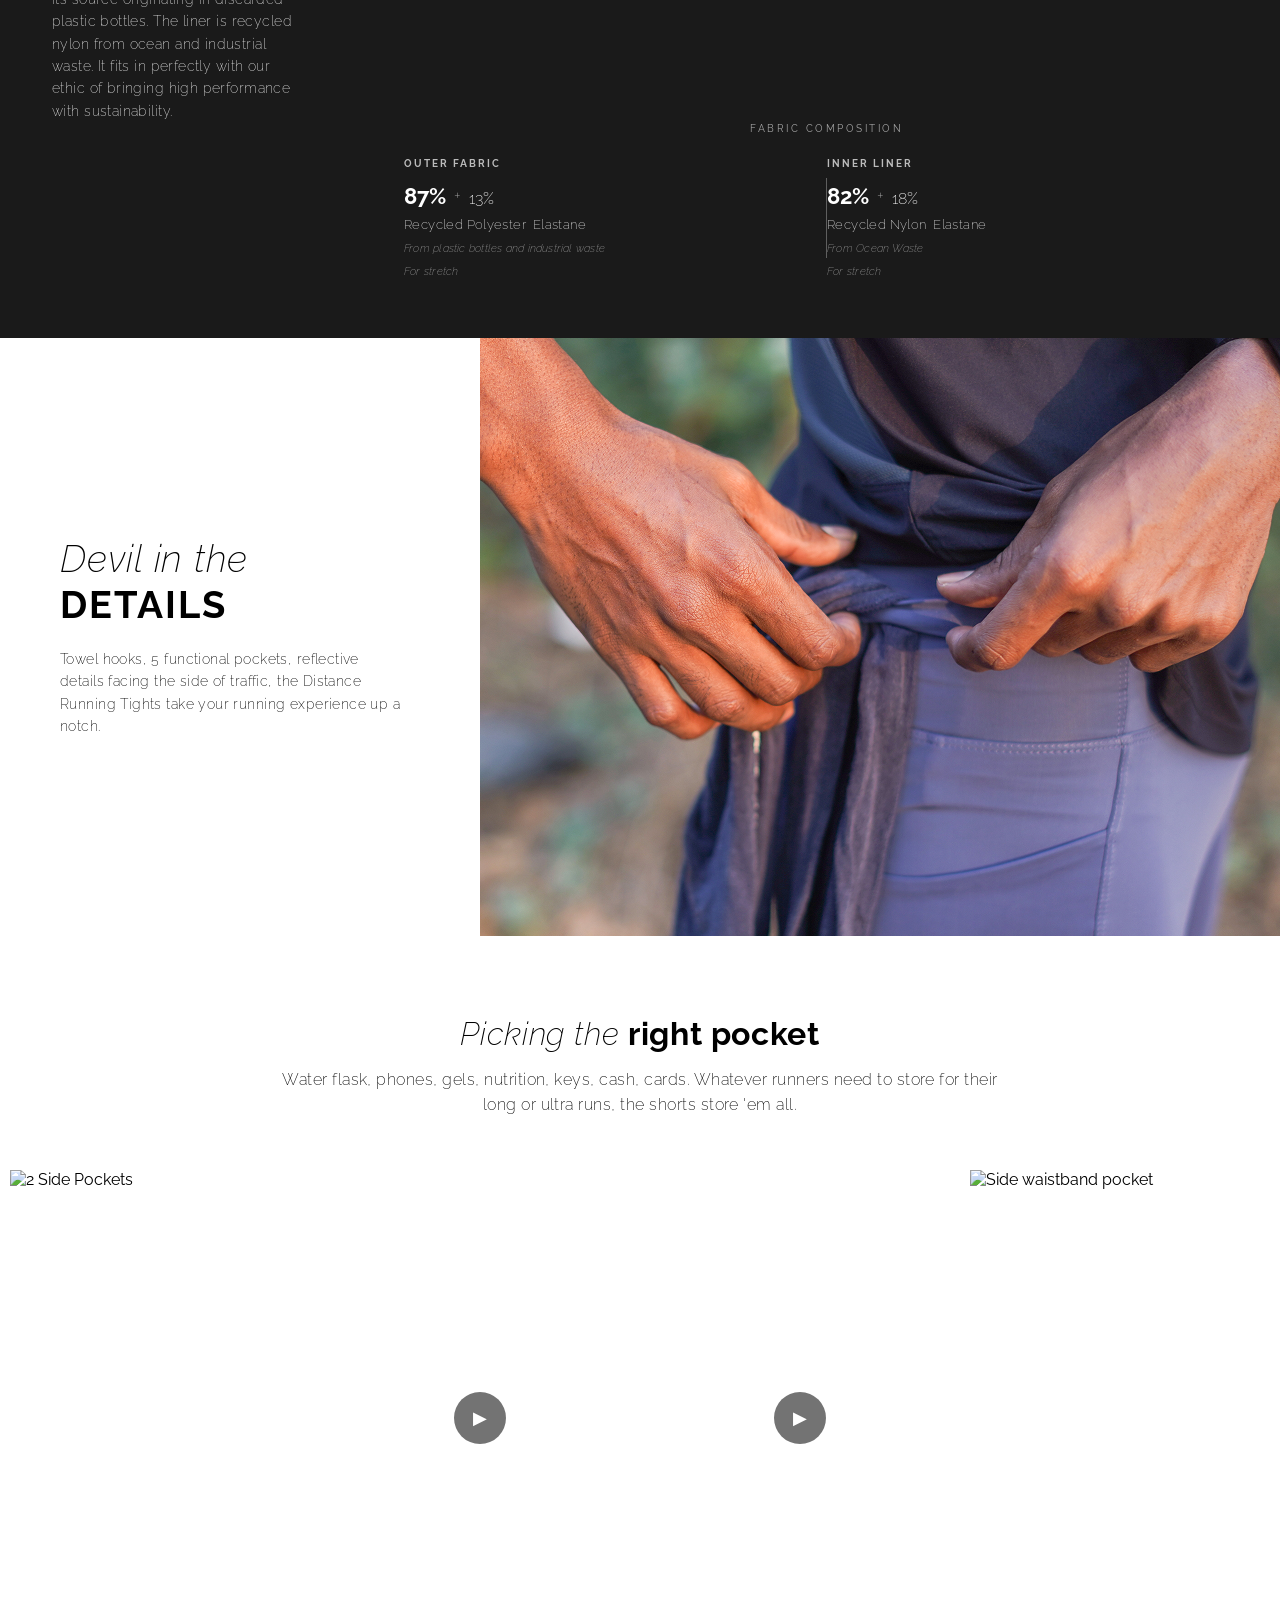
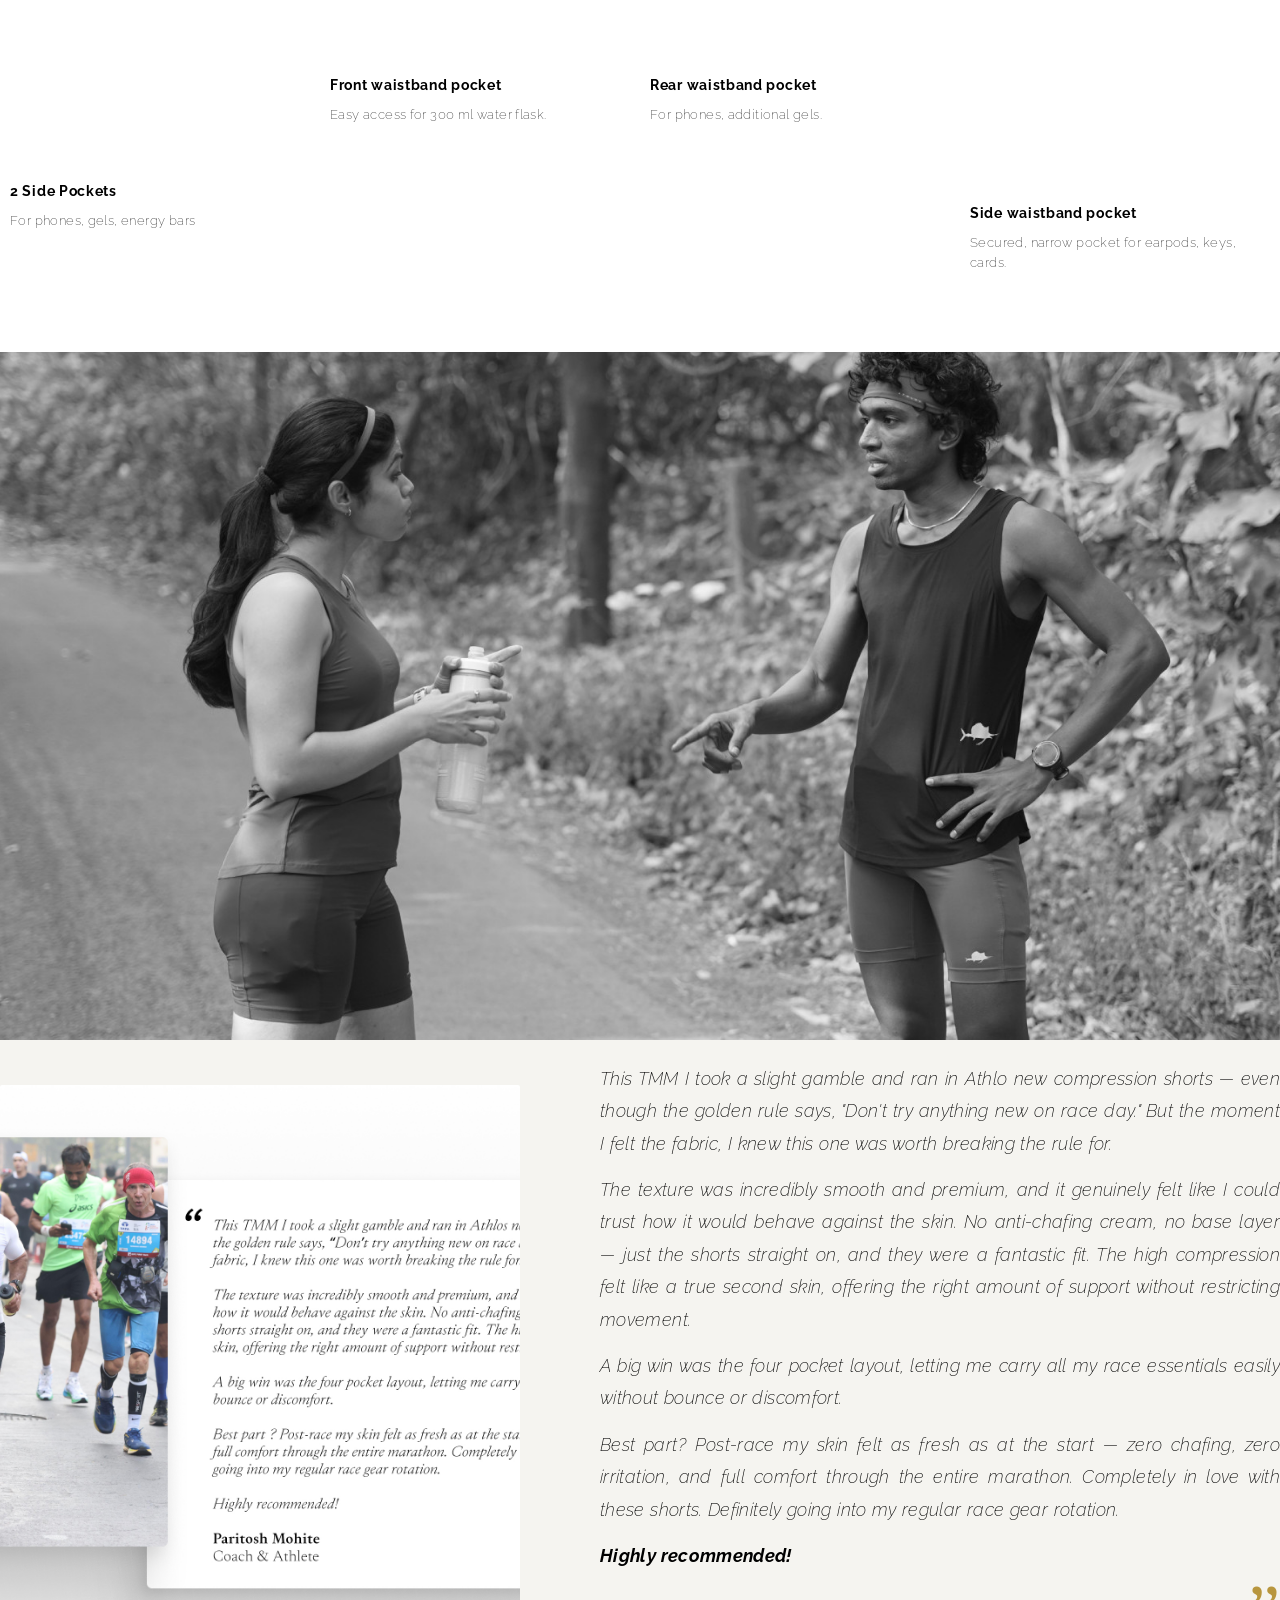
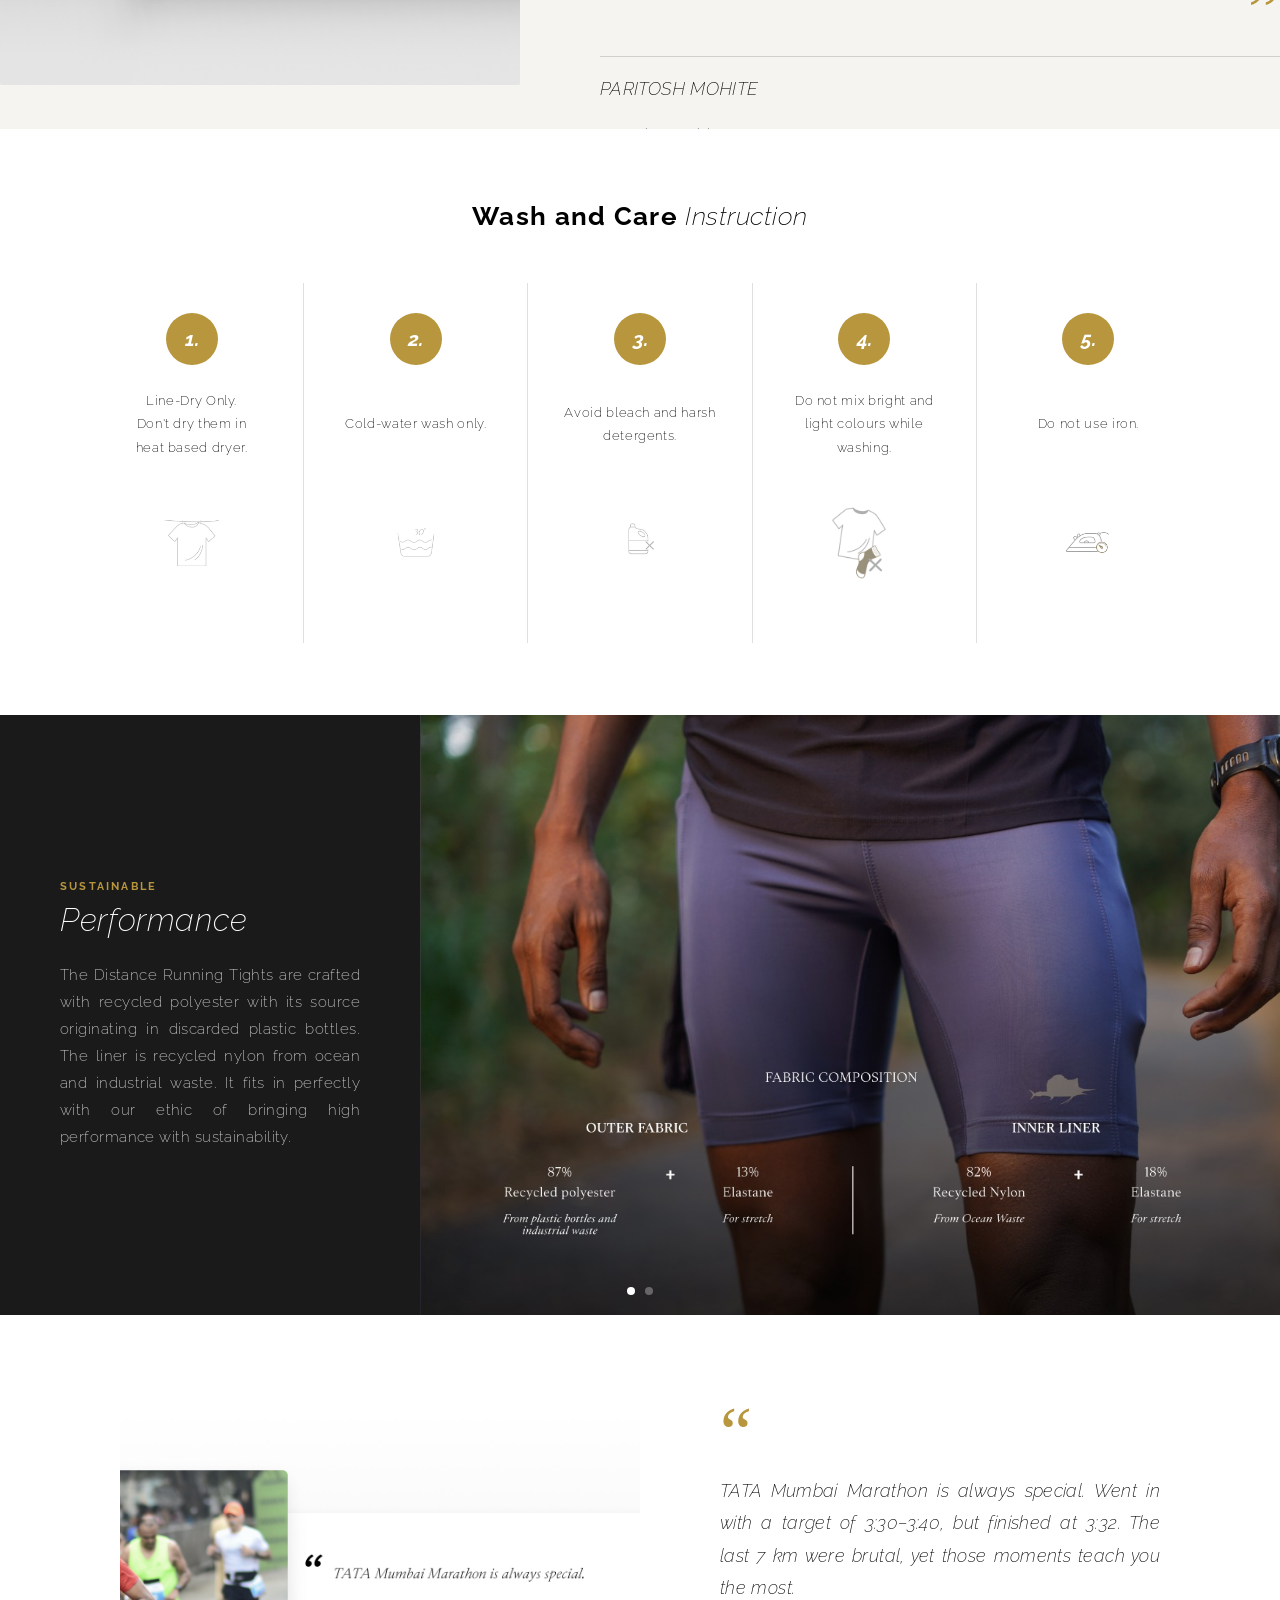
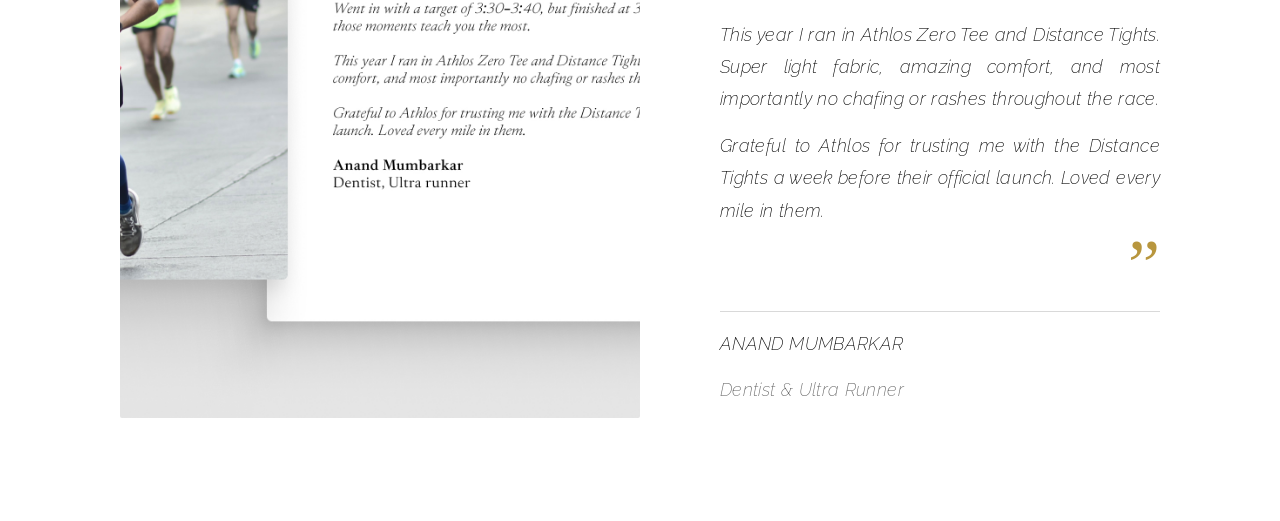
==== commit ae97c0b5: "Fix hero3 duplicate text — use liner.jpg cropped to photo only Problem: hero3.jpg was Frame 17074806" ====
--- a/index.html
+++ b/index.html
@@ -118,7 +118,7 @@
         <div class="feature-container">
 
             <div class="feature-image">
-                <img src="hero3.jpg" alt="Liner Detail">
+                <img src="liner.jpg" alt="Liner Detail">
             </div>
 
             <div class="feature-text">
--- a/style.css
+++ b/style.css
@@ -484,7 +484,8 @@
     align-items: center;
 }
 
-/* Image — 683 × 444px, sits left with slight inset */
+/* Image — 683 × 444px, sits left with slight inset
+   liner.jpg is the mobile frame — crop top portion = liner photo only */
 .feature-image {
     flex: 0 0 683px;
     height: 444px;
@@ -494,8 +495,9 @@
 
 .feature-image img {
     width: 683px;
-    height: 444px;
+    height: 683px;       /* taller than container — crop bottom text away */
     object-fit: cover;
+    object-position: center top;  /* show only the top liner photo portion */
     display: block;
 }
 
@@ -1454,8 +1456,12 @@
    ============================================= */
 @media (max-width: 768px) {
 
-    /* HERO */
-    .hero { height: 100vh; background-position: 65% center; }
+    /* HERO — swap to portrait mobile image */
+    .hero {
+        height: 100vh;
+        background-image: url("hero-mobile.jpg");
+        background-position: center center;
+    }
 
     .title {
         bottom: 12%;
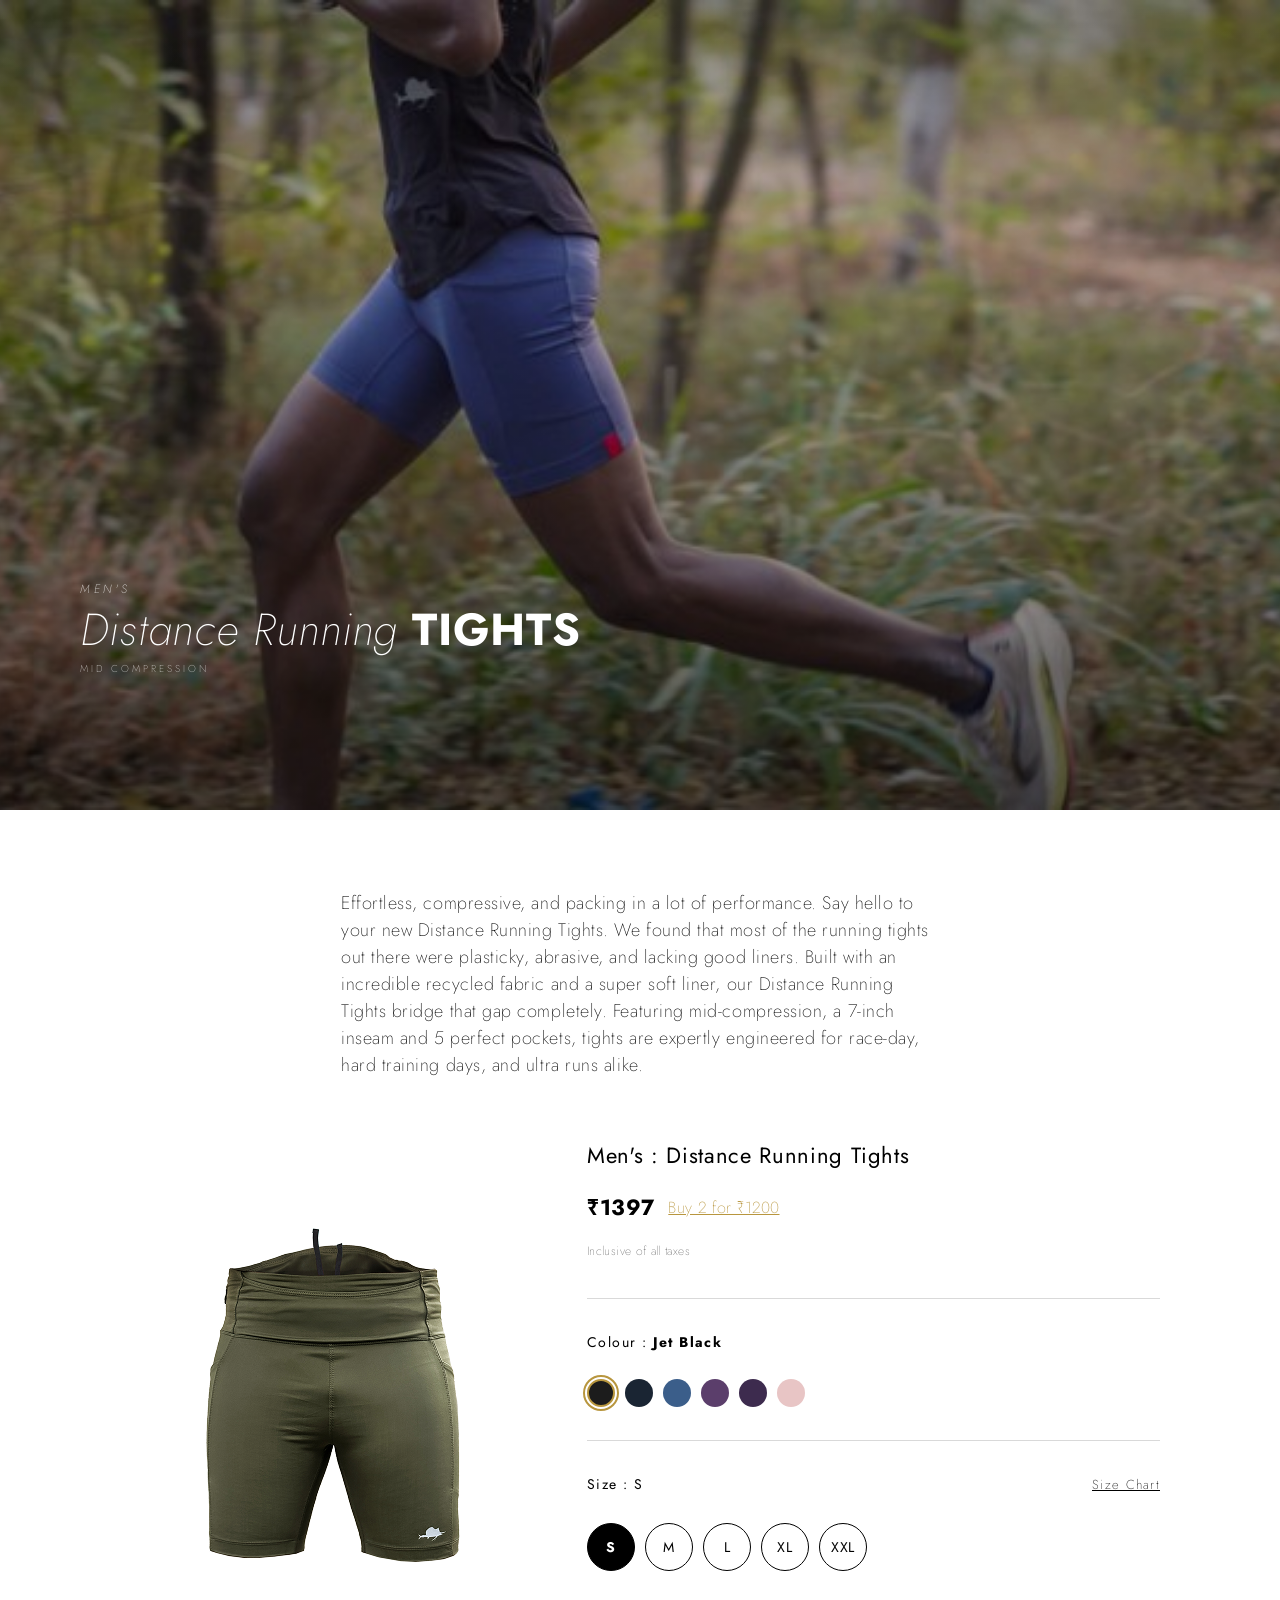
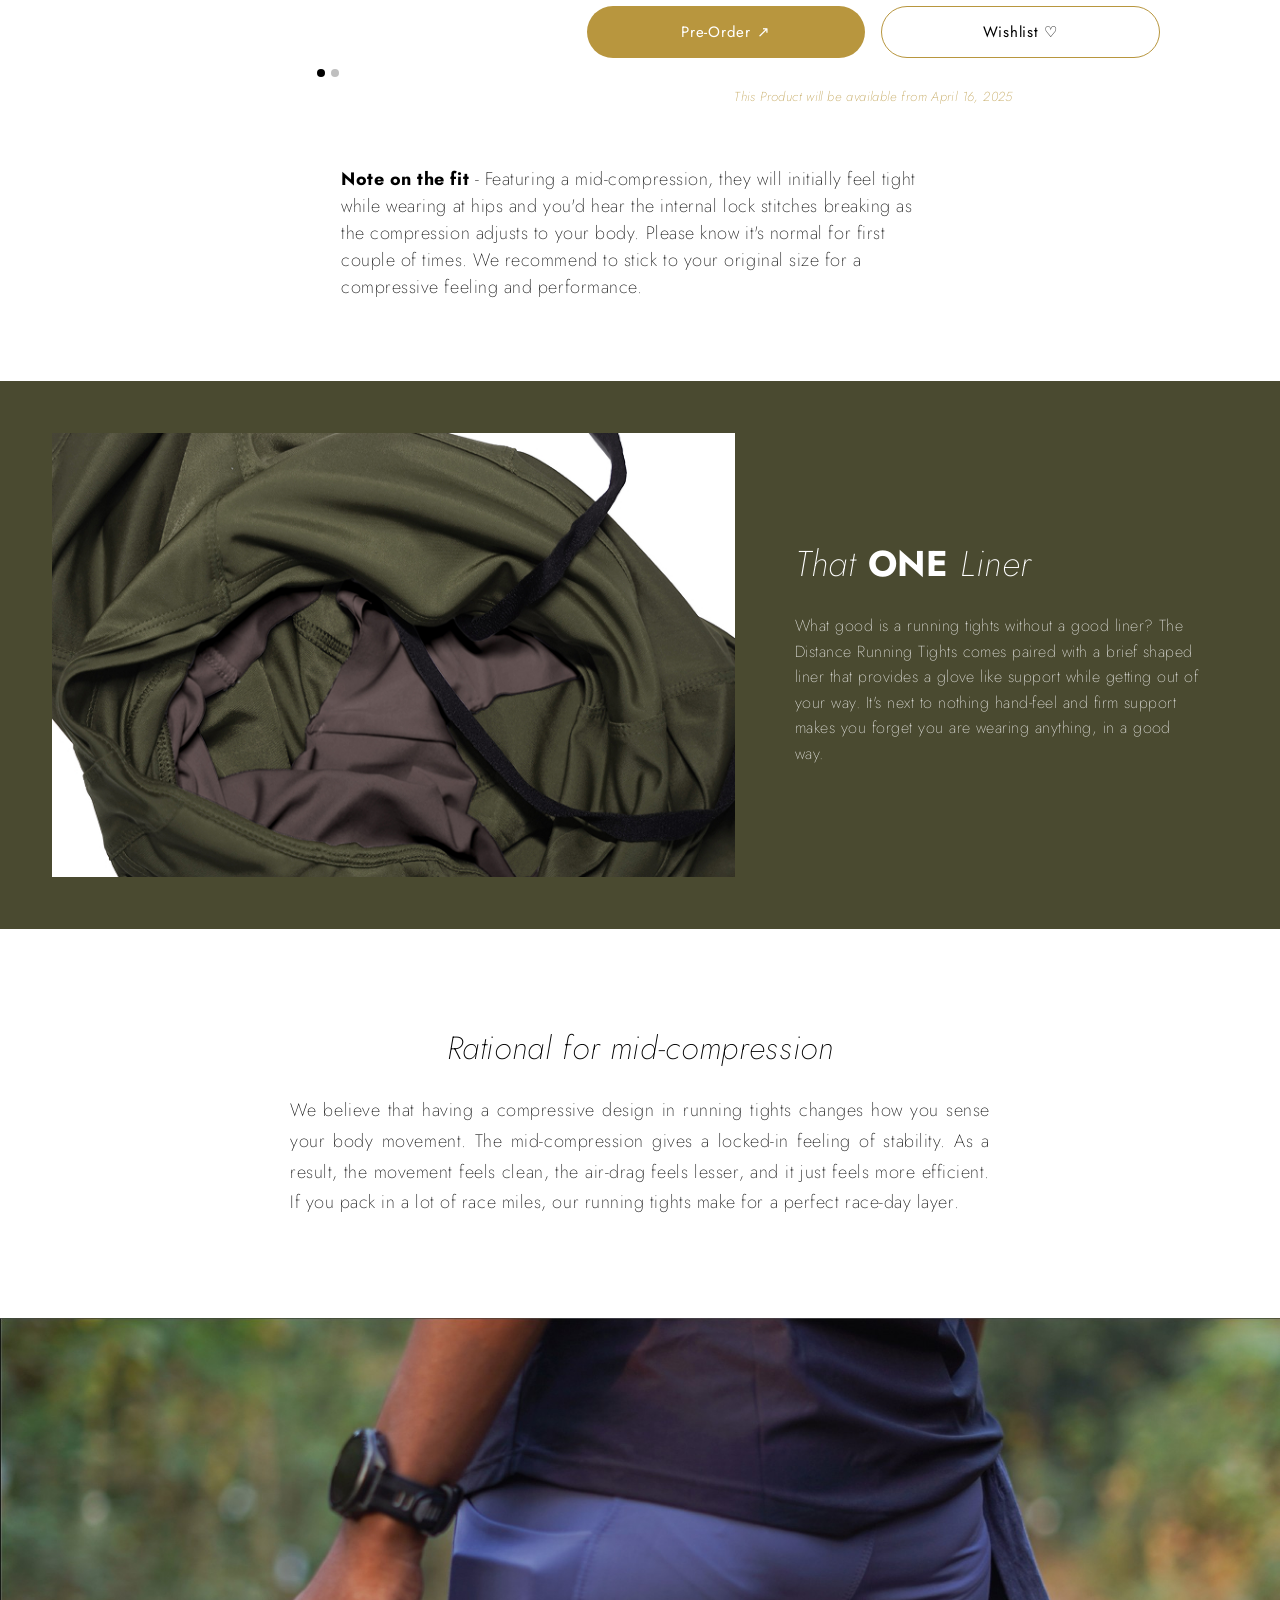
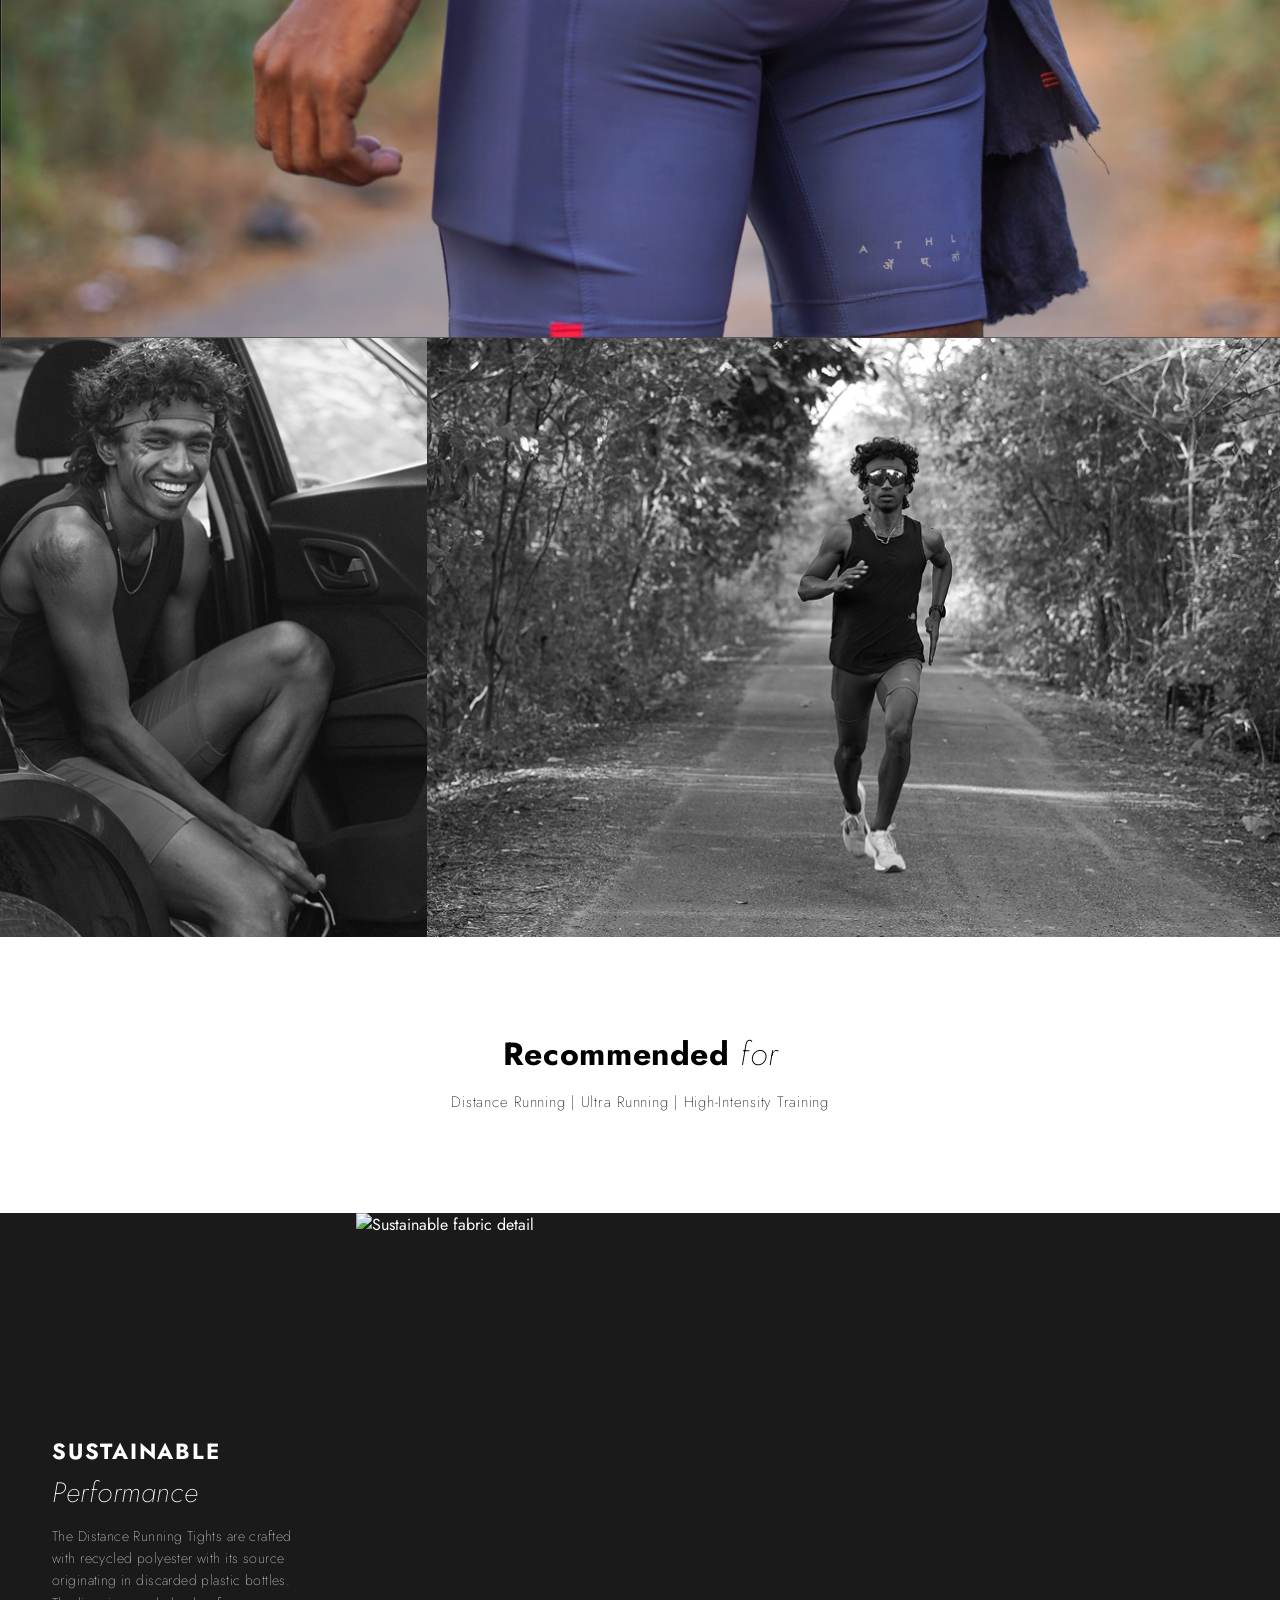
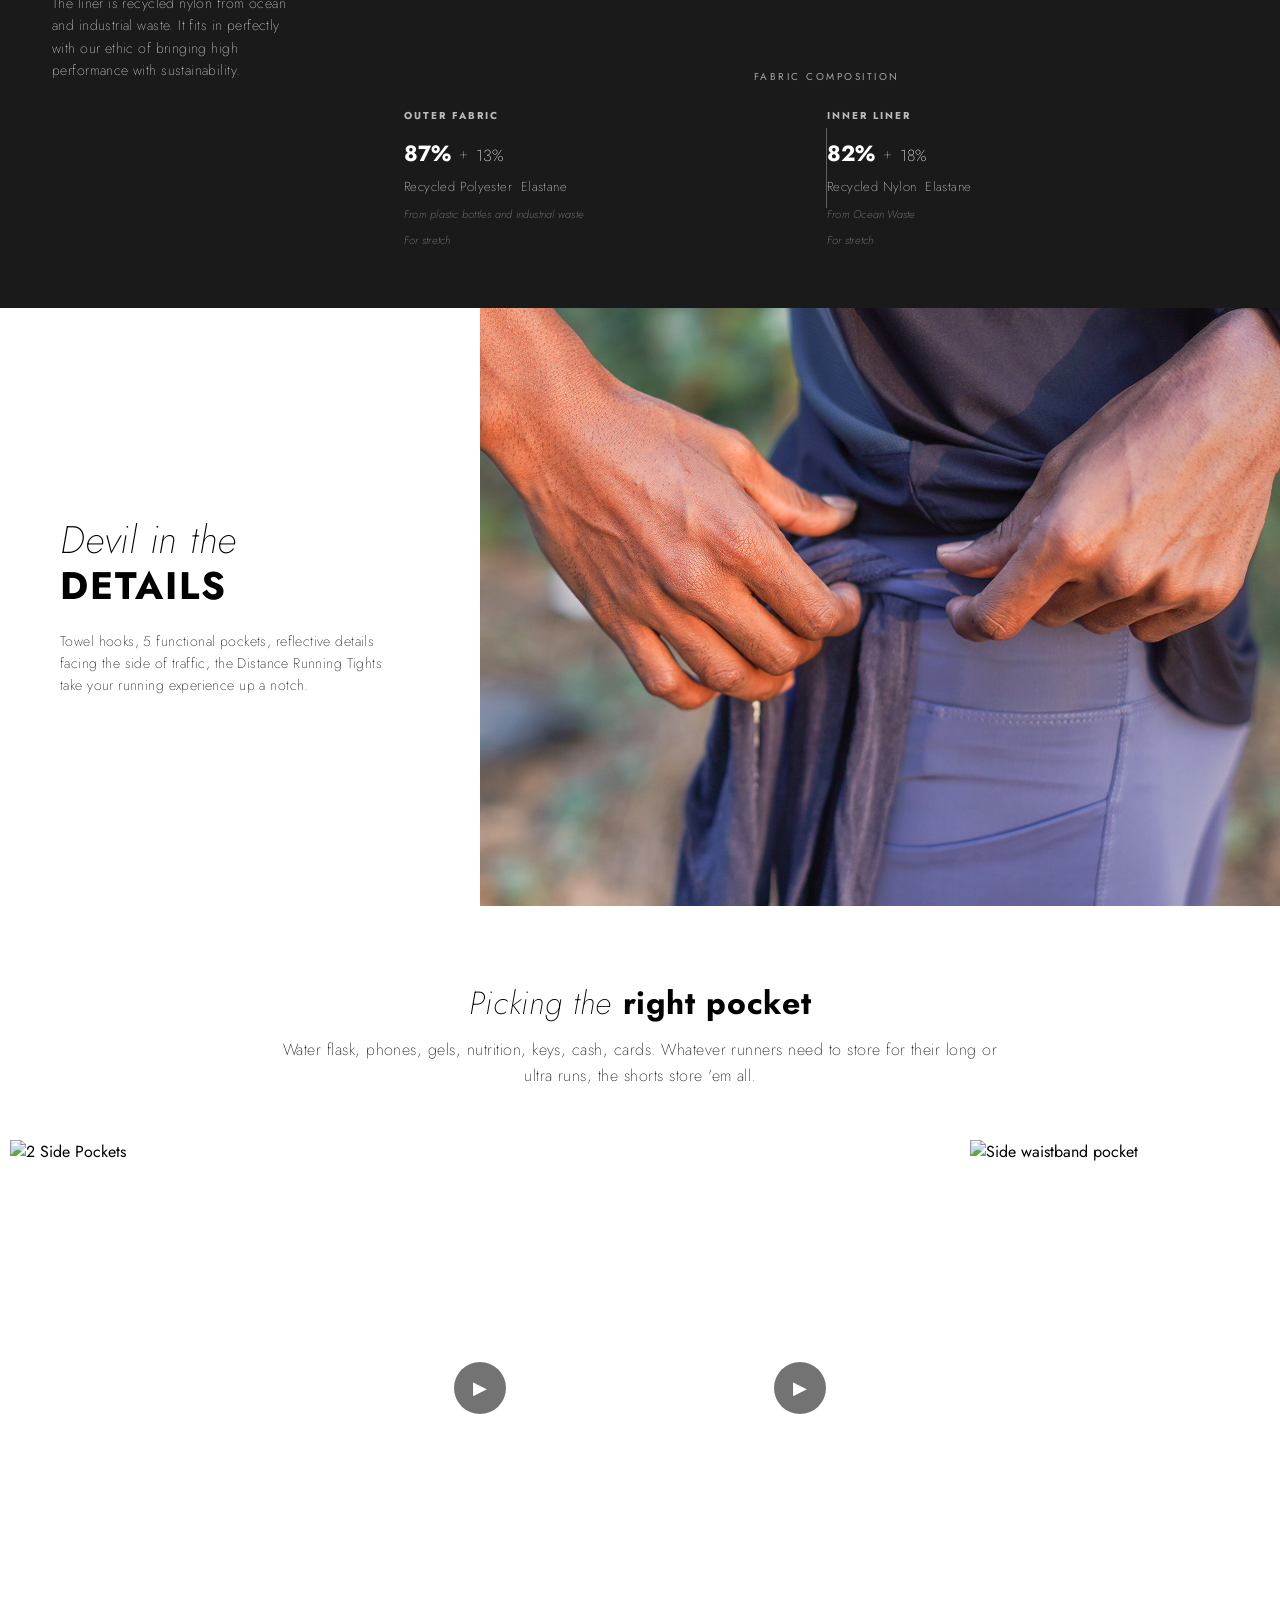
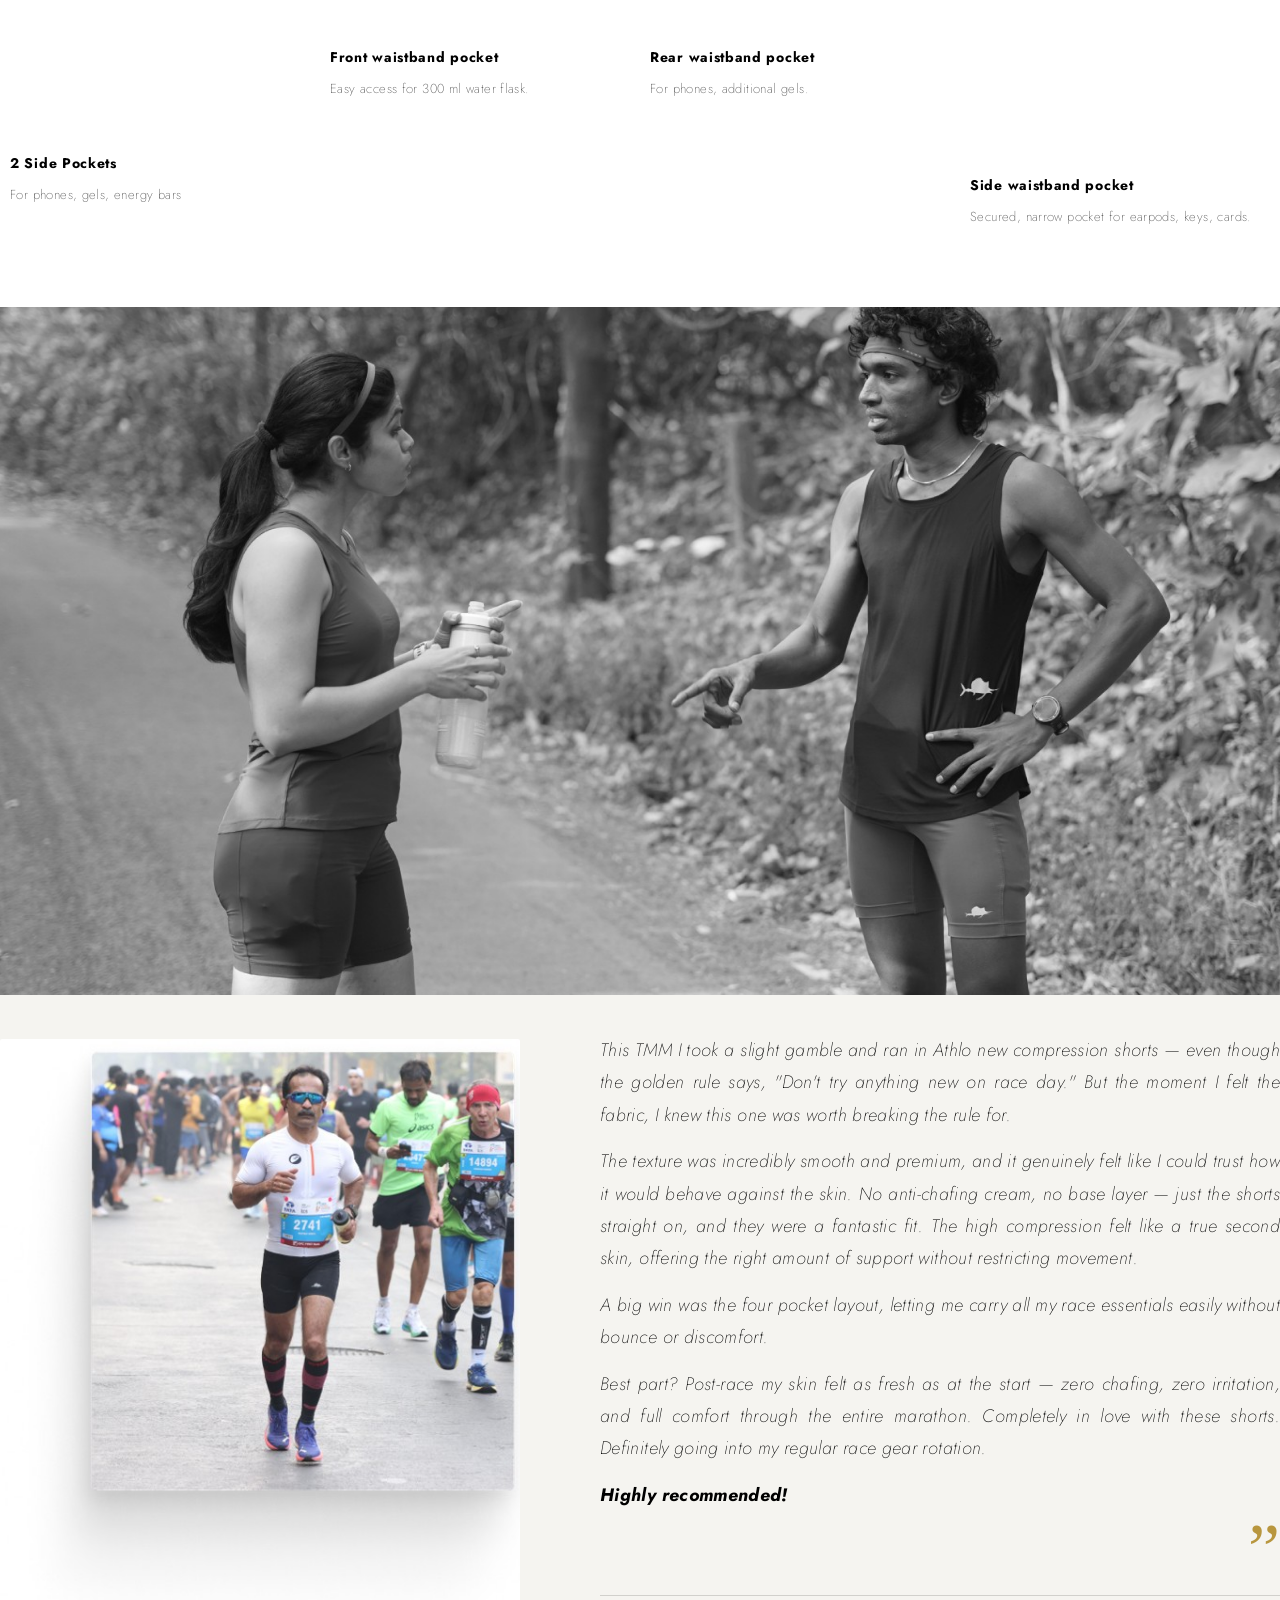
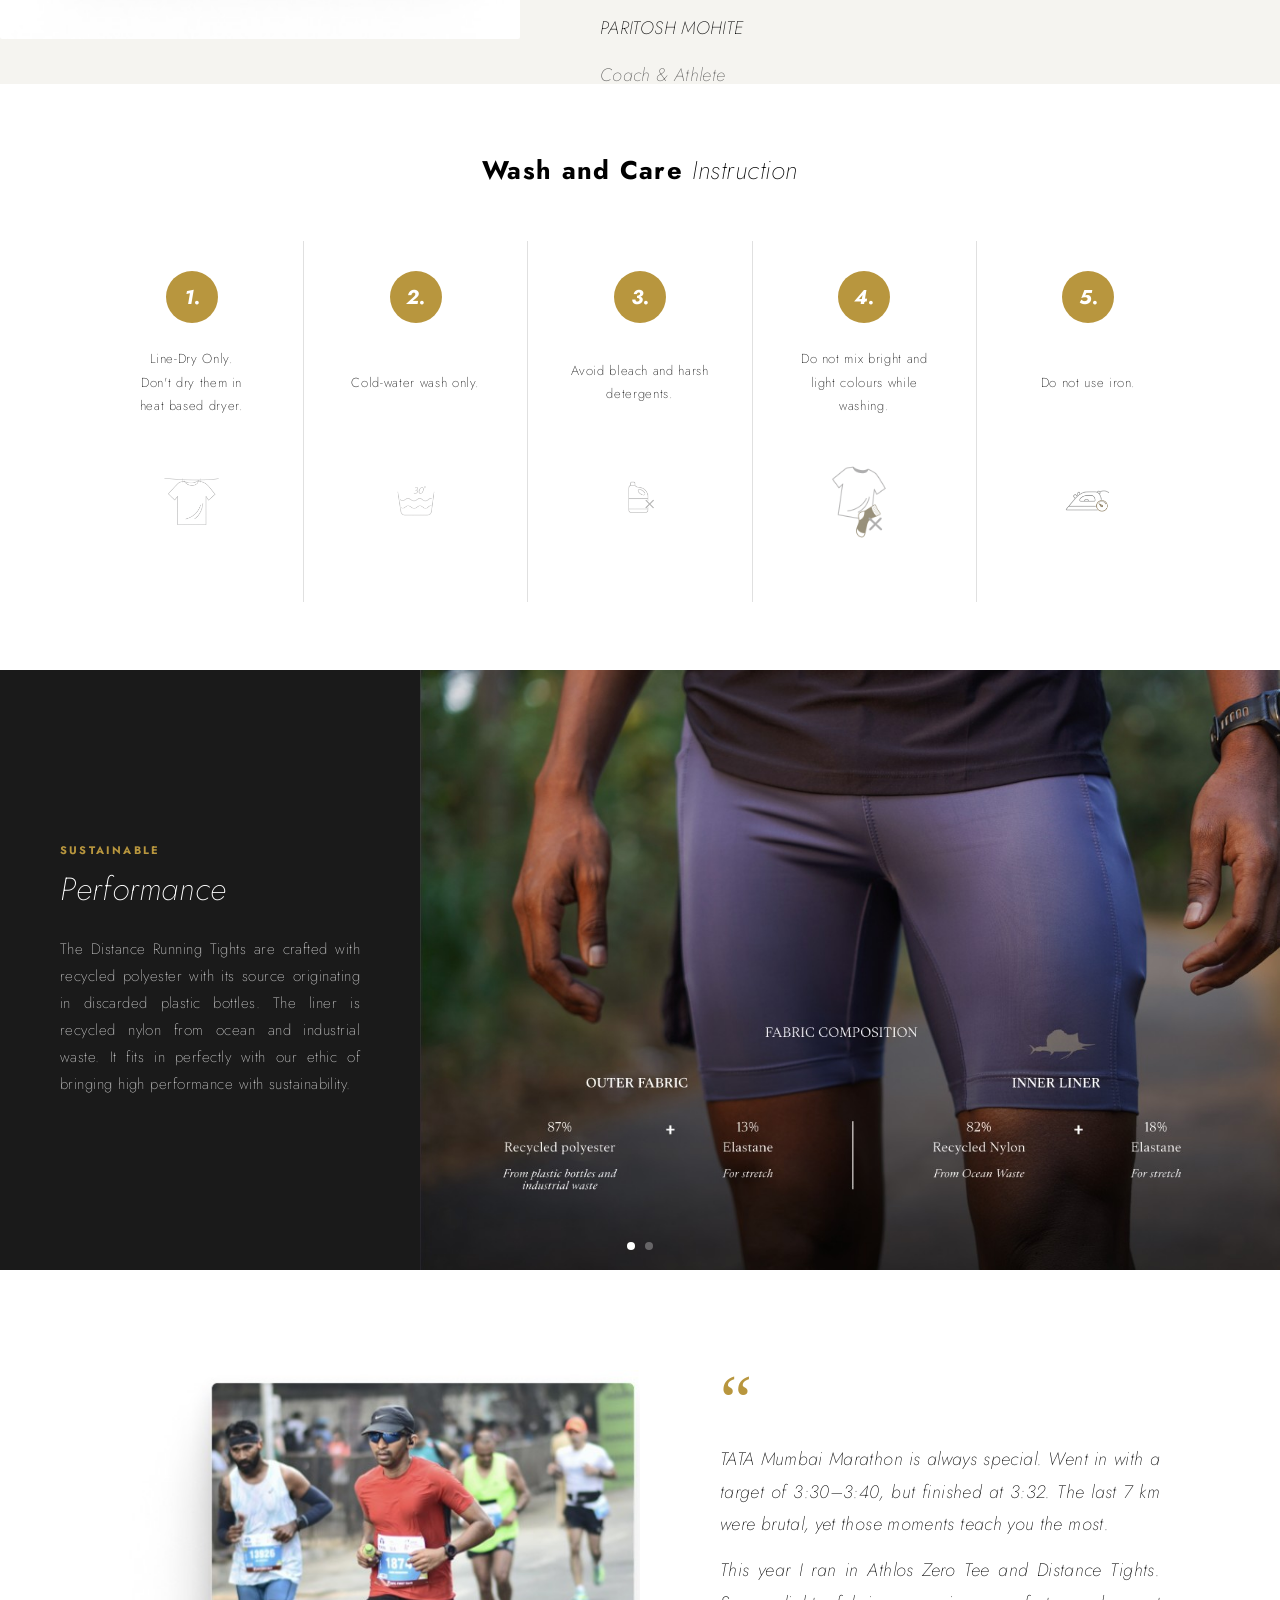
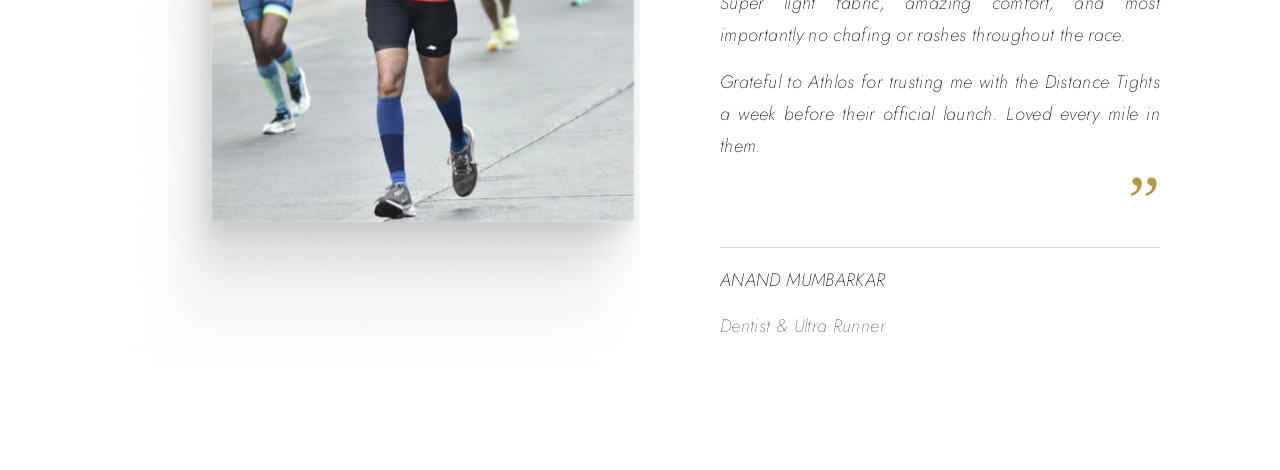
==== commit 95fa17cd: "Set Tesseract as primary font with Jost + Raleway fallbacks - Font chain: 'Tesseract' → 'Jost' → 'Ra" ====
--- a/index.html
+++ b/index.html
@@ -8,7 +8,7 @@
     <!-- Raleway — official substitute for Tesseract (geometric sans-serif) -->
     <link rel="preconnect" href="https://fonts.googleapis.com">
     <link rel="preconnect" href="https://fonts.gstatic.com" crossorigin>
-    <link href="https://fonts.googleapis.com/css2?family=Raleway:ital,wght@0,200;0,400;0,700;1,200;1,400;1,700&display=swap" rel="stylesheet">
+    <link href="https://fonts.googleapis.com/css2?family=Jost:ital,wght@0,200;0,300;0,400;0,700;1,200;1,300;1,400;1,700&family=Raleway:ital,wght@0,200;0,400;0,700;1,200;1,400;1,700&display=swap" rel="stylesheet">
     <link rel="stylesheet" href="style.css">
 </head>
 
--- a/style.css
+++ b/style.css
@@ -4,7 +4,38 @@
    Primary gold: #B8963E
    ============================================= */
 
-@import url('https://fonts.googleapis.com/css2?family=Raleway:ital,wght@0,200;0,400;0,700;1,200;1,400;1,700&display=swap');
+/* Tesseract = official Athlos brand font (load via @font-face when files available)
+   Jost      = nearest free substitute — same geometric sans-serif DNA
+   Raleway   = final fallback                                               */
+
+/* ── @font-face: uncomment and fill in path when font files are available ──
+@font-face {
+    font-family: 'Tesseract';
+    src: url('Tesseract-ExtraLight.woff2') format('woff2'),
+         url('Tesseract-ExtraLight.ttf')   format('truetype');
+    font-weight: 200;
+    font-style: normal;
+    font-display: swap;
+}
+@font-face {
+    font-family: 'Tesseract';
+    src: url('Tesseract-Regular.woff2') format('woff2'),
+         url('Tesseract-Regular.ttf')   format('truetype');
+    font-weight: 400;
+    font-style: normal;
+    font-display: swap;
+}
+@font-face {
+    font-family: 'Tesseract';
+    src: url('Tesseract-Bold.woff2') format('woff2'),
+         url('Tesseract-Bold.ttf')   format('truetype');
+    font-weight: 700;
+    font-style: normal;
+    font-display: swap;
+}
+── */
+
+@import url('https://fonts.googleapis.com/css2?family=Jost:ital,wght@0,200;0,300;0,400;0,700;1,200;1,300;1,400;1,700&family=Raleway:ital,wght@0,200;0,400;0,700;1,200;1,400;1,700&display=swap');
 
 /* ===== ROOT VARIABLES ===== */
 :root {
@@ -14,7 +45,7 @@
     --color-gold-light: #C9A84C;
     --color-dark-bg:    #1A1A1A;
     --color-red-dot:    #FF0000;
-    --font-primary:     'Raleway', sans-serif;
+    --font-primary:     'Tesseract', 'Jost', 'Raleway', sans-serif;
     --gap-xs:  15px;
     --gap-sm:  24px;
     --gap-md:  52px;
@@ -34,7 +65,7 @@
 }
 
 body {
-    font-family: 'Raleway', sans-serif;
+    font-family: 'Tesseract', 'Jost', 'Raleway', sans-serif;
     background-color: #FFFFFF;
     color: #000000;
 }
@@ -80,7 +111,7 @@
 
 /* "MEN'S" */
 .title .category {
-    font-family: 'Raleway', sans-serif;
+    font-family: 'Tesseract', 'Jost', 'Raleway', sans-serif;
     font-weight: 200;
     font-style: italic;
     font-size: 12px;
@@ -92,7 +123,7 @@
 
 /* "Distance Running TIGHTS" */
 .title h1 {
-    font-family: 'Raleway', sans-serif;
+    font-family: 'Tesseract', 'Jost', 'Raleway', sans-serif;
     font-size: 48px;
     font-weight: 200;
     font-style: italic;
@@ -110,7 +141,7 @@
 
 /* "MID COMPRESSION" */
 .title .subtitle {
-    font-family: 'Raleway', sans-serif;
+    font-family: 'Tesseract', 'Jost', 'Raleway', sans-serif;
     font-weight: 200;
     font-size: 10px;
     letter-spacing: 0.3em;
@@ -156,7 +187,7 @@
     width: 598px;
     max-width: 100%;
     margin: 0 auto 60px;
-    font-family: 'Raleway', sans-serif;
+    font-family: 'Tesseract', 'Jost', 'Raleway', sans-serif;
     font-weight: 200;
     font-size: 18px;
     line-height: 1.5;
@@ -219,7 +250,7 @@
 
 /* Product name */
 .right-side h2 {
-    font-family: 'Raleway', sans-serif;
+    font-family: 'Tesseract', 'Jost', 'Raleway', sans-serif;
     font-weight: 400;
     font-size: 22px;
     letter-spacing: 0.03em;
@@ -236,7 +267,7 @@
 }
 
 .main-price {
-    font-family: 'Raleway', sans-serif;
+    font-family: 'Tesseract', 'Jost', 'Raleway', sans-serif;
     font-weight: 700;
     font-size: 22px;
     letter-spacing: 0.03em;
@@ -244,7 +275,7 @@
 }
 
 .offer {
-    font-family: 'Raleway', sans-serif;
+    font-family: 'Tesseract', 'Jost', 'Raleway', sans-serif;
     font-weight: 200;
     font-size: 16px;
     letter-spacing: 0.03em;
@@ -253,7 +284,7 @@
 }
 
 .tax {
-    font-family: 'Raleway', sans-serif;
+    font-family: 'Tesseract', 'Jost', 'Raleway', sans-serif;
     font-weight: 200;
     font-size: 12px;
     letter-spacing: 0.03em;
@@ -275,7 +306,7 @@
 }
 
 h4 {
-    font-family: 'Raleway', sans-serif;
+    font-family: 'Tesseract', 'Jost', 'Raleway', sans-serif;
     font-weight: 400;
     font-size: 14px;
     letter-spacing: 0.1em;
@@ -324,7 +355,7 @@
     gap: 20px;
     align-items: center;
     margin-bottom: 14px;
-    font-family: 'Raleway', sans-serif;
+    font-family: 'Tesseract', 'Jost', 'Raleway', sans-serif;
     font-weight: 400;
     font-size: 14px;
     letter-spacing: 0.1em;
@@ -332,7 +363,7 @@
 }
 
 .size-header a {
-    font-family: 'Raleway', sans-serif;
+    font-family: 'Tesseract', 'Jost', 'Raleway', sans-serif;
     font-weight: 200;
     font-size: 13px;
     letter-spacing: 0.1em;
@@ -355,7 +386,7 @@
     border: 1px solid #000000;
     background-color: transparent;
     cursor: pointer;
-    font-family: 'Raleway', sans-serif;
+    font-family: 'Tesseract', 'Jost', 'Raleway', sans-serif;
     font-weight: 400;
     font-size: 14px;
     letter-spacing: 0.05em;
@@ -395,7 +426,7 @@
     border: none;
     border-radius: 30px;
     cursor: pointer;
-    font-family: 'Raleway', sans-serif;
+    font-family: 'Tesseract', 'Jost', 'Raleway', sans-serif;
     font-weight: 400;
     font-size: 15px;
     letter-spacing: 0.05em;
@@ -418,7 +449,7 @@
     border: 1.5px solid var(--color-gold);
     border-radius: 30px;
     cursor: pointer;
-    font-family: 'Raleway', sans-serif;
+    font-family: 'Tesseract', 'Jost', 'Raleway', sans-serif;
     font-weight: 400;
     font-size: 15px;
     letter-spacing: 0.05em;
@@ -437,7 +468,7 @@
 /* Availability notice — Figma: gold colour, italic, centered */
 .availability {
     margin-top: 14px;
-    font-family: 'Raleway', sans-serif;
+    font-family: 'Tesseract', 'Jost', 'Raleway', sans-serif;
     font-weight: 200;
     font-size: 13px;
     font-style: italic;
@@ -451,7 +482,7 @@
     width: 598px;
     max-width: 100%;
     margin: 60px auto 0;
-    font-family: 'Raleway', sans-serif;
+    font-family: 'Tesseract', 'Jost', 'Raleway', sans-serif;
     font-weight: 200;
     font-size: 18px;
     line-height: 1.5;
@@ -519,7 +550,7 @@
    "ONE"  = bold weight 700 upright
    "Liner"= italic weight 200 */
 .feature-text h2 {
-    font-family: 'Raleway', sans-serif;
+    font-family: 'Tesseract', 'Jost', 'Raleway', sans-serif;
     font-weight: 200;
     font-style: italic;
     font-size: 32px;
@@ -535,7 +566,7 @@
 }
 
 .feature-text p {
-    font-family: 'Raleway', sans-serif;
+    font-family: 'Tesseract', 'Jost', 'Raleway', sans-serif;
     font-weight: 200;
     font-size: 16px;
     line-height: 1.6;
@@ -560,7 +591,7 @@
 }
 
 .content h1 {
-    font-family: 'Raleway', sans-serif;
+    font-family: 'Tesseract', 'Jost', 'Raleway', sans-serif;
     font-weight: 200;
     font-style: italic;
     font-size: 32px;
@@ -575,7 +606,7 @@
 }
 
 .content p {
-    font-family: 'Raleway', sans-serif;
+    font-family: 'Tesseract', 'Jost', 'Raleway', sans-serif;
     font-weight: 200;
     font-size: 18px;
     line-height: 1.7;
@@ -635,12 +666,13 @@
 /* Centre the 458px content block */
 .recommended {
     width: 458px;
+    max-width: 100%;
     margin: 0 auto;
 }
 
 /* "Recommended" bold + "for" italic — gap between heading and sub is part of 103px total */
 .recommended h2 {
-    font-family: 'Raleway', sans-serif;
+    font-family: 'Tesseract', 'Jost', 'Raleway', sans-serif;
     font-weight: 700;          /* "Recommended" is bold */
     font-style: normal;
     font-size: 36px;
@@ -657,7 +689,7 @@
 
 /* "Distance Running | Ultra Running | High-Intensity Training" */
 .recommended p {
-    font-family: 'Raleway', sans-serif;
+    font-family: 'Tesseract', 'Jost', 'Raleway', sans-serif;
     font-weight: 200;
     font-size: 15px;
     letter-spacing: 0.05em;
@@ -700,7 +732,7 @@
 
 /* "SUSTAINABLE" — uppercase bold */
 .sus-heading {
-    font-family: 'Raleway', sans-serif;
+    font-family: 'Tesseract', 'Jost', 'Raleway', sans-serif;
     font-size: 22px;
     letter-spacing: 0.08em;
     font-weight: 700;
@@ -712,7 +744,7 @@
 
 /* "Performance" — italic light */
 .sus-sub {
-    font-family: 'Raleway', sans-serif;
+    font-family: 'Tesseract', 'Jost', 'Raleway', sans-serif;
     font-weight: 200;
     font-style: italic;
     font-size: 28px;
@@ -725,7 +757,7 @@
 .sus-sub em { font-style: italic; }
 
 .sus-copy {
-    font-family: 'Raleway', sans-serif;
+    font-family: 'Tesseract', 'Jost', 'Raleway', sans-serif;
     font-weight: 200;
     font-size: 14px;
     line-height: 1.6;
@@ -761,7 +793,7 @@
 }
 
 .fabric-overlay-label {
-    font-family: 'Raleway', sans-serif;
+    font-family: 'Tesseract', 'Jost', 'Raleway', sans-serif;
     font-size: 10px;
     letter-spacing: 0.25em;
     font-weight: 400;
@@ -794,7 +826,7 @@
 }
 
 .fabric-col-label {
-    font-family: 'Raleway', sans-serif;
+    font-family: 'Tesseract', 'Jost', 'Raleway', sans-serif;
     font-size: 10px;
     letter-spacing: 0.2em;
     font-weight: 700;
@@ -810,14 +842,14 @@
 }
 
 .fabric-pct {
-    font-family: 'Raleway', sans-serif;
+    font-family: 'Tesseract', 'Jost', 'Raleway', sans-serif;
     font-weight: 700;
     font-size: 22px;
     color: white;
 }
 
 .fabric-plus {
-    font-family: 'Raleway', sans-serif;
+    font-family: 'Tesseract', 'Jost', 'Raleway', sans-serif;
     font-weight: 200;
     font-size: 16px;
     opacity: 0.6;
@@ -825,14 +857,14 @@
 }
 
 .fabric-pct2 {
-    font-family: 'Raleway', sans-serif;
+    font-family: 'Tesseract', 'Jost', 'Raleway', sans-serif;
     font-weight: 200;
     font-size: 16px;
     color: white;
 }
 
 .fabric-material {
-    font-family: 'Raleway', sans-serif;
+    font-family: 'Tesseract', 'Jost', 'Raleway', sans-serif;
     font-size: 13px;
     font-weight: 200;
     opacity: 0.85;
@@ -841,7 +873,7 @@
 }
 
 .fabric-source {
-    font-family: 'Raleway', sans-serif;
+    font-family: 'Tesseract', 'Jost', 'Raleway', sans-serif;
     font-size: 11px;
     font-weight: 200;
     font-style: italic;
@@ -876,7 +908,7 @@
    "Devil in the" = italic weight 200
    "DETAILS"      = bold weight 700 uppercase */
 .devil-text h2 {
-    font-family: 'Raleway', sans-serif;
+    font-family: 'Tesseract', 'Jost', 'Raleway', sans-serif;
     font-weight: 200;
     font-style: italic;
     font-size: 32px;
@@ -895,7 +927,7 @@
 }
 
 .devil-text p {
-    font-family: 'Raleway', sans-serif;
+    font-family: 'Tesseract', 'Jost', 'Raleway', sans-serif;
     font-weight: 200;
     font-size: 14px;
     line-height: 1.6;
@@ -938,7 +970,7 @@
 
 /* "Picking the" italic | "right pocket" bold */
 .pocket-header h2 {
-    font-family: 'Raleway', sans-serif;
+    font-family: 'Tesseract', 'Jost', 'Raleway', sans-serif;
     font-weight: 200;
     font-style: italic;
     font-size: 36px;
@@ -954,7 +986,7 @@
 }
 
 .pocket-header p {
-    font-family: 'Raleway', sans-serif;
+    font-family: 'Tesseract', 'Jost', 'Raleway', sans-serif;
     font-weight: 200;
     font-size: 16px;
     letter-spacing: 0.03em;
@@ -1031,7 +1063,7 @@
 
 /* Card label — bold */
 .pocket-card h4 {
-    font-family: 'Raleway', sans-serif;
+    font-family: 'Tesseract', 'Jost', 'Raleway', sans-serif;
     font-weight: 700;
     font-size: 14px;
     letter-spacing: 0.05em;
@@ -1041,7 +1073,7 @@
 
 /* Card description — light */
 .pocket-card p {
-    font-family: 'Raleway', sans-serif;
+    font-family: 'Tesseract', 'Jost', 'Raleway', sans-serif;
     font-weight: 200;
     font-size: 13px;
     letter-spacing: 0.03em;
@@ -1131,7 +1163,7 @@
 }
 
 .testimonial-text p {
-    font-family: 'Raleway', sans-serif;
+    font-family: 'Tesseract', 'Jost', 'Raleway', sans-serif;
     font-weight: 200;
     font-style: italic;
     font-size: 18px;
@@ -1149,7 +1181,7 @@
 }
 
 .author-name {
-    font-family: 'Raleway', sans-serif;
+    font-family: 'Tesseract', 'Jost', 'Raleway', sans-serif;
     font-weight: 700;
     font-size: 14px;
     letter-spacing: 0.2em;
@@ -1159,7 +1191,7 @@
 }
 
 .author-role {
-    font-family: 'Raleway', sans-serif;
+    font-family: 'Tesseract', 'Jost', 'Raleway', sans-serif;
     font-weight: 200;
     font-size: 12px;
     letter-spacing: 0.15em;
@@ -1188,7 +1220,7 @@
 
 /* "Wash and Care" bold — "Instruction" italic light */
 .care-header h2 {
-    font-family: 'Raleway', sans-serif;
+    font-family: 'Tesseract', 'Jost', 'Raleway', sans-serif;
     font-weight: 700;
     font-size: 26px;
     letter-spacing: 0.05em;
@@ -1226,7 +1258,7 @@
     background: var(--color-gold);
     color: white;
     font-size: 20px;
-    font-family: 'Raleway', sans-serif;
+    font-family: 'Tesseract', 'Jost', 'Raleway', sans-serif;
     font-weight: 700;
     display: flex;
     justify-content: center;
@@ -1239,7 +1271,7 @@
 }
 
 .care-label {
-    font-family: 'Raleway', sans-serif;
+    font-family: 'Tesseract', 'Jost', 'Raleway', sans-serif;
     font-weight: 200;
     font-size: 13px;
     letter-spacing: 0.05em;
@@ -1310,7 +1342,7 @@
 }
 
 .c-sus-text h2 {
-    font-family: 'Raleway', sans-serif;
+    font-family: 'Tesseract', 'Jost', 'Raleway', sans-serif;
     font-size: 11px;
     letter-spacing: 0.2em;
     font-weight: 700;
@@ -1320,7 +1352,7 @@
 }
 
 .c-sus-text h3 {
-    font-family: 'Raleway', sans-serif;
+    font-family: 'Tesseract', 'Jost', 'Raleway', sans-serif;
     font-weight: 200;
     font-style: italic;
     font-size: 32px;
@@ -1332,7 +1364,7 @@
 .c-sus-text h3 em { font-style: italic; }
 
 .c-sus-text p {
-    font-family: 'Raleway', sans-serif;
+    font-family: 'Tesseract', 'Jost', 'Raleway', sans-serif;
     font-weight: 200;
     font-size: 15px;
     line-height: 1.8;
@@ -1360,7 +1392,7 @@
 }
 
 .reflect-small {
-    font-family: 'Raleway', sans-serif;
+    font-family: 'Tesseract', 'Jost', 'Raleway', sans-serif;
     font-size: 13px;
     font-weight: 200;
     margin-bottom: 8px;
@@ -1369,7 +1401,7 @@
 }
 
 .c-reflect-text h2 {
-    font-family: 'Raleway', sans-serif;
+    font-family: 'Tesseract', 'Jost', 'Raleway', sans-serif;
     font-weight: 700;
     font-size: 36px;
     letter-spacing: 0.03em;
@@ -1384,7 +1416,7 @@
 }
 
 .c-reflect-text p {
-    font-family: 'Raleway', sans-serif;
+    font-family: 'Tesseract', 'Jost', 'Raleway', sans-serif;
     font-weight: 200;
     font-size: 15px;
     line-height: 1.8;
@@ -1456,138 +1488,188 @@
    ============================================= */
 @media (max-width: 768px) {
 
-    /* HERO — swap to portrait mobile image */
+    /* ── HERO 1 ── portrait crop, full viewport height */
     .hero {
         height: 100vh;
         background-image: url("hero-mobile.jpg");
         background-position: center center;
     }
-
-    .title {
-        bottom: 12%;
-        left: 5%;
-        right: 5%;
-    }
-
-    .title h1 {
-        font-size: clamp(20px, 6.5vw, 36px);
-        white-space: nowrap;
-    }
-
+    .title { bottom: 10%; left: 5%; right: 5%; width: auto; max-width: 90vw; }
+    .title h1 { font-size: clamp(22px, 7vw, 36px); white-space: nowrap; }
     .title .category { font-size: 11px; letter-spacing: 0.2em; }
     .title .subtitle { font-size: 10px; letter-spacing: 0.2em; }
 
-    /* HERO 2 */
-    .hero2 { padding: clamp(30px, 6vw, 60px) clamp(16px, 5vw, 30px); }
-
-    .description {
-        max-width: 100%;
-        margin-bottom: 36px;
-        font-size: 16px;
+    /* ── HERO 2 — product stacks: image full-width → details below ── */
+    .hero2 { padding: 36px 20px; }
+    .description { width: 100%; max-width: 100%; font-size: 15px; margin-bottom: 28px; text-align: left; }
+    .product-row { flex-direction: column; gap: 0; align-items: stretch; }
+    .left-side { width: 100%; }
+    .left-side img { width: 100%; height: 420px; object-fit: cover; object-position: top; }
+    .dots { margin-top: 10px; }
+    .right-side { width: 100%; padding: 24px 0 0; }
+    .right-side h2 { font-size: 18px; text-align: center; }
+    .price { justify-content: center; }
+    .tax { text-align: center; }
+    hr { margin: 14px 0; }
+    h4 { font-size: 13px; }
+    .colors { justify-content: center; flex-wrap: wrap; }
+    .sizes { justify-content: center; flex-wrap: wrap; }
+    .size-btn { width: 42px; height: 42px; font-size: 13px; }
+    .buttons { flex-direction: column; gap: 12px; margin-top: 16px; }
+    .preorder, .wishlist { flex: none; width: 100%; height: 48px; justify-content: center; }
+    .availability { font-size: 12px; }
+    /* Note on the fit — full width, left margin removed */
+    .note { width: 100%; margin: 32px 0 0 0; font-size: 15px; }
+
+    /* ── HERO 3 — That ONE Liner: image top → text below ── */
+    .hero3 { padding: 0; height: auto; }
+    .feature-container { flex-direction: column; gap: 0; }
+    .feature-image {
+        flex: none;
+        width: 100%;
+        height: 300px;
+        margin-left: 0;
+        overflow: hidden;
     }
-
-    .product-row { flex-direction: column; gap: 32px; }
-
-    .left-side img { width: 100%; height: auto; }
-
-    .right-side { width: 100%; }
-
-    .buttons { flex-direction: column; }
-    .preorder, .wishlist { flex: none; width: 100%; justify-content: center; }
-
-    .note { width: 100%; margin: 40px 0 0 0; }
-
-    /* HERO 3 */
-    .hero3 { height: auto; padding: 40px 20px; }
-    .feature-container { flex-direction: column; gap: 24px; }
-    .feature-image { flex: none; width: 100%; height: 260px; margin-left: 0; }
-    .feature-image img { width: 100%; height: 260px; object-fit: cover; }
-    .feature-text { flex: none; width: 100%; height: auto; margin-left: 0; }
-    .feature-text h2 { font-size: clamp(22px, 5vw, 30px); margin-bottom: 12px; }
-
-    /* HERO 4 */
-    .hero4 { padding: 50px 20px; }
+    .feature-image img { width: 100%; height: 300px; object-fit: cover; object-position: top; }
+    .feature-text {
+        flex: none;
+        width: 100%;
+        height: auto;
+        margin-left: 0;
+        padding: 36px 20px;
+        gap: 16px;
+    }
+    .feature-text h2 { font-size: clamp(22px, 6vw, 28px); }
+    .feature-text p { font-size: 15px; }
+
+    /* ── HERO 4 — Rational: centered text, full width ── */
+    .hero4 { padding: 40px 20px; }
     .content { max-width: 100%; }
-
-    /* HERO 5 */
+    .content h1 { font-size: clamp(20px, 5vw, 26px); }
+    .content p { font-size: 15px; }
+
+    /* ── HERO 5 — images stack vertically ── */
     .hero5-row2 { flex-direction: column; }
-    .hero5-left { height: 260px; }
-    .hero5-left img { height: 100%; object-fit: cover; }
-
-    /* HERO 7 */
-    .hero7 { padding: clamp(40px, 7vw, 80px) 20px; }
-
-    /* HERO 8 */
-    .hero8 { min-height: auto; }
+    .hero5-left { height: 260px; overflow: hidden; }
+    .hero5-left img { width: 100%; height: 260px; object-fit: cover; }
+    .hero5-right img { width: 100%; }
+
+    /* ── HERO 7 — Recommended: centered, full width ── */
+    .hero7 { padding: 48px 20px; }
+    .recommended { width: 100%; max-width: 100%; }
+    .recommended h2 { font-size: clamp(22px, 6vw, 30px); }
+    .recommended p { font-size: 14px; word-break: break-word; }
+
+    /* ── HERO 8 — Sustainable: text top → image bottom ── */
+    .hero8 { min-height: auto; flex-direction: column; }
     .sus-inner { flex-direction: column; }
-    .sus-left { flex: none; width: 100%; height: auto; padding: 40px 20px 20px; }
-    .sus-right { flex: none; width: 100%; height: 360px; }
-    .sus-right img { width: 100%; height: 360px; }
-    .fabric-overlay { bottom: 20px; padding: 0 16px; }
-    .fabric-cols { gap: 8px; }
-    .fabric-pct { font-size: 16px; }
-    .fabric-pct2 { font-size: 12px; }
+    .sus-left { flex: none; width: 100%; height: auto; padding: 36px 20px 20px; gap: 12px; }
+    .sus-heading { font-size: 16px; }
+    .sus-sub { font-size: 22px; }
+    .sus-copy { font-size: 14px; }
+    .sus-right { flex: none; width: 100%; height: 320px; }
+    .sus-right img { width: 100%; height: 320px; }
+    .fabric-overlay { bottom: 16px; padding: 0 14px; }
+    .fabric-overlay-label { font-size: 9px; margin-bottom: 10px; }
+    .fabric-cols { justify-content: space-around; }
+    .fabric-pct { font-size: 15px; }
+    .fabric-pct2 { font-size: 11px; }
+    .fabric-material { font-size: 11px; }
     .fabric-source { font-size: 9px; }
-
-    /* HERO 9 */
+    .fabric-col-label { font-size: 9px; }
+
+    /* ── HERO 9 — Devil: text top → image bottom ── */
     .hero9 { flex-direction: column; height: auto; }
-    .devil-text { flex: none; width: 100%; padding: 40px 20px; gap: 16px; }
-    .devil-text h2 { width: 100%; font-size: clamp(22px, 5vw, 30px); }
-    .devil-text p { width: 100%; }
-    .devil-image img { height: 300px; }
-
-    /* HERO 10 */
-    .hero10 { padding: 40px 16px; }
+    .devil-text { flex: none; width: 100%; padding: 36px 20px; gap: 14px; }
+    .devil-text h2 { width: 100%; font-size: clamp(20px, 5vw, 28px); }
+    .devil-text p { width: 100%; font-size: 14px; }
+    .devil-image { width: 100%; }
+    .devil-image img { width: 100%; height: 320px; object-fit: cover; }
+
+    /* ── HERO 10 — Pockets: 2×2 grid ── */
+    .hero10 { padding: 36px 16px; }
     .pocket-header { width: 100%; }
-    .pocket-grid { flex-wrap: wrap; gap: 16px; justify-content: center; }
-    .pocket-card { width: calc(50% - 8px); }
-    .pocket-card img { width: 100%; height: 280px; }
-    .pocket-card .pocket-video-wrap { width: 100%; height: 240px; }
-    .pocket-card .pocket-video-wrap video { width: 100%; height: 240px; }
-
-    /* HERO 11 */
-    .hero11 img { height: 280px; }
-
-    /* HERO 12 */
-    .hero12 { height: auto; padding: 50px 20px; }
-    .hero15 { padding: 50px 20px; }
-    .testimonial-container { flex-direction: column; gap: 28px; }
-    .testimonial-image { width: 100%; height: 320px; }
-
-    /* HERO 13 */
+    .pocket-header h2 { font-size: clamp(20px, 5vw, 26px); }
+    .pocket-header p { font-size: 14px; }
+    .pocket-grid { flex-wrap: wrap; gap: 14px; justify-content: center; }
+    .pocket-card { width: calc(50% - 7px); flex-shrink: 0; }
+    .pocket-card:nth-child(1) img,
+    .pocket-card:nth-child(4) img { width: 100%; height: 220px; }
+    .pocket-card .pocket-video-wrap { width: 100%; height: 200px; }
+    .pocket-card .pocket-video-wrap video { width: 100%; height: 200px; }
+    .pocket-card h4 { font-size: 12px; }
+    .pocket-card p { font-size: 12px; }
+
+    /* ── HERO 11 — Lifestyle B&W photo ── */
+    .hero11 img { height: 260px; }
+
+    /* ── HERO 12 + 15 — Testimonials: photo top → text below ── */
+    .hero12 { height: auto; padding: 0; background: #f5f4f0; }
+    .hero15 { padding: 0; background: white; }
+    .testimonial-container {
+        flex-direction: column;
+        gap: 0;
+        height: auto;
+    }
+    .testimonial-image {
+        width: 100%;
+        height: 380px;
+        flex-shrink: 0;
+    }
+    .testimonial-image img { object-position: top; }
+    .testimonial-text {
+        padding: 32px 20px 40px;
+    }
+    .quote-open { font-size: 52px; margin-bottom: 12px; }
+    .quote-close { font-size: 52px; margin-top: 10px; }
+    .testimonial-text p { font-size: 15px; line-height: 1.6; }
+    .author { margin-top: 20px; padding-top: 12px; }
+
+    /* ── HERO 13 — Wash & Care: 2-column grid on mobile ── */
     .hero13 { min-height: auto; padding: 40px 20px; }
     .care-header { margin-bottom: 28px; }
+    .care-header h2 { font-size: 18px; }
     .care-grid { flex-wrap: wrap; }
     .care-card {
-        flex: 0 0 50%;
+        flex: 0 0 calc(50% - 1px);
         border-right: none;
-        border-bottom: 1px solid rgba(0,0,0,0.12);
-        padding: 24px 12px;
+        border-bottom: 1px solid rgba(0,0,0,0.10);
+        padding: 20px 10px;
     }
-    .care-card:nth-child(odd) { border-right: 1px solid rgba(0,0,0,0.12); }
+    .care-card:nth-child(odd) { border-right: 1px solid rgba(0,0,0,0.10); }
+    .care-card:nth-child(4) { border-bottom: none; }
     .care-card:last-child { flex: 0 0 100%; border-right: none; border-bottom: none; }
-    .care-icon img { width: 80px; height: 80px; }
-
-    /* HERO 14 */
+    .care-number { width: 44px; height: 44px; font-size: 17px; margin-bottom: 14px; }
+    .care-label { font-size: 12px; }
+    .care-icon img { width: 72px; height: 72px; }
+
+    /* ── HERO 14 — Carousel: slides stack on mobile ── */
     .c-slide { width: 100vw; height: auto; flex-direction: column; }
-    .c-sus-text, .c-reflect-text { flex: none; padding: 30px 20px; }
-    .c-sus-img, .c-reflect-img { height: 240px; }
-
-    /* HERO 15 */
-    .hero15 { padding: 50px 20px; }
+    .c-sus-text { flex: none; width: 100%; padding: 28px 20px; }
+    .c-sus-img { width: 100%; height: 260px; }
+    .c-sus-img img { width: 100%; height: 260px; object-fit: cover; }
+    .c-reflect-img { width: 100%; height: 260px; }
+    .c-reflect-img img { width: 100%; height: 260px; object-fit: cover; }
+    .c-reflect-text { flex: none; width: 100%; padding: 28px 20px; }
+    .c-sus-text h2, .c-reflect-text h2 { font-size: 20px; }
+    .c-sus-text h3 { font-size: 22px; }
+    .c-sus-text p, .c-reflect-text p { font-size: 14px; }
 }
 
 /* =============================================
    SMALL PHONES — 480px and below
    ============================================= */
 @media (max-width: 480px) {
-    .title h1 {
-        font-size: clamp(18px, 7vw, 28px);
-        white-space: normal;
-        max-width: 85vw;
-    }
-    .pocket-grid { grid-template-columns: 1fr; }
+    .title h1 { font-size: clamp(18px, 7vw, 26px); white-space: nowrap; }
+    /* On very small phones pocket cards go single column */
+    .pocket-card { width: 100%; }
+    .pocket-card:nth-child(1) img,
+    .pocket-card:nth-child(4) img { height: 260px; }
+    .pocket-card .pocket-video-wrap,
+    .pocket-card .pocket-video-wrap video { height: 240px; }
+    /* Care cards single column on tiny screens */
     .care-card { flex: 0 0 100%; border-right: none; }
     .care-card:nth-child(odd) { border-right: none; }
-    .c-sus-text, .c-reflect-text { flex: 0 0 280px; }
-}
+    .care-card:nth-child(4) { border-bottom: 1px solid rgba(0,0,0,0.10); }
+}
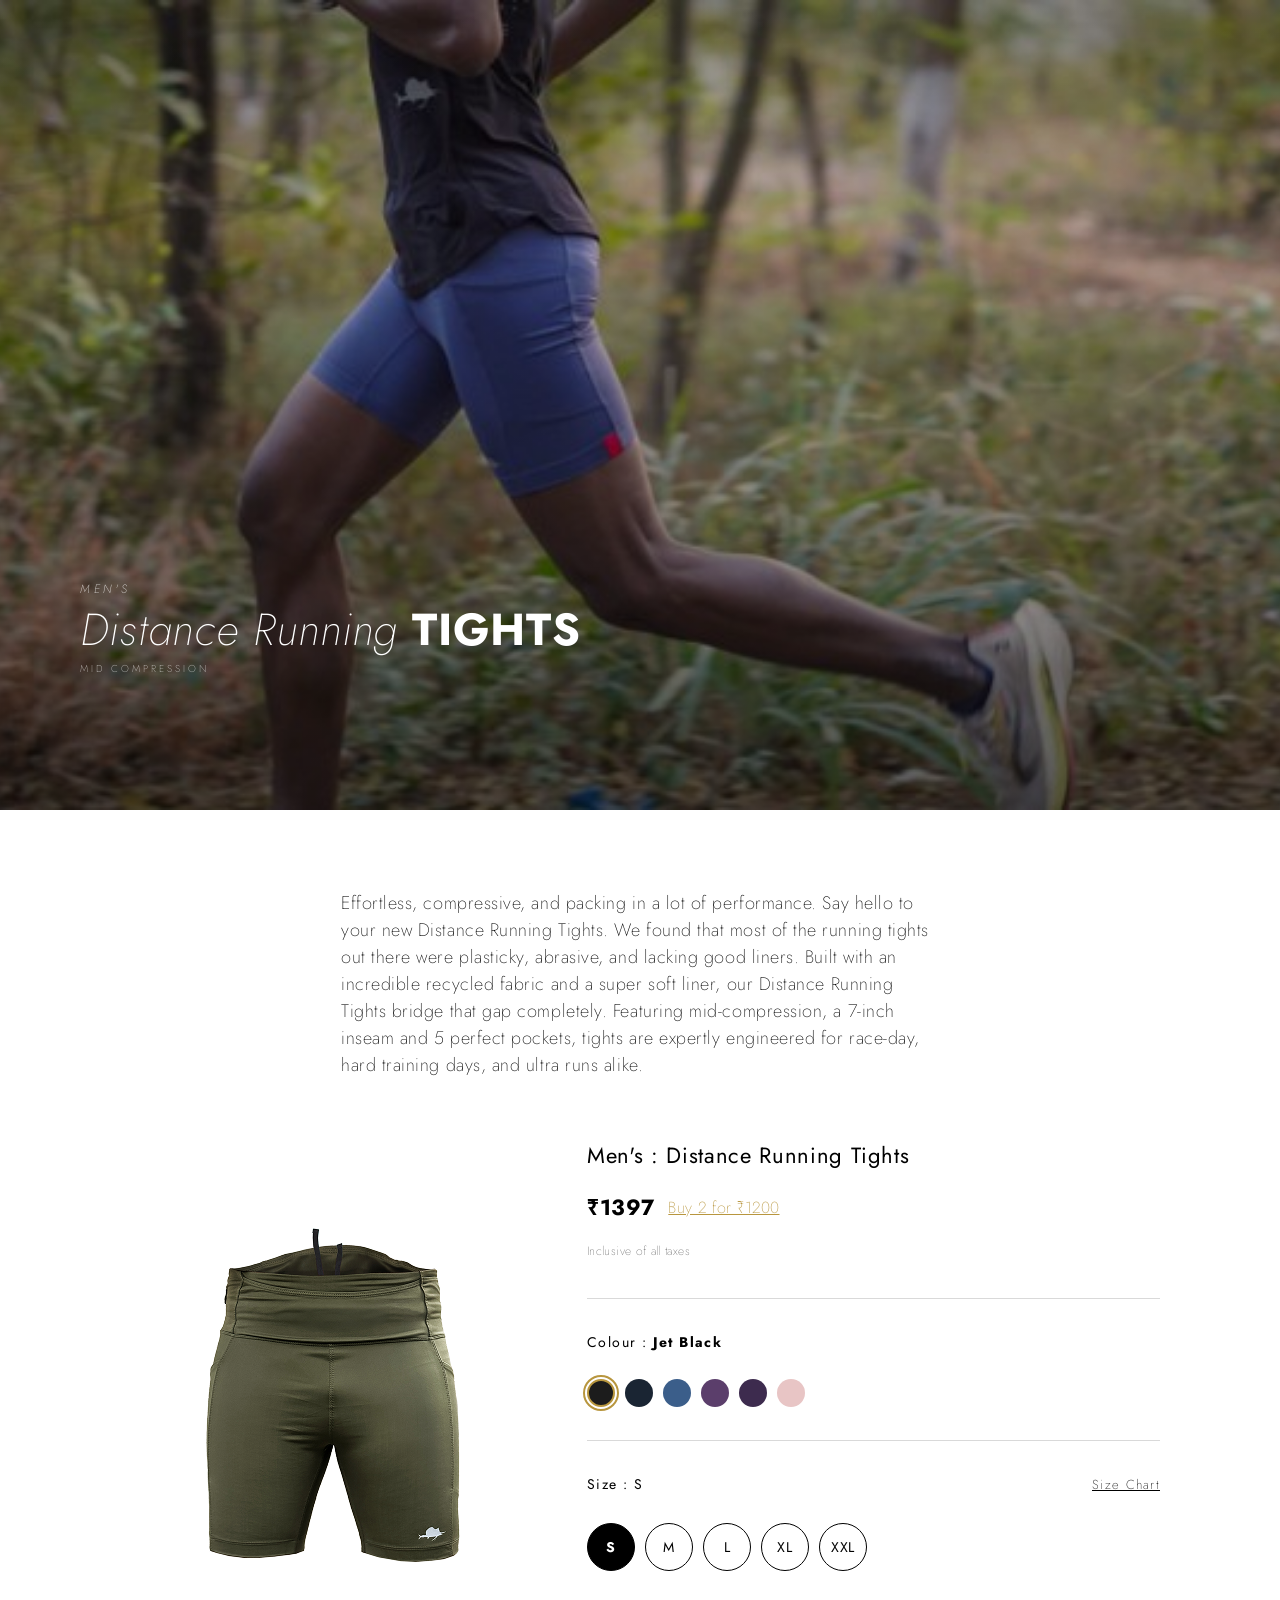
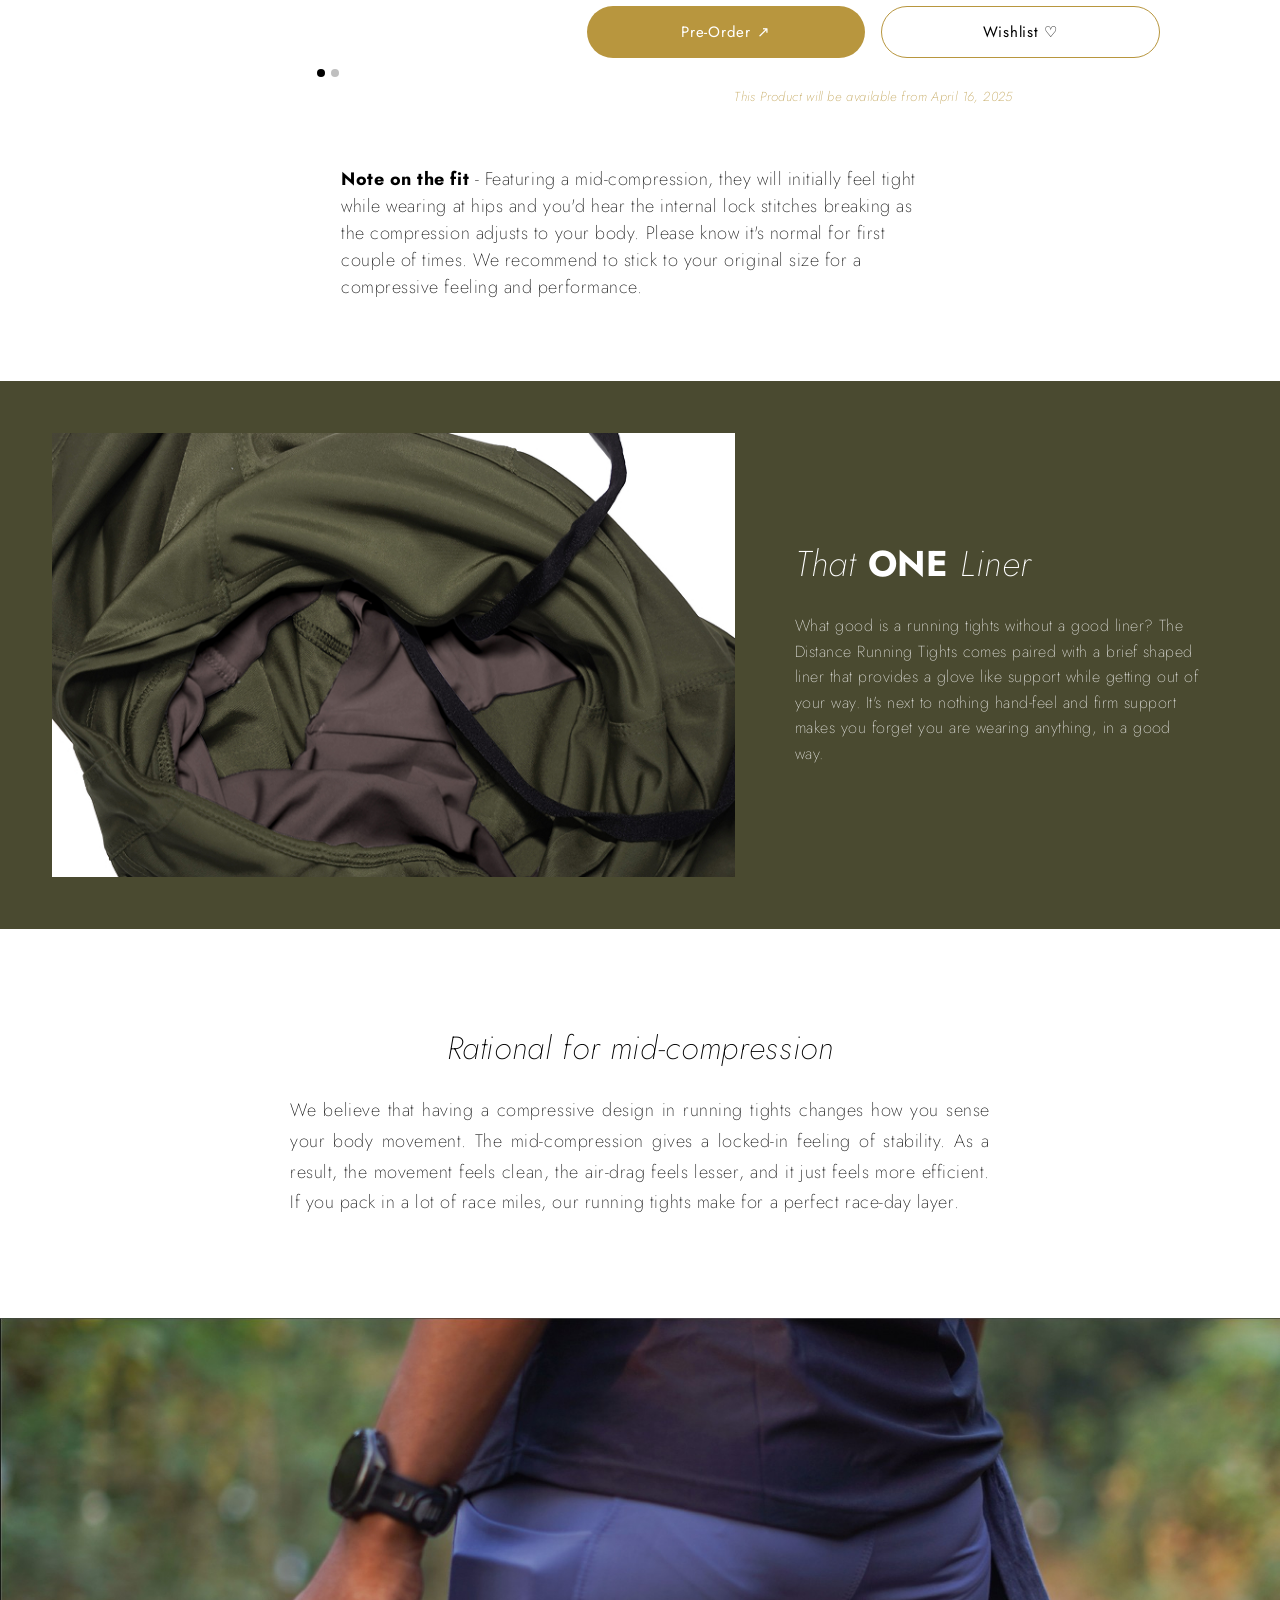
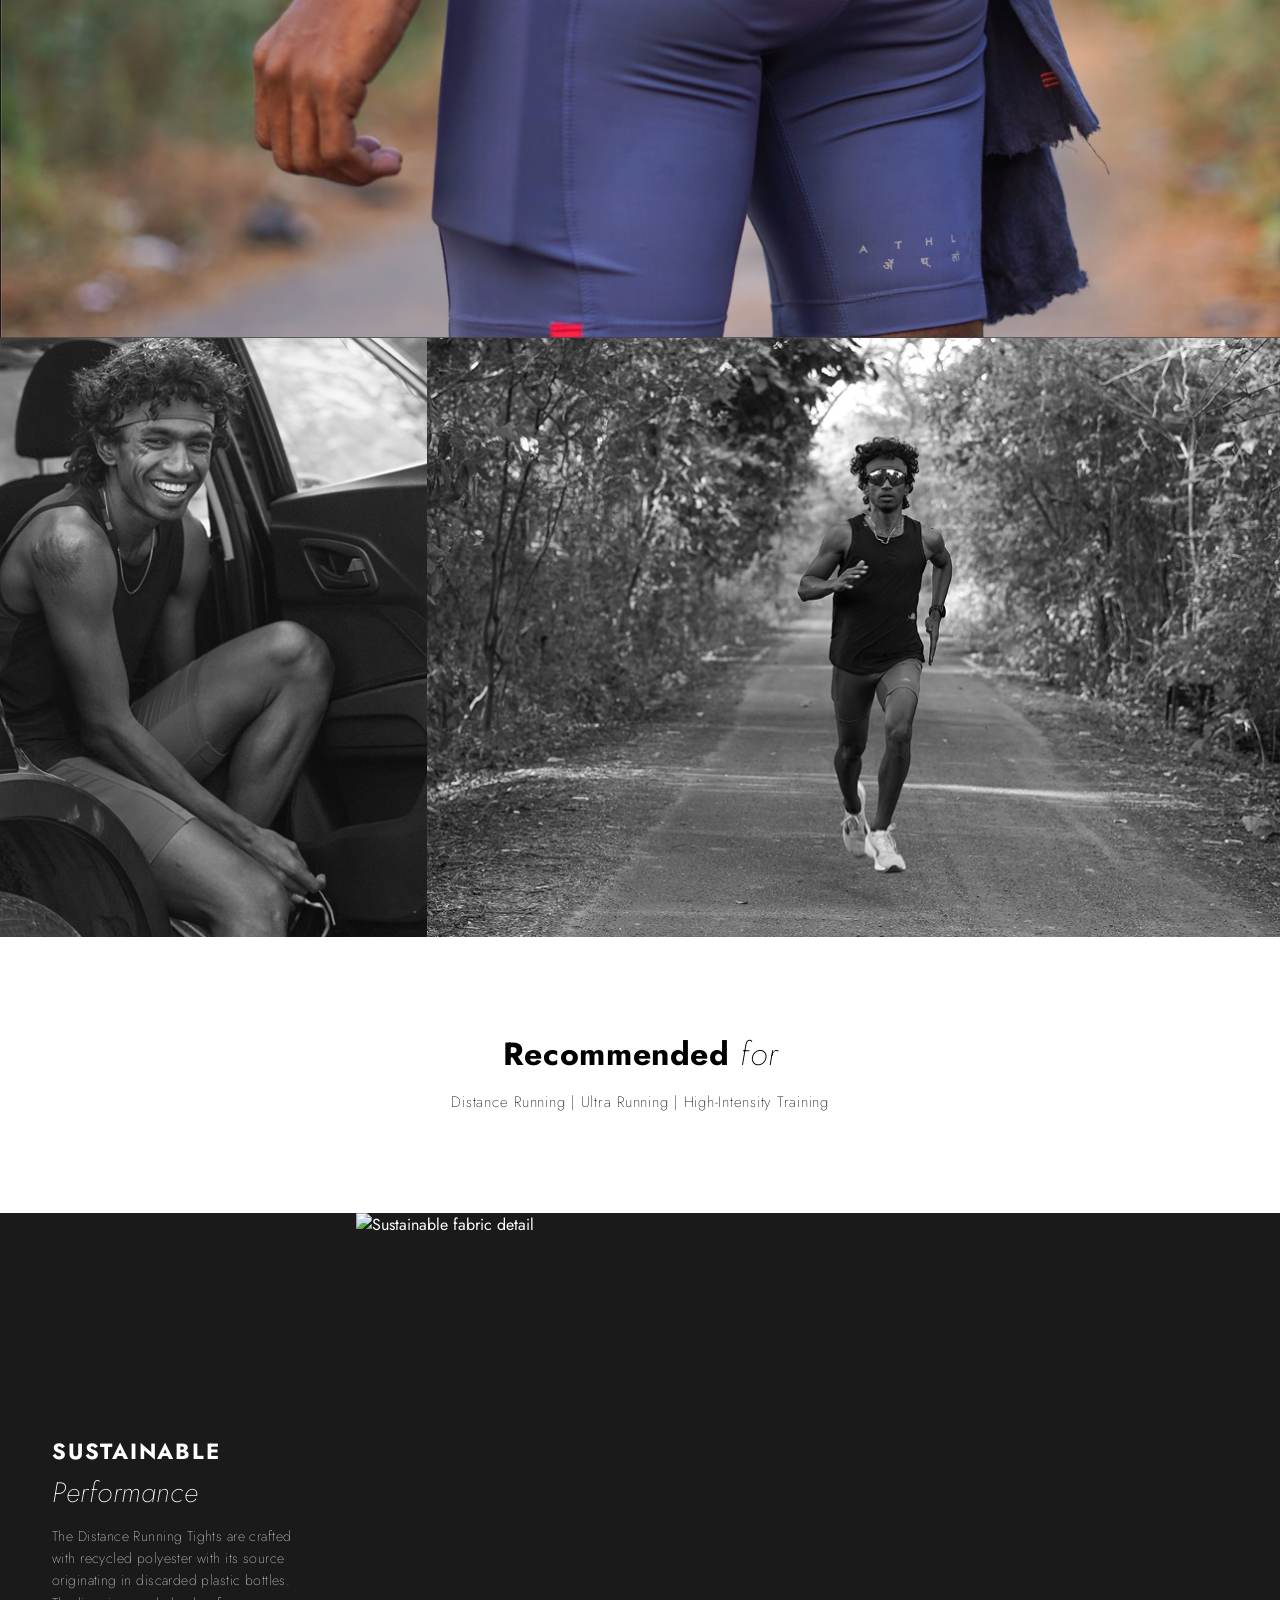
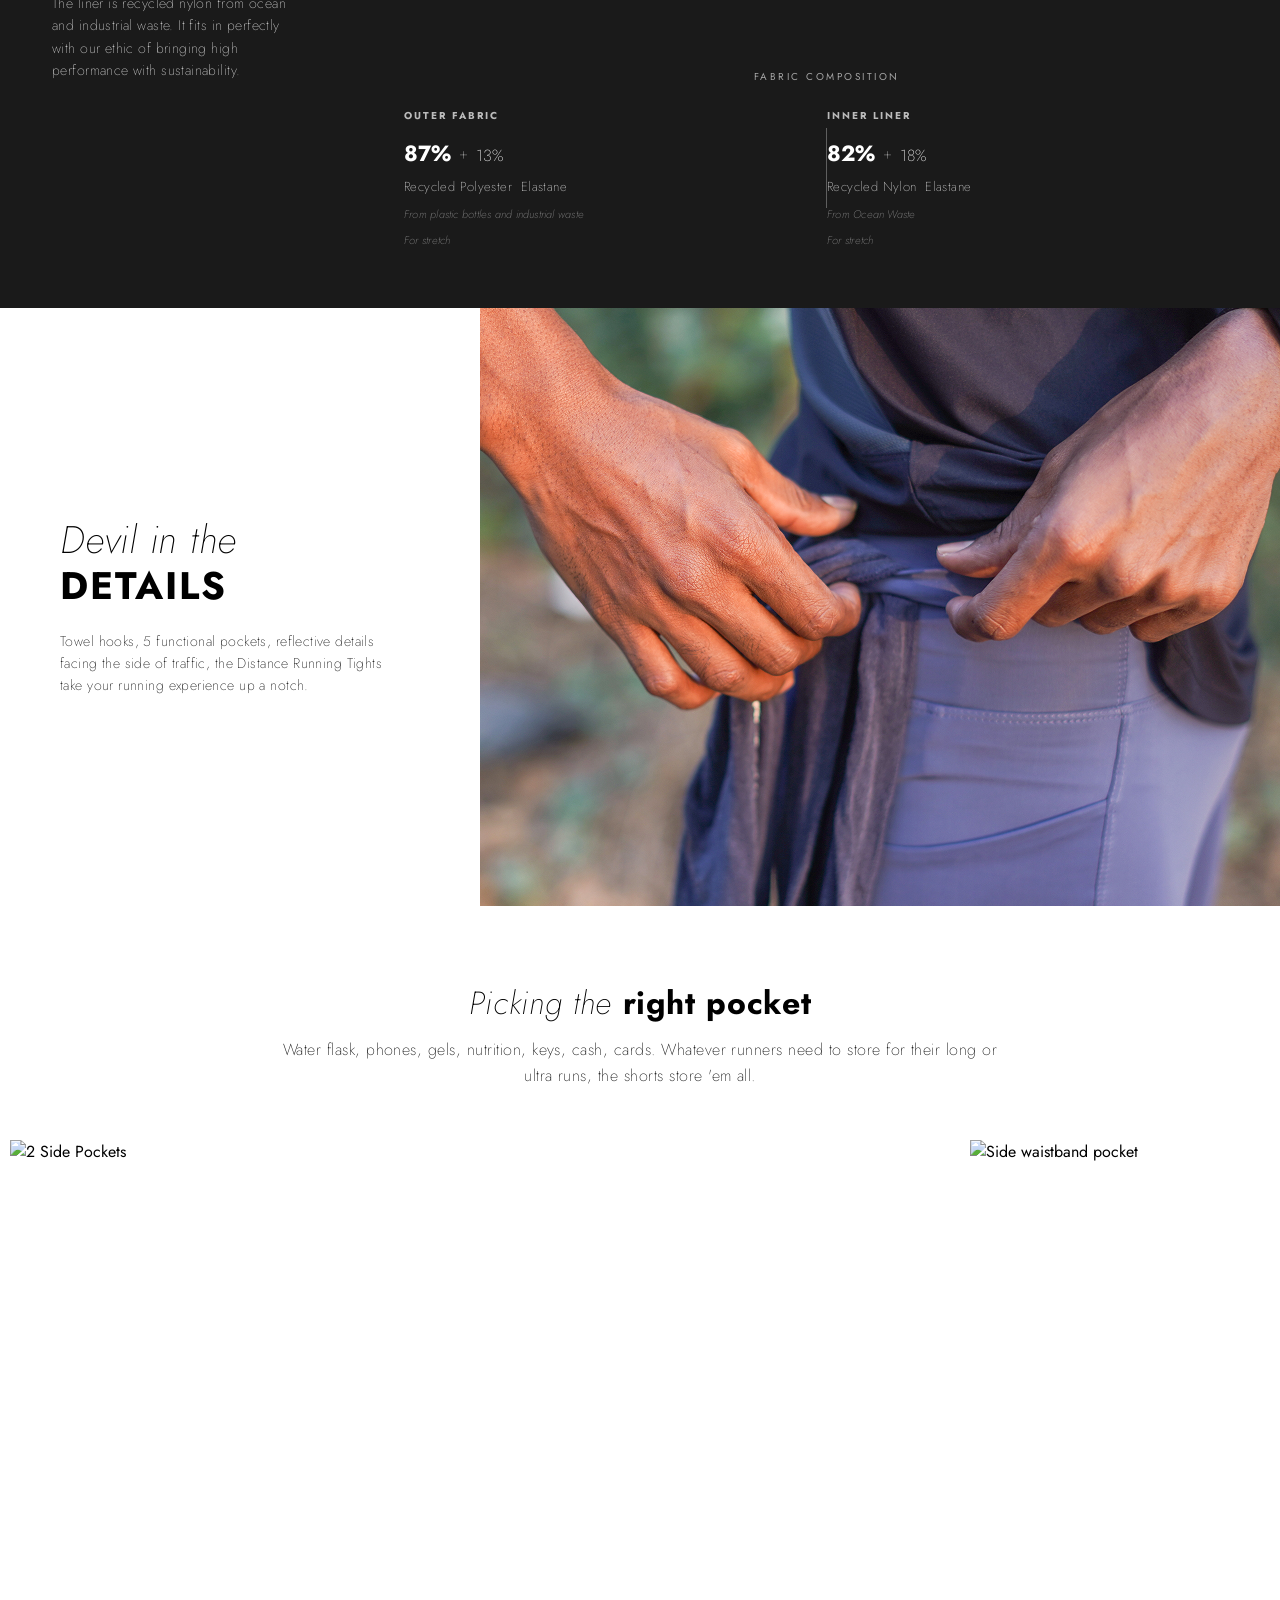
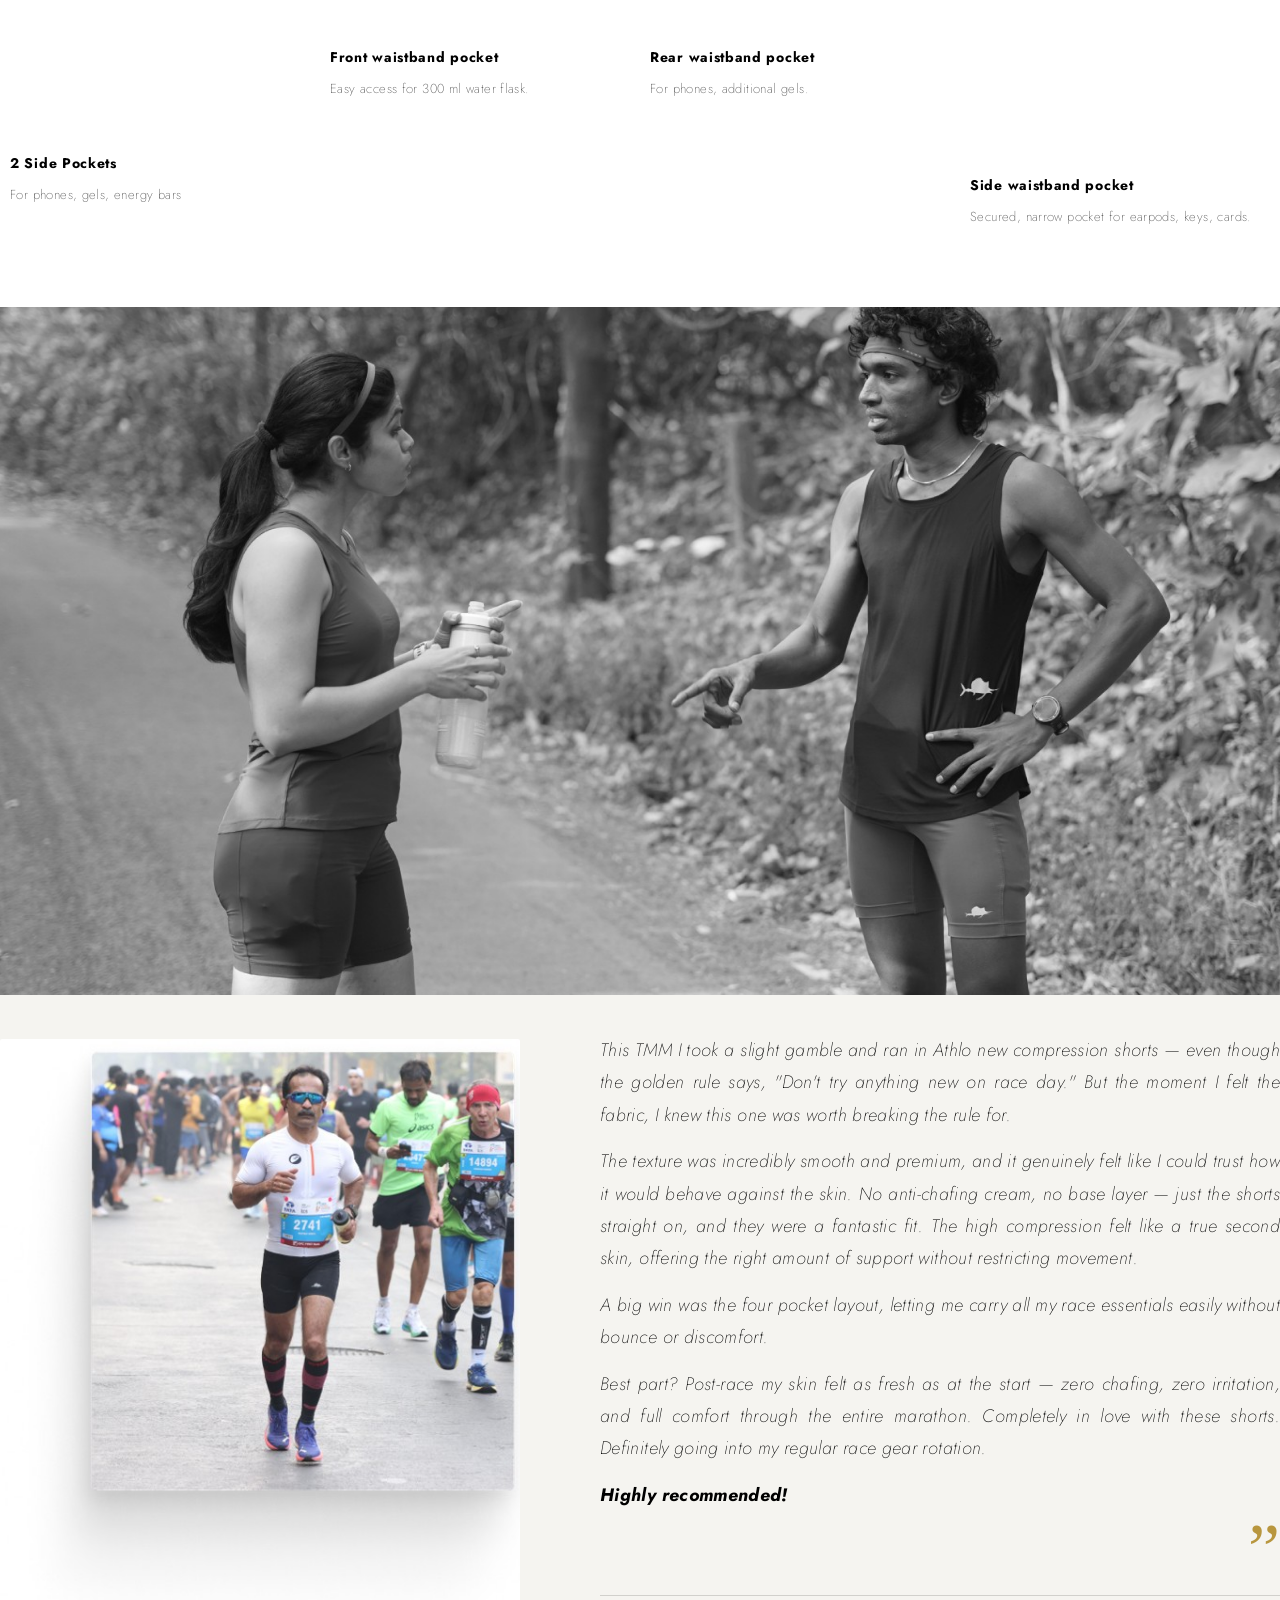
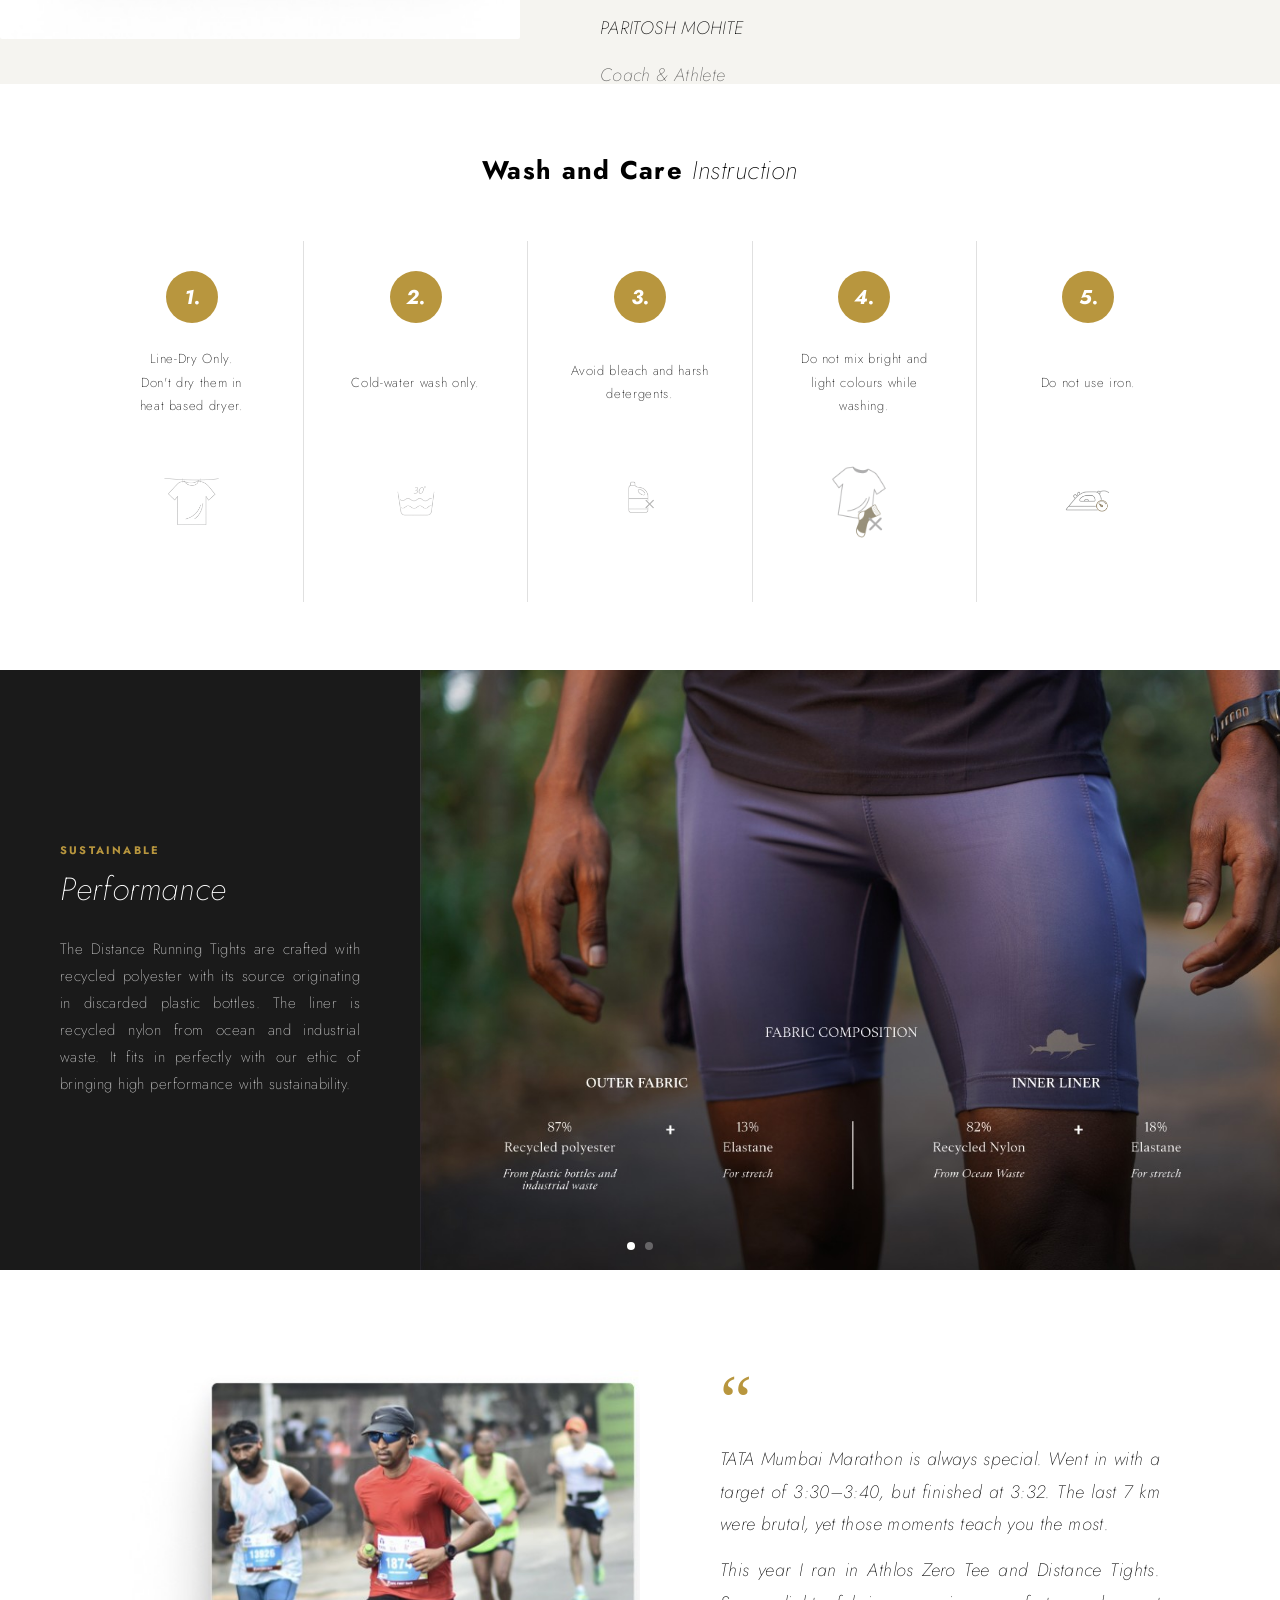
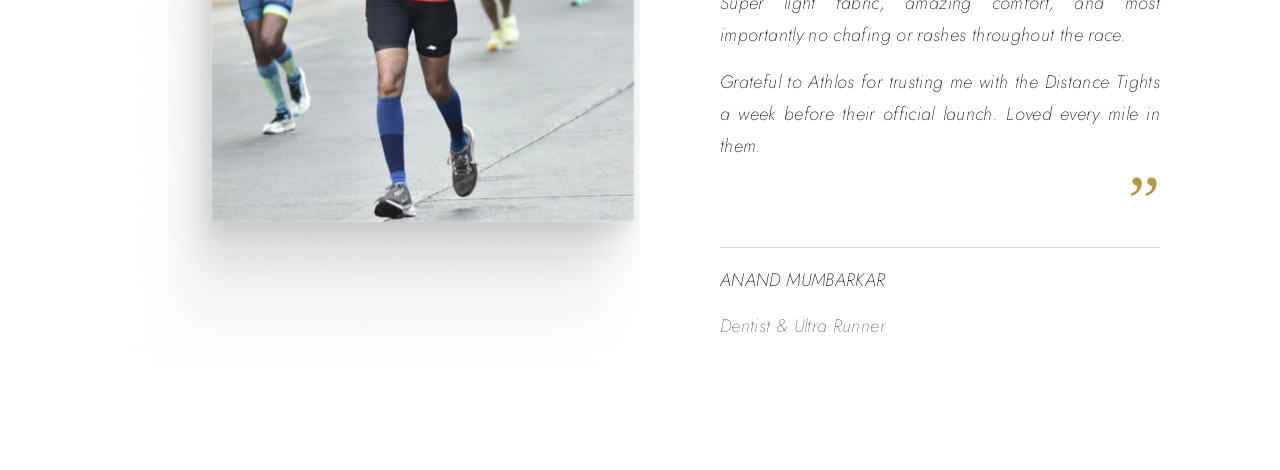
==== commit 91f99b7d: "fix: video autoplay in hero10 — source tag + type attr, remove play button overlay" ====
--- a/index.html
+++ b/index.html
@@ -287,7 +287,9 @@
             <!-- Card 2: VIDEO 300×495 -->
             <div class="pocket-card">
                 <div class="pocket-video-wrap">
-                    <video src="front.mp4" autoplay loop muted playsinline></video>
+                    <video autoplay loop muted playsinline>
+                        <source src="front.mp4" type="video/mp4">
+                    </video>
                 </div>
                 <h4>Front waistband pocket</h4>
                 <p>Easy access for 300 ml water flask.</p>
@@ -296,7 +298,9 @@
             <!-- Card 3: VIDEO 300×495 -->
             <div class="pocket-card">
                 <div class="pocket-video-wrap">
-                    <video src="rear.mp4" autoplay loop muted playsinline></video>
+                    <video autoplay loop muted playsinline>
+                        <source src="rear.mp4" type="video/mp4">
+                    </video>
                 </div>
                 <h4>Rear waistband pocket</h4>
                 <p>For phones, additional gels.</p>
--- a/style.css
+++ b/style.css
@@ -1042,24 +1042,7 @@
     display: block;
 }
 
-/* Play button overlay */
-.pocket-card .pocket-video-wrap::after {
-    content: '▶';
-    position: absolute;
-    top: 50%;
-    left: 50%;
-    transform: translate(-50%, -50%);
-    width: 52px;
-    height: 52px;
-    background: rgba(0,0,0,0.55);
-    border-radius: 50%;
-    display: flex;
-    align-items: center;
-    justify-content: center;
-    color: white;
-    font-size: 18px;
-    pointer-events: none;
-}
+/* No overlay — videos autoplay silently, no play button needed */
 
 /* Card label — bold */
 .pocket-card h4 {
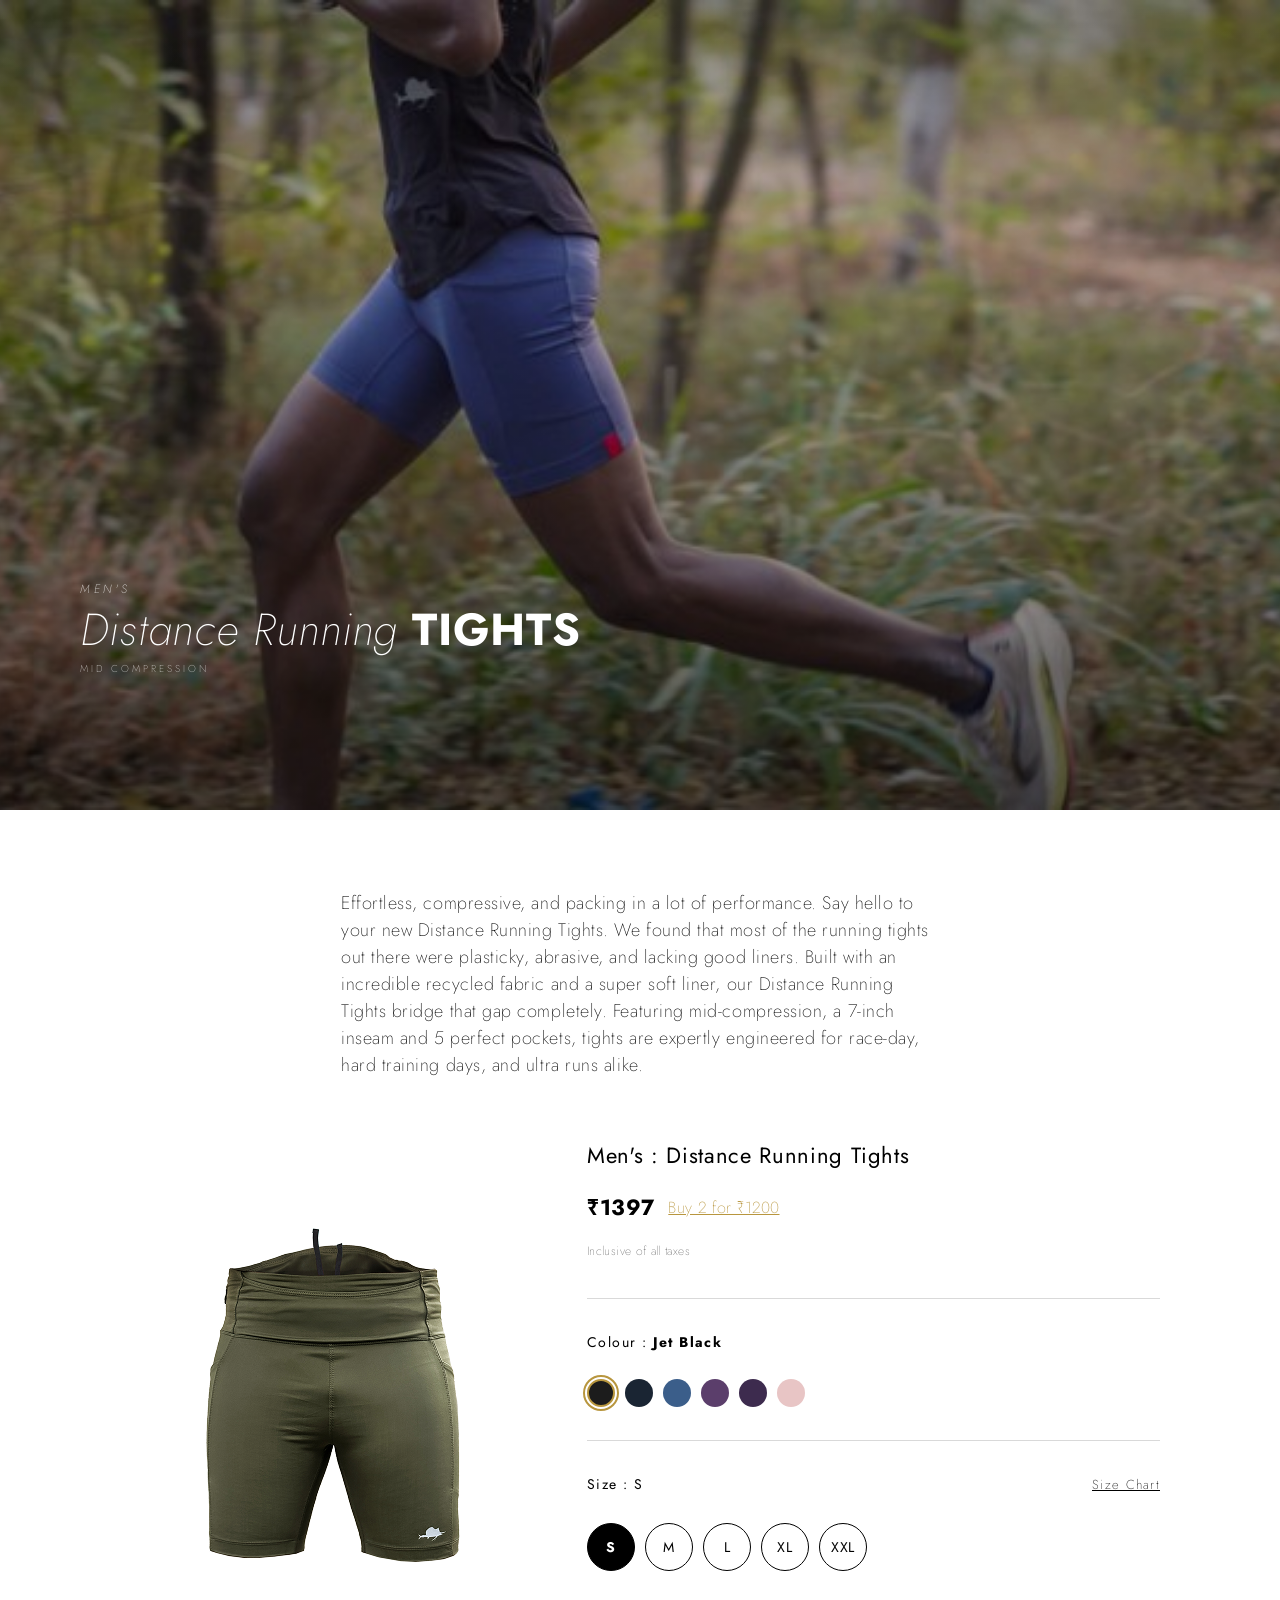
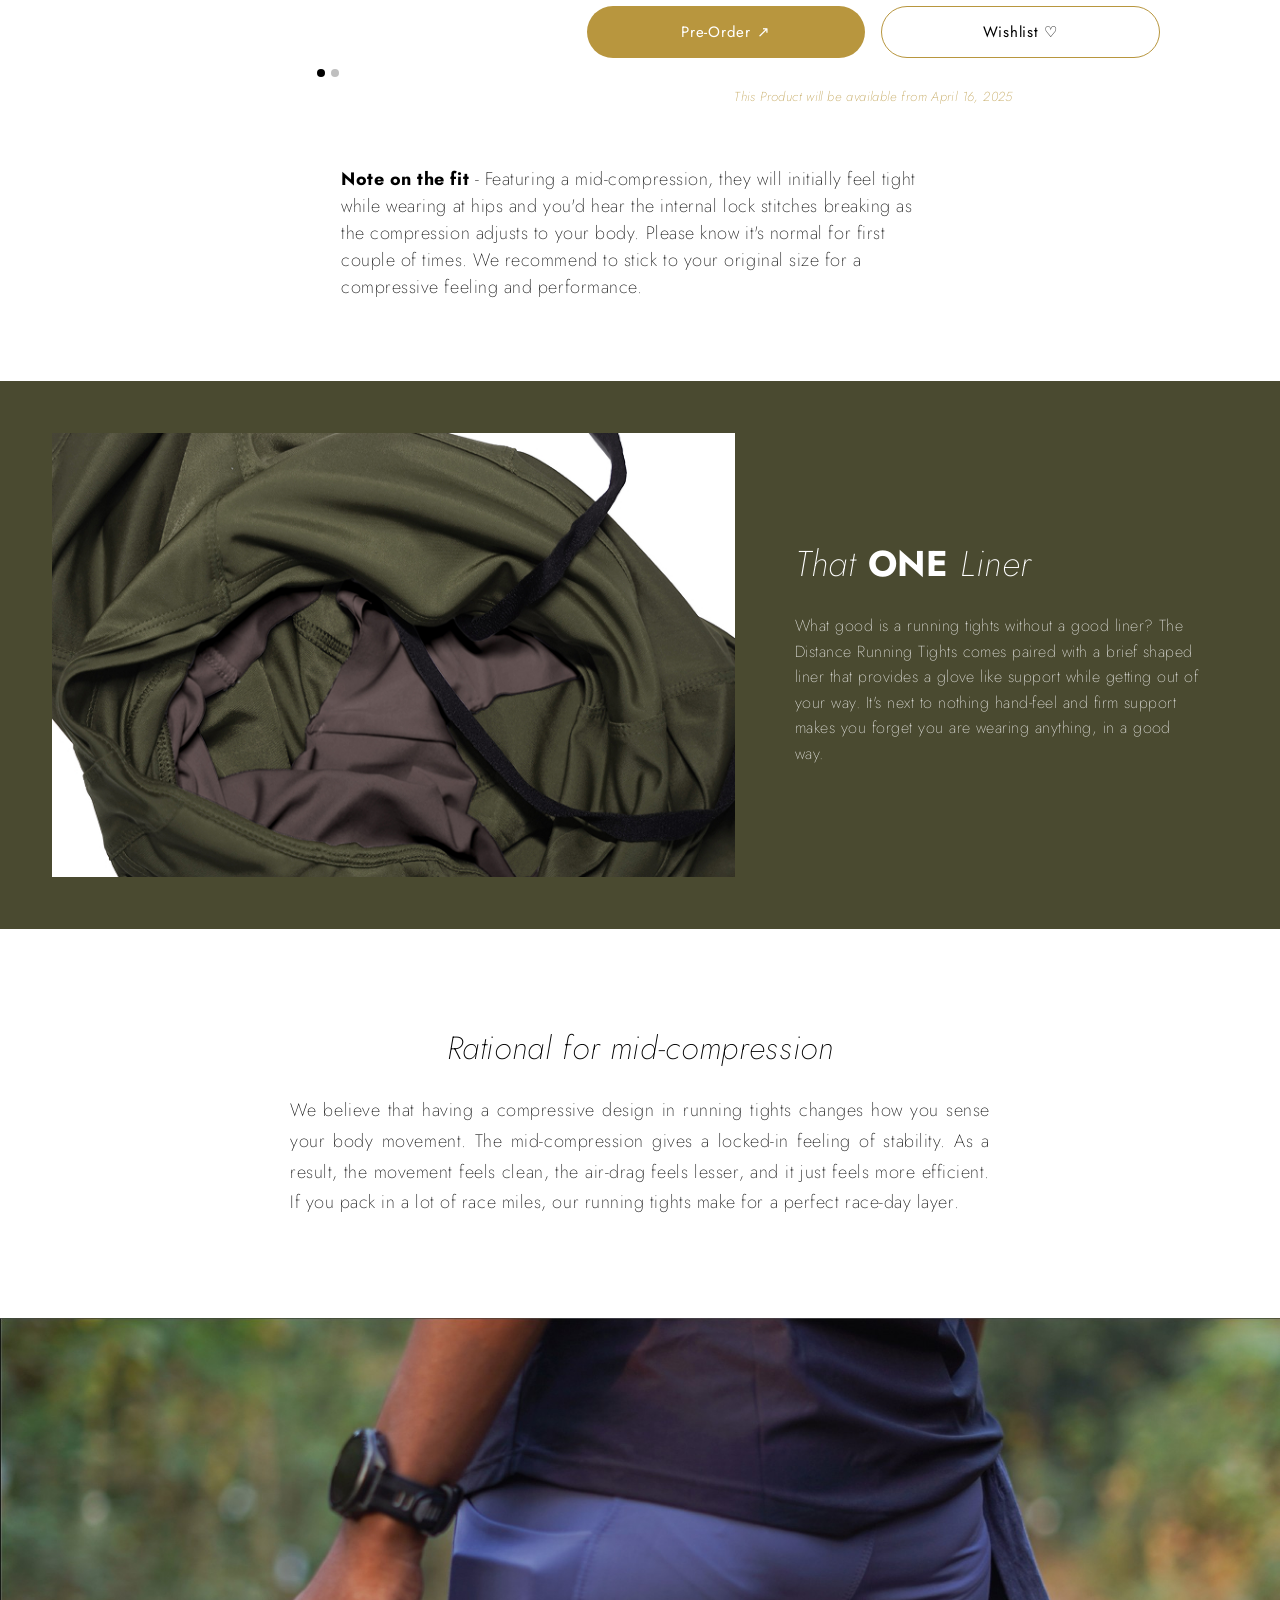
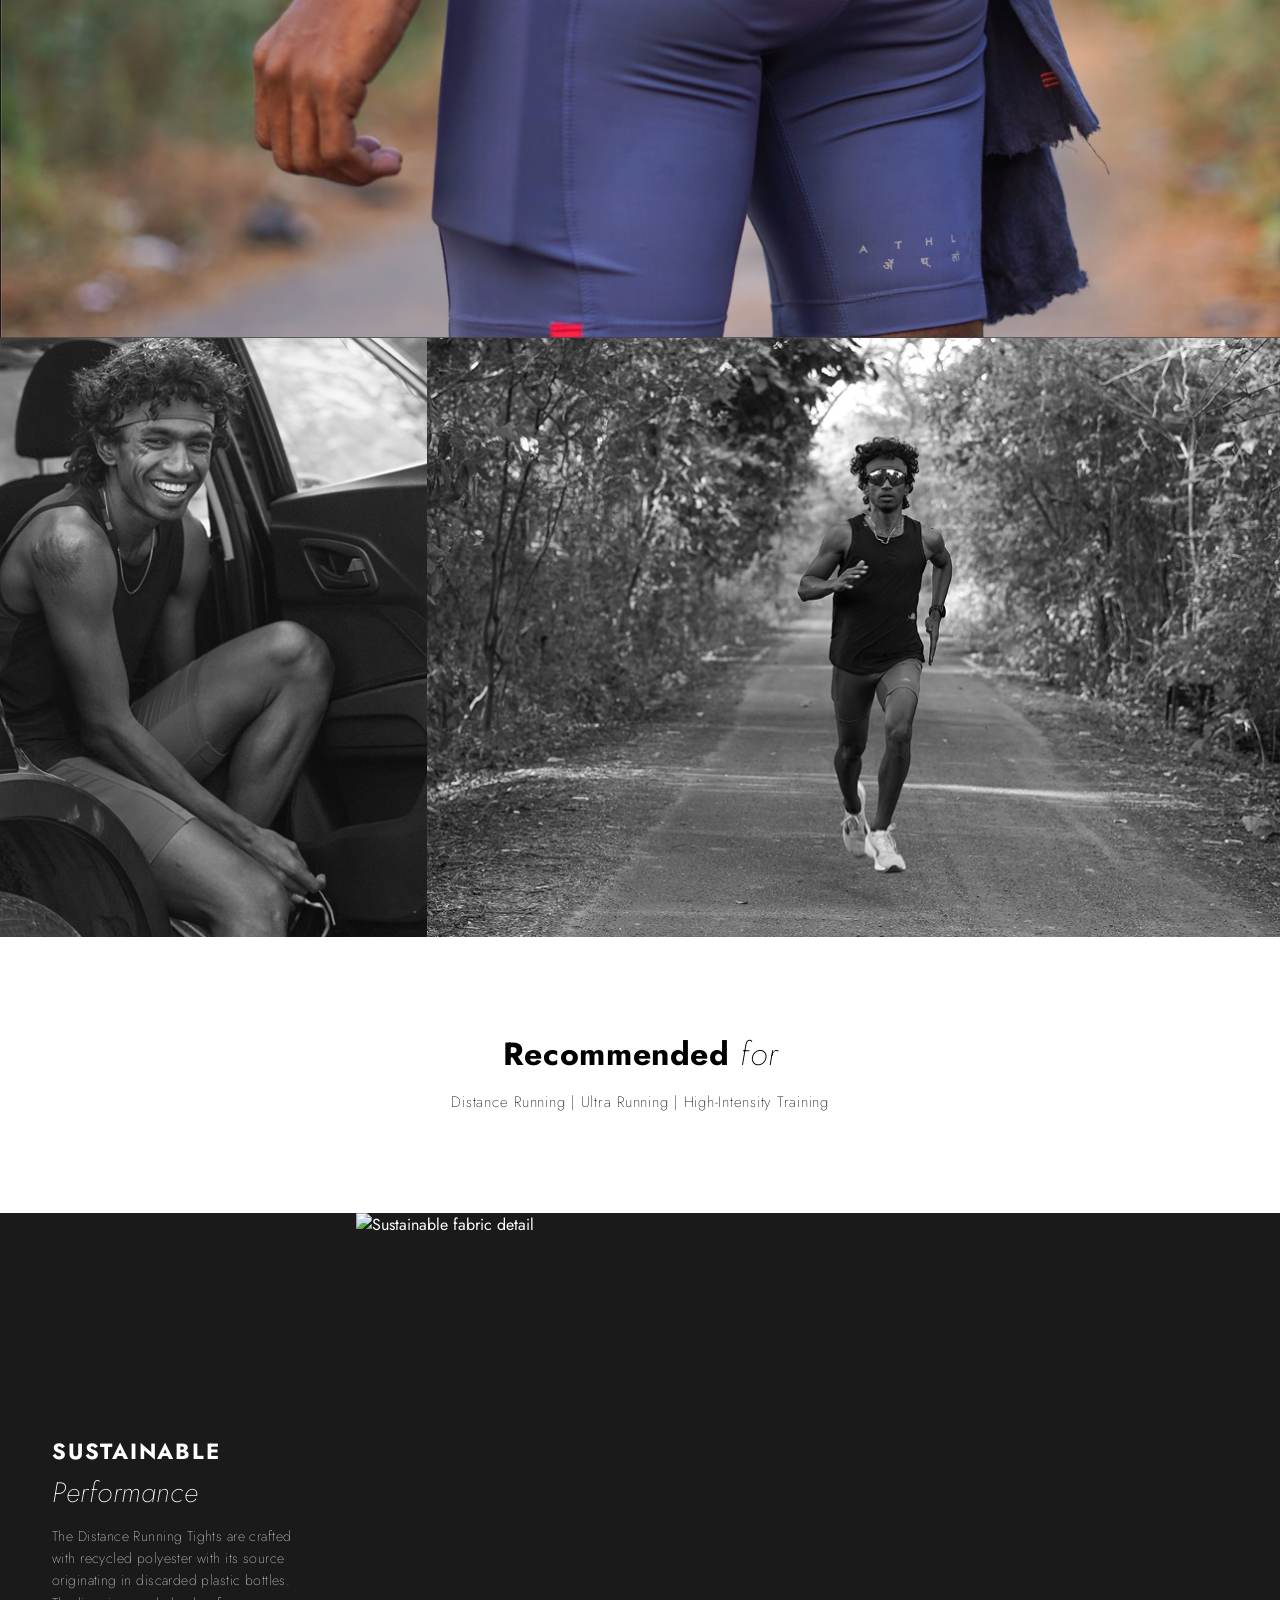
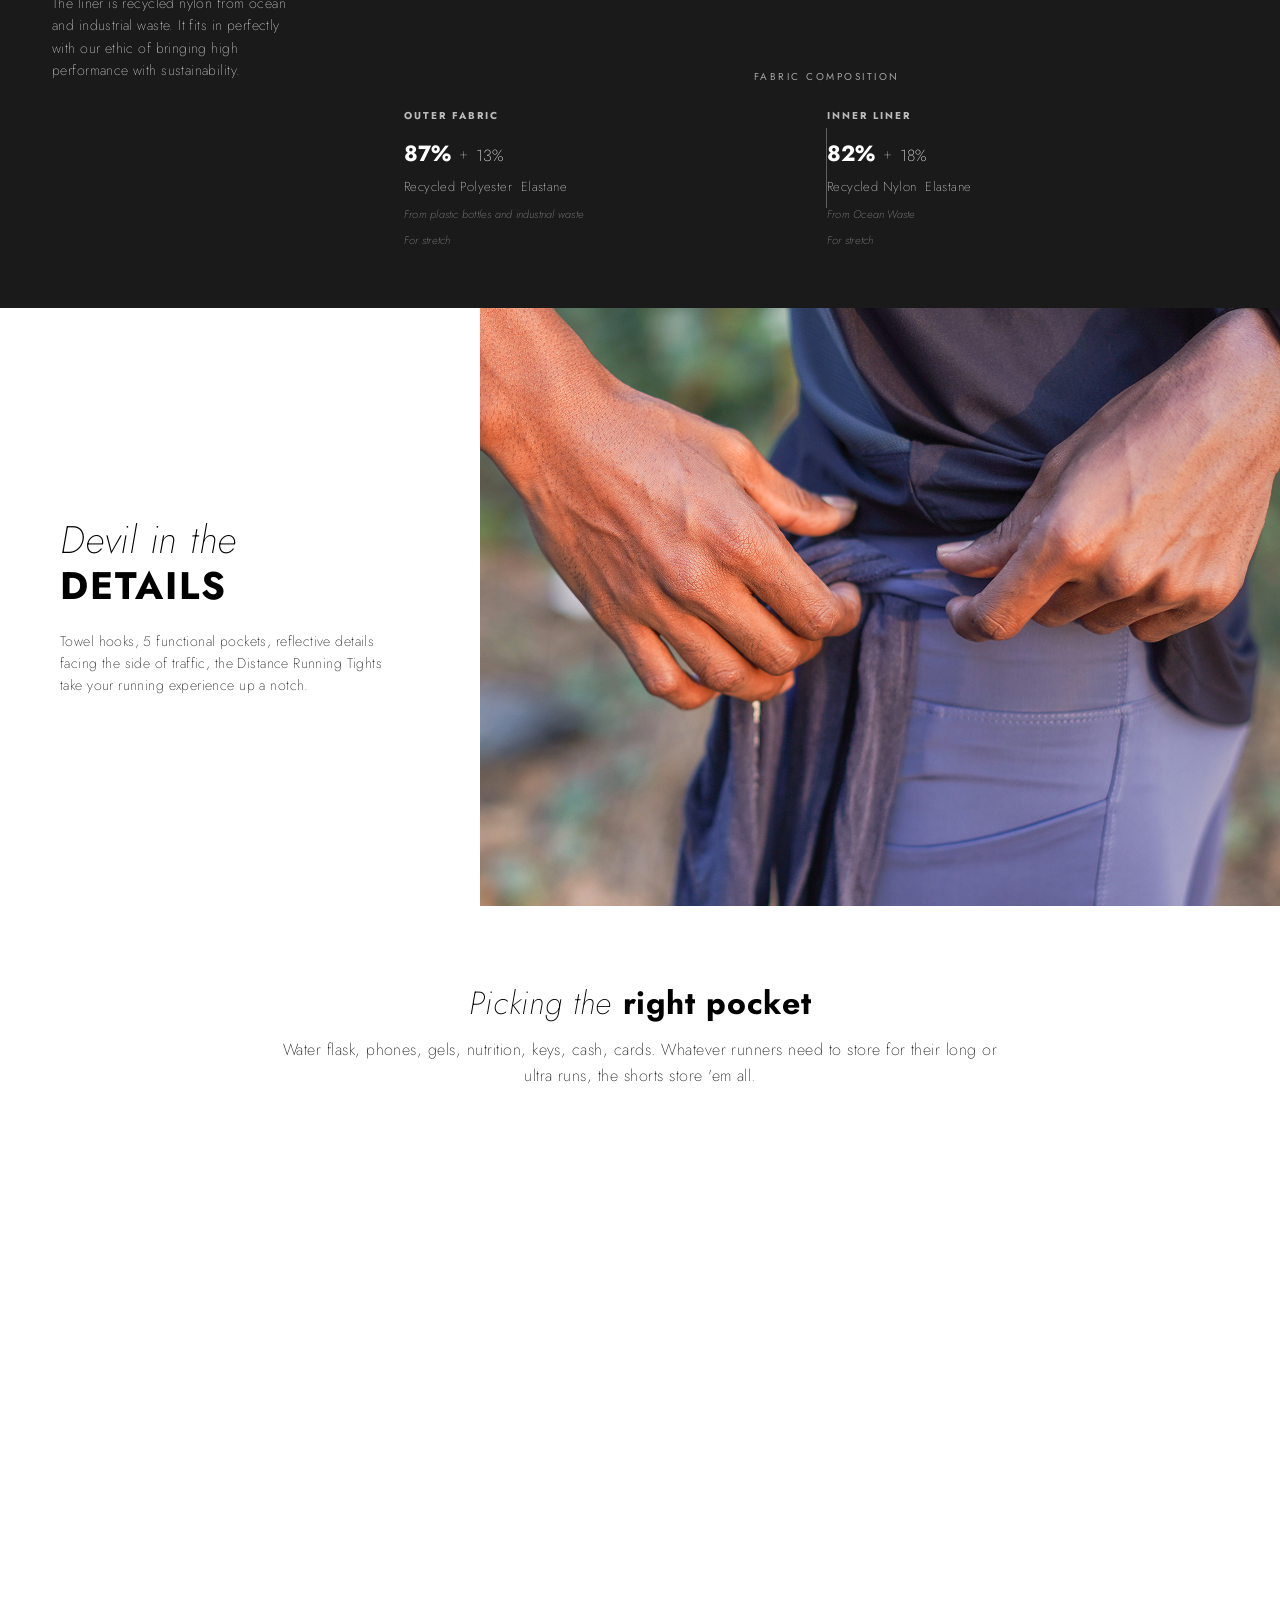
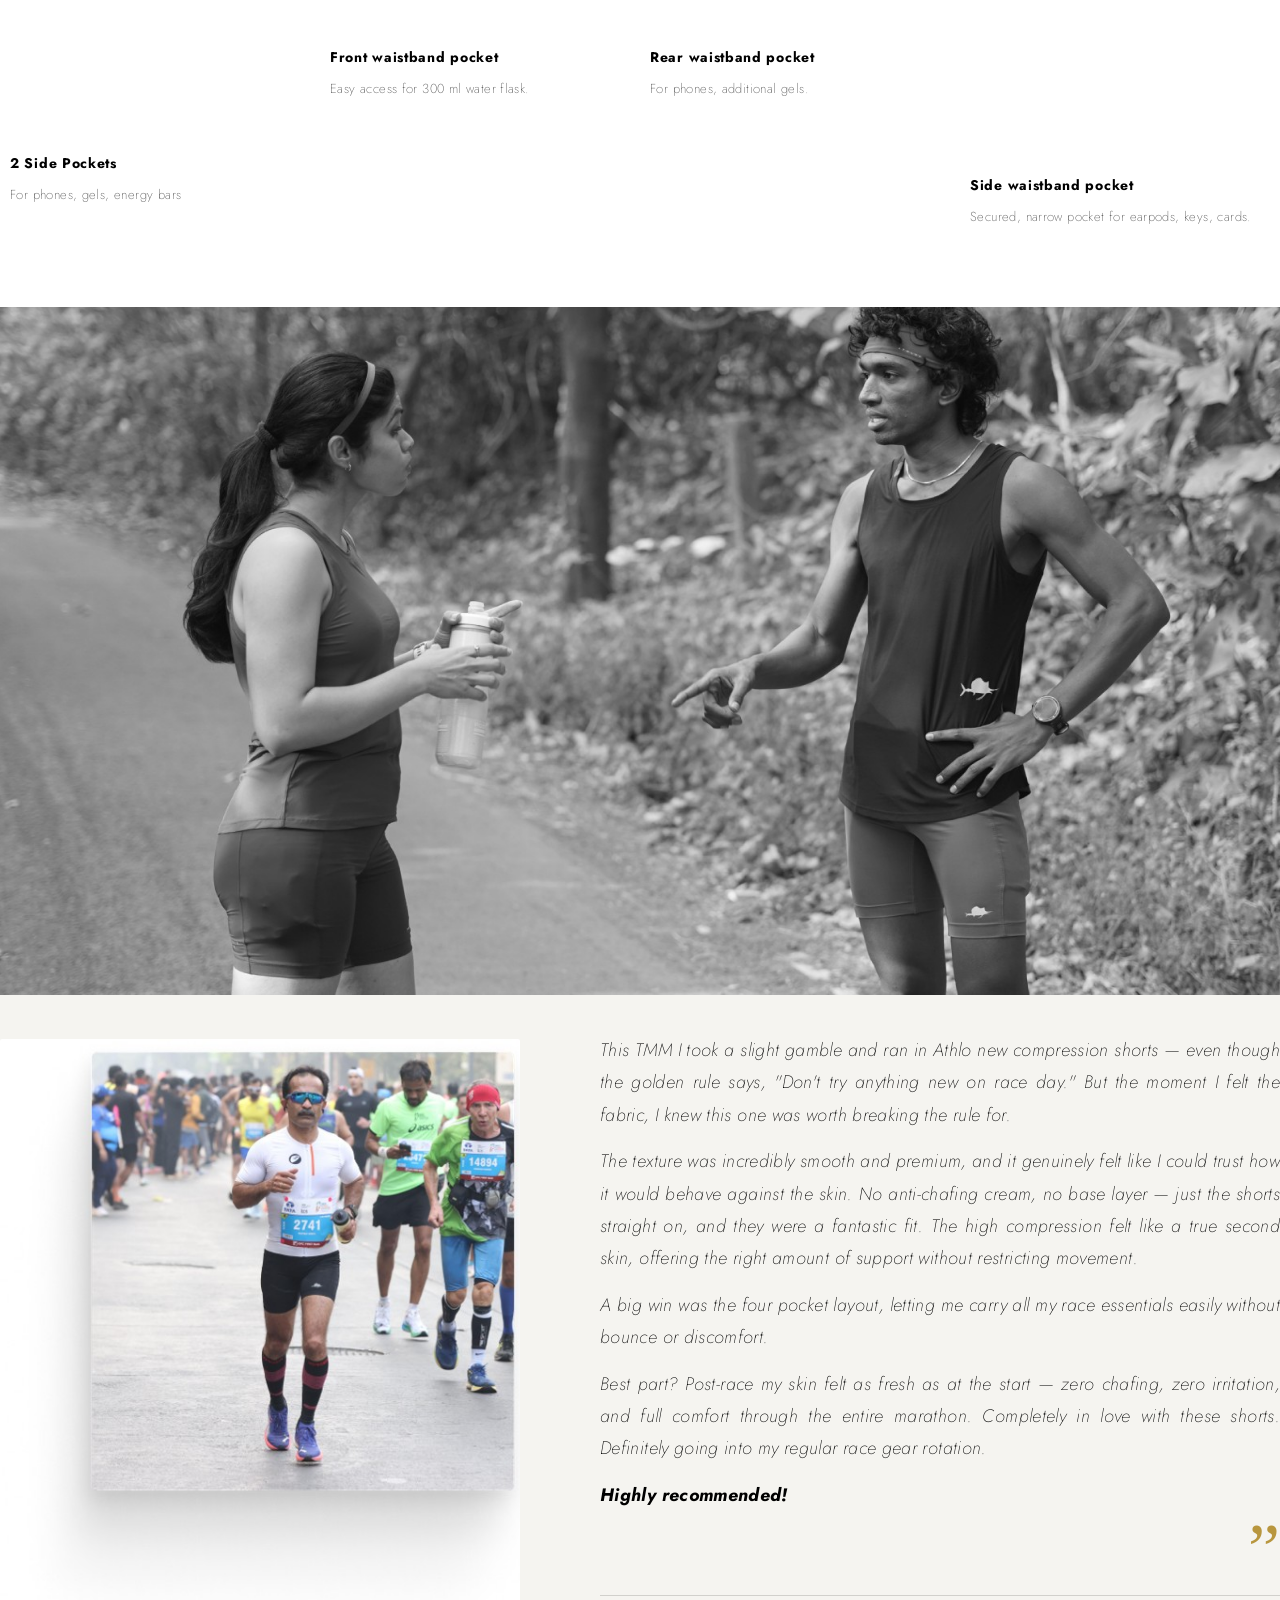
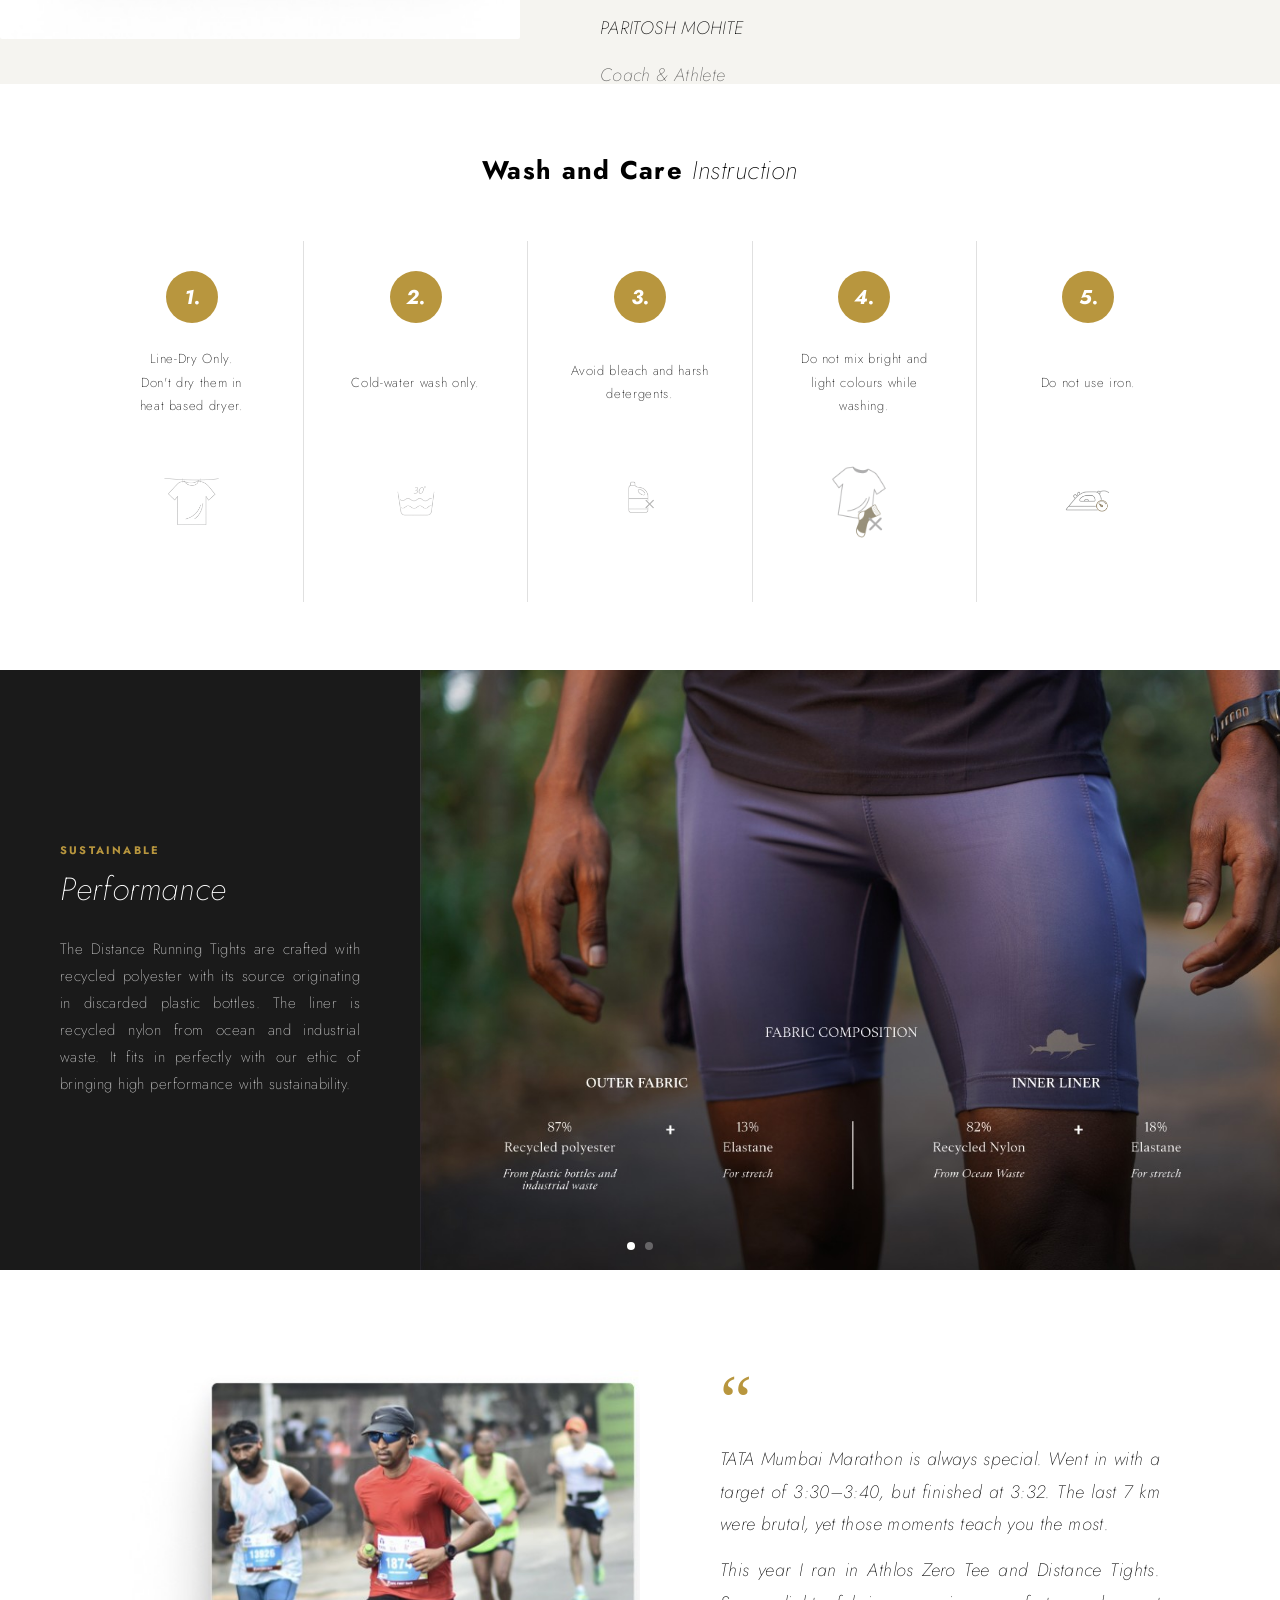
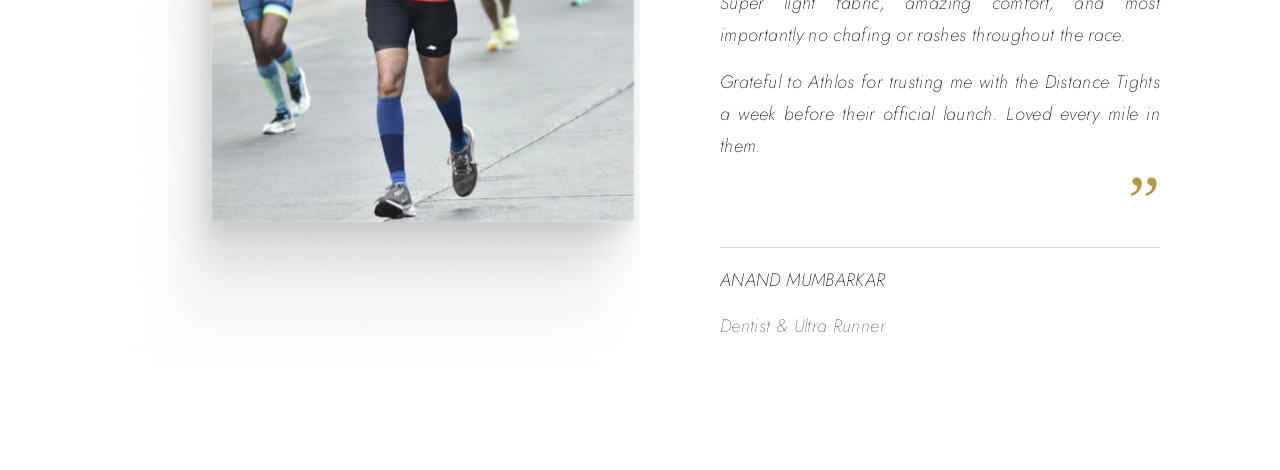
==== commit ca73b409: "fix: replace missing 2side.jpg + sidewaist.jpg with existing mp4 videos in pocket cards" ====
--- a/index.html
+++ b/index.html
@@ -277,9 +277,13 @@
         <!-- 4 cards: image 300×601 | video 300×495 | video 300×495 | image 300×601 -->
         <div class="pocket-grid">
 
-            <!-- Card 1: IMAGE 300×601 -->
+            <!-- Card 1: VIDEO 300×601 -->
             <div class="pocket-card">
-                <img src="2side.jpg" alt="2 Side Pockets">
+                <div class="pocket-video-wrap" style="height:601px;">
+                    <video autoplay loop muted playsinline>
+                        <source src="2side.mp4" type="video/mp4">
+                    </video>
+                </div>
                 <h4>2 Side Pockets</h4>
                 <p>For phones, gels, energy bars</p>
             </div>
@@ -306,9 +310,13 @@
                 <p>For phones, additional gels.</p>
             </div>
 
-            <!-- Card 4: IMAGE 300×601 -->
+            <!-- Card 4: VIDEO 300×623 -->
             <div class="pocket-card">
-                <img src="sidewaist.jpg" alt="Side waistband pocket">
+                <div class="pocket-video-wrap" style="height:623px;">
+                    <video autoplay loop muted playsinline>
+                        <source src="sidewaist.mp4" type="video/mp4">
+                    </video>
+                </div>
                 <h4>Side waistband pocket</h4>
                 <p>Secured, narrow pocket for earpods, keys, cards.</p>
             </div>
@@ -547,6 +555,25 @@
 
     </script>
 
+    <script>
+        /* Autoplay videos when they scroll into view (Chrome autoplay policy
+           blocks off-screen muted videos on some configurations) */
+        var videoObserver = new IntersectionObserver(function(entries) {
+            entries.forEach(function(entry) {
+                var video = entry.target;
+                if (entry.isIntersecting) {
+                    video.play().catch(function() {});
+                } else {
+                    video.pause();
+                }
+            });
+        }, { threshold: 0.25 });
+
+        document.querySelectorAll('video').forEach(function(video) {
+            videoObserver.observe(video);
+        });
+    </script>
+
 </body>
 
 </html>
